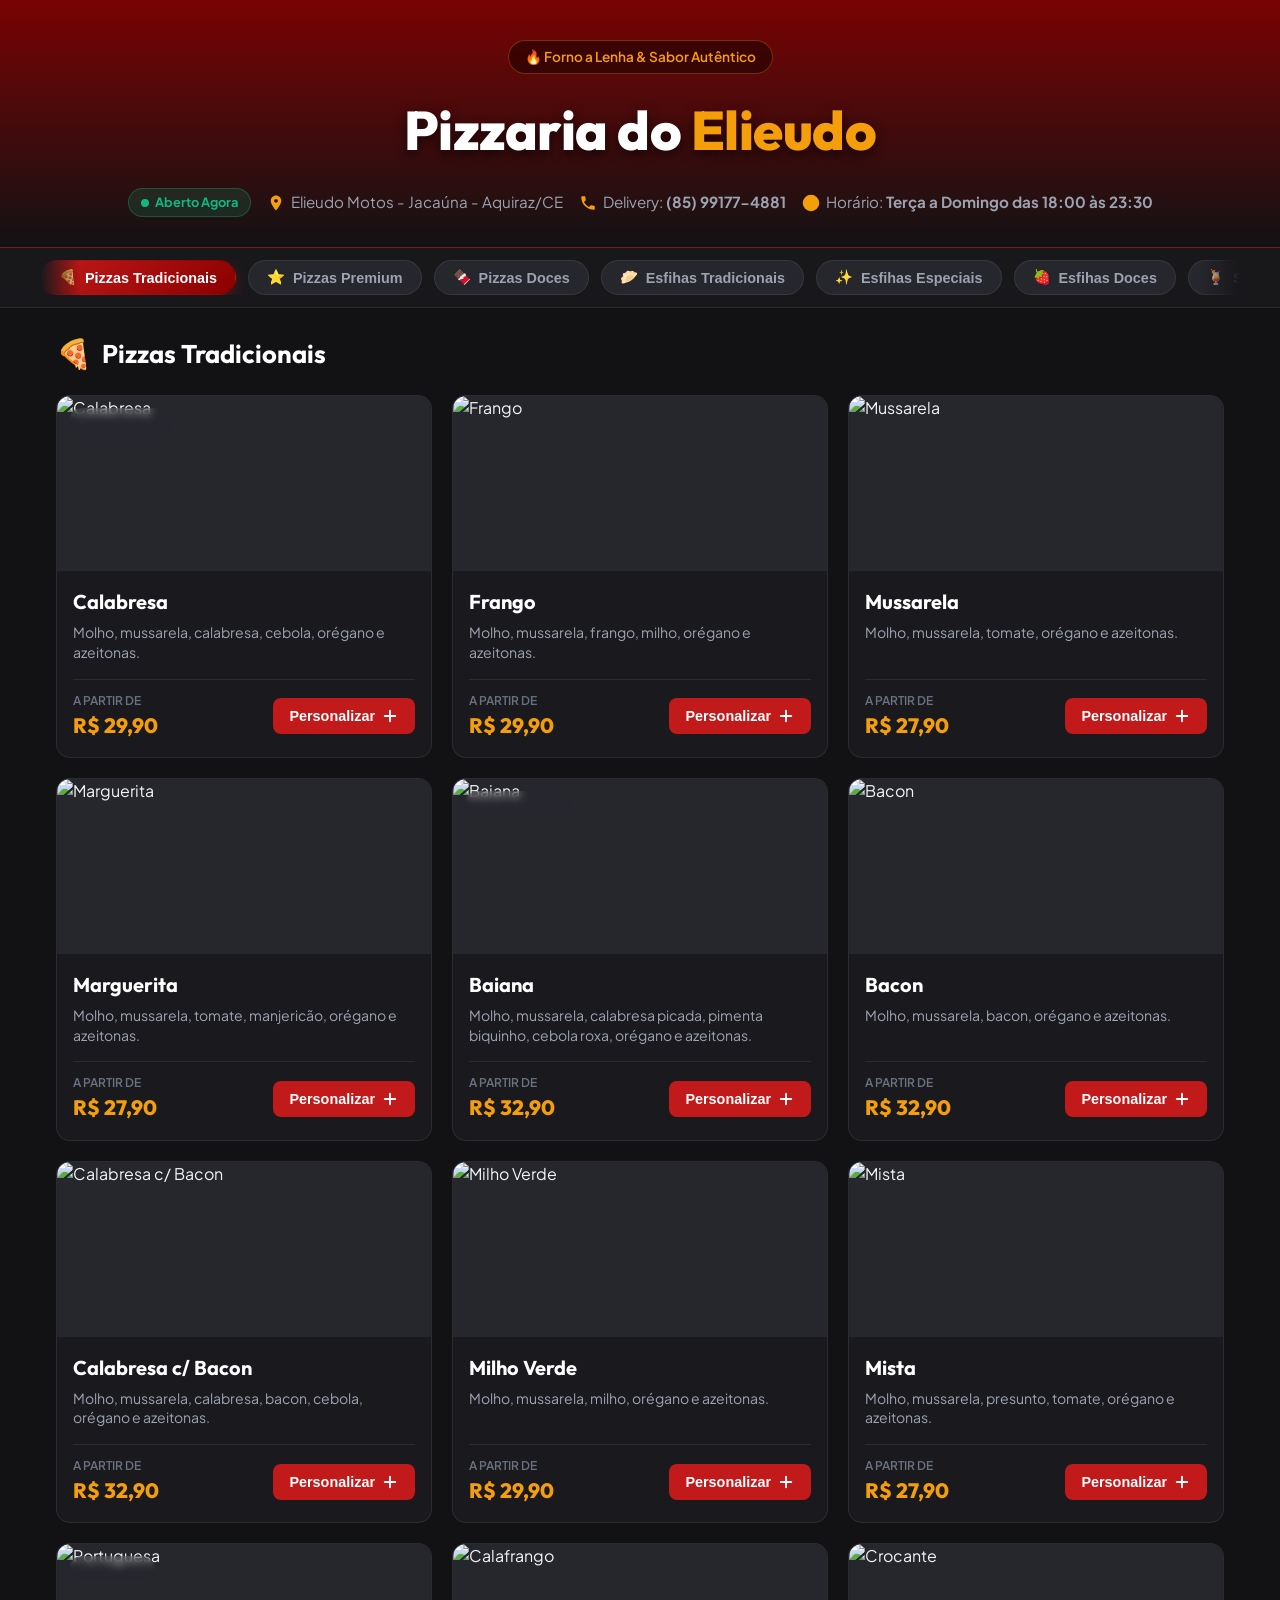
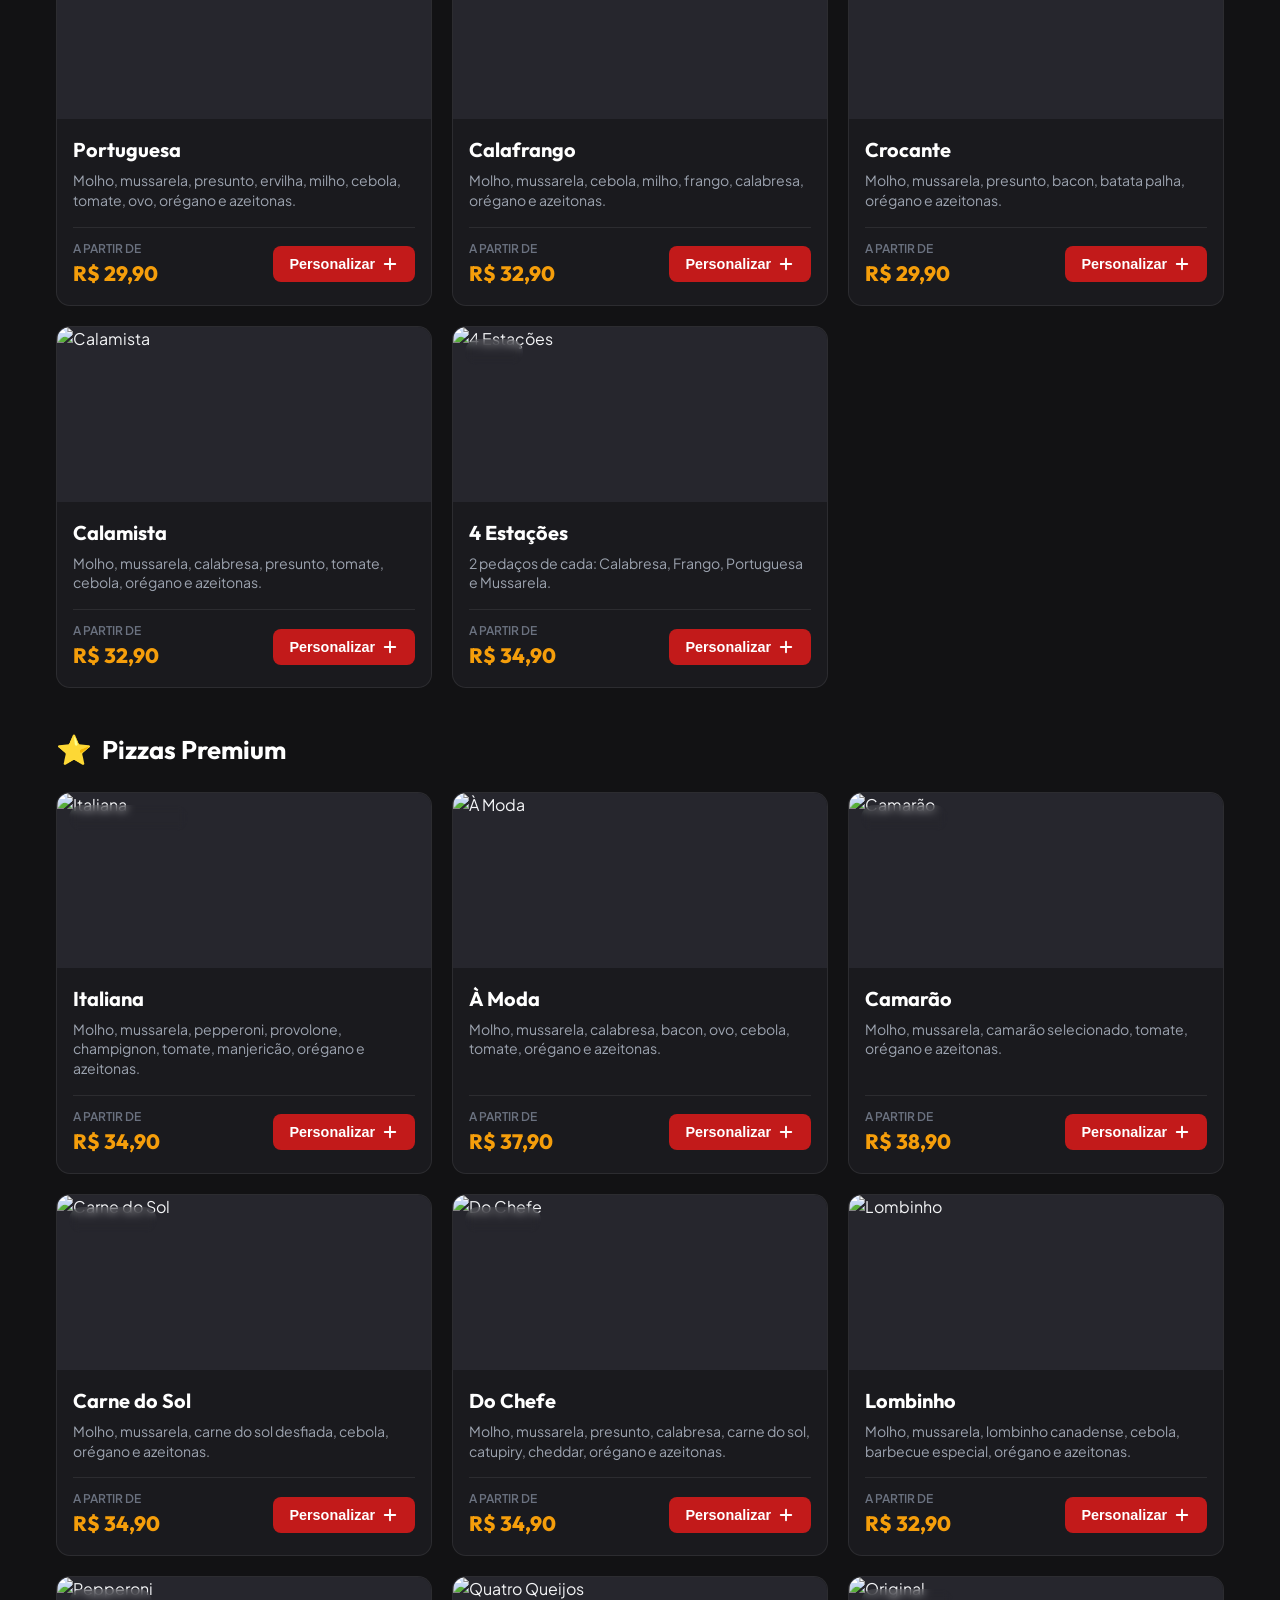
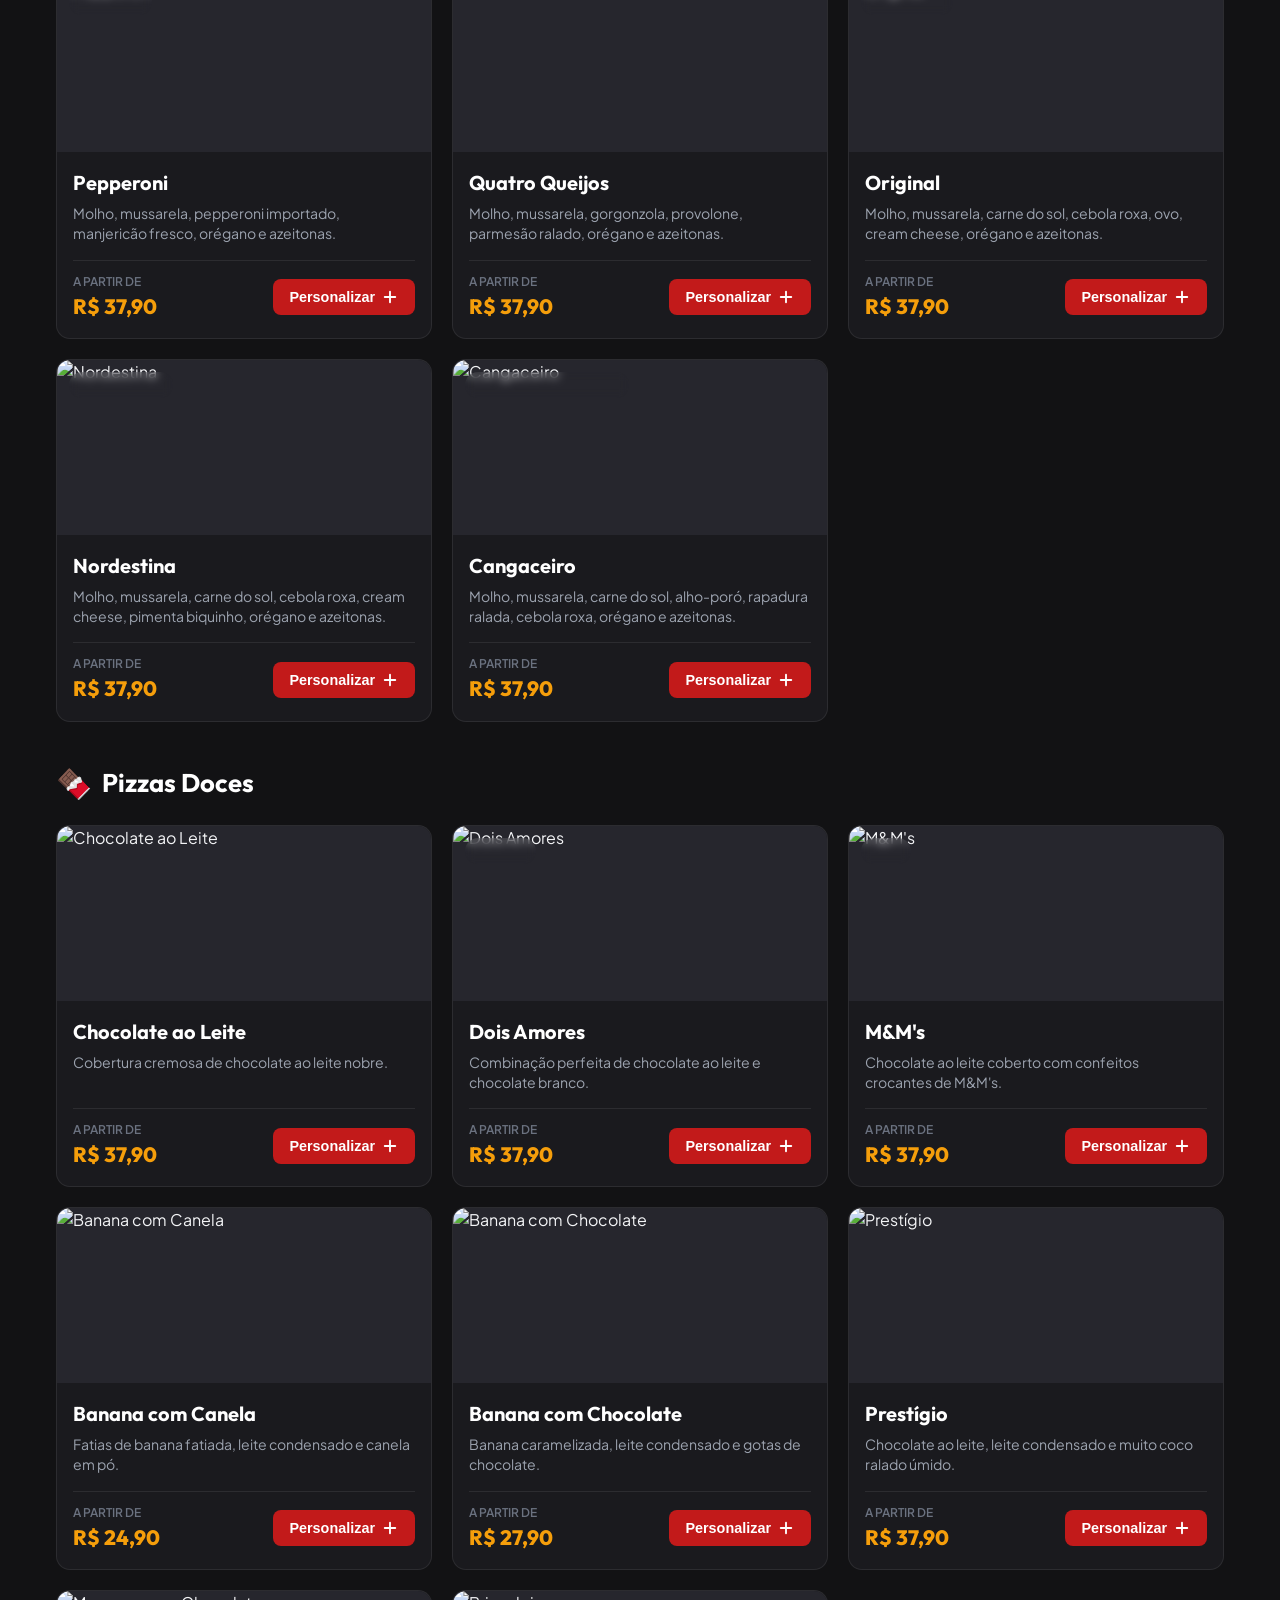
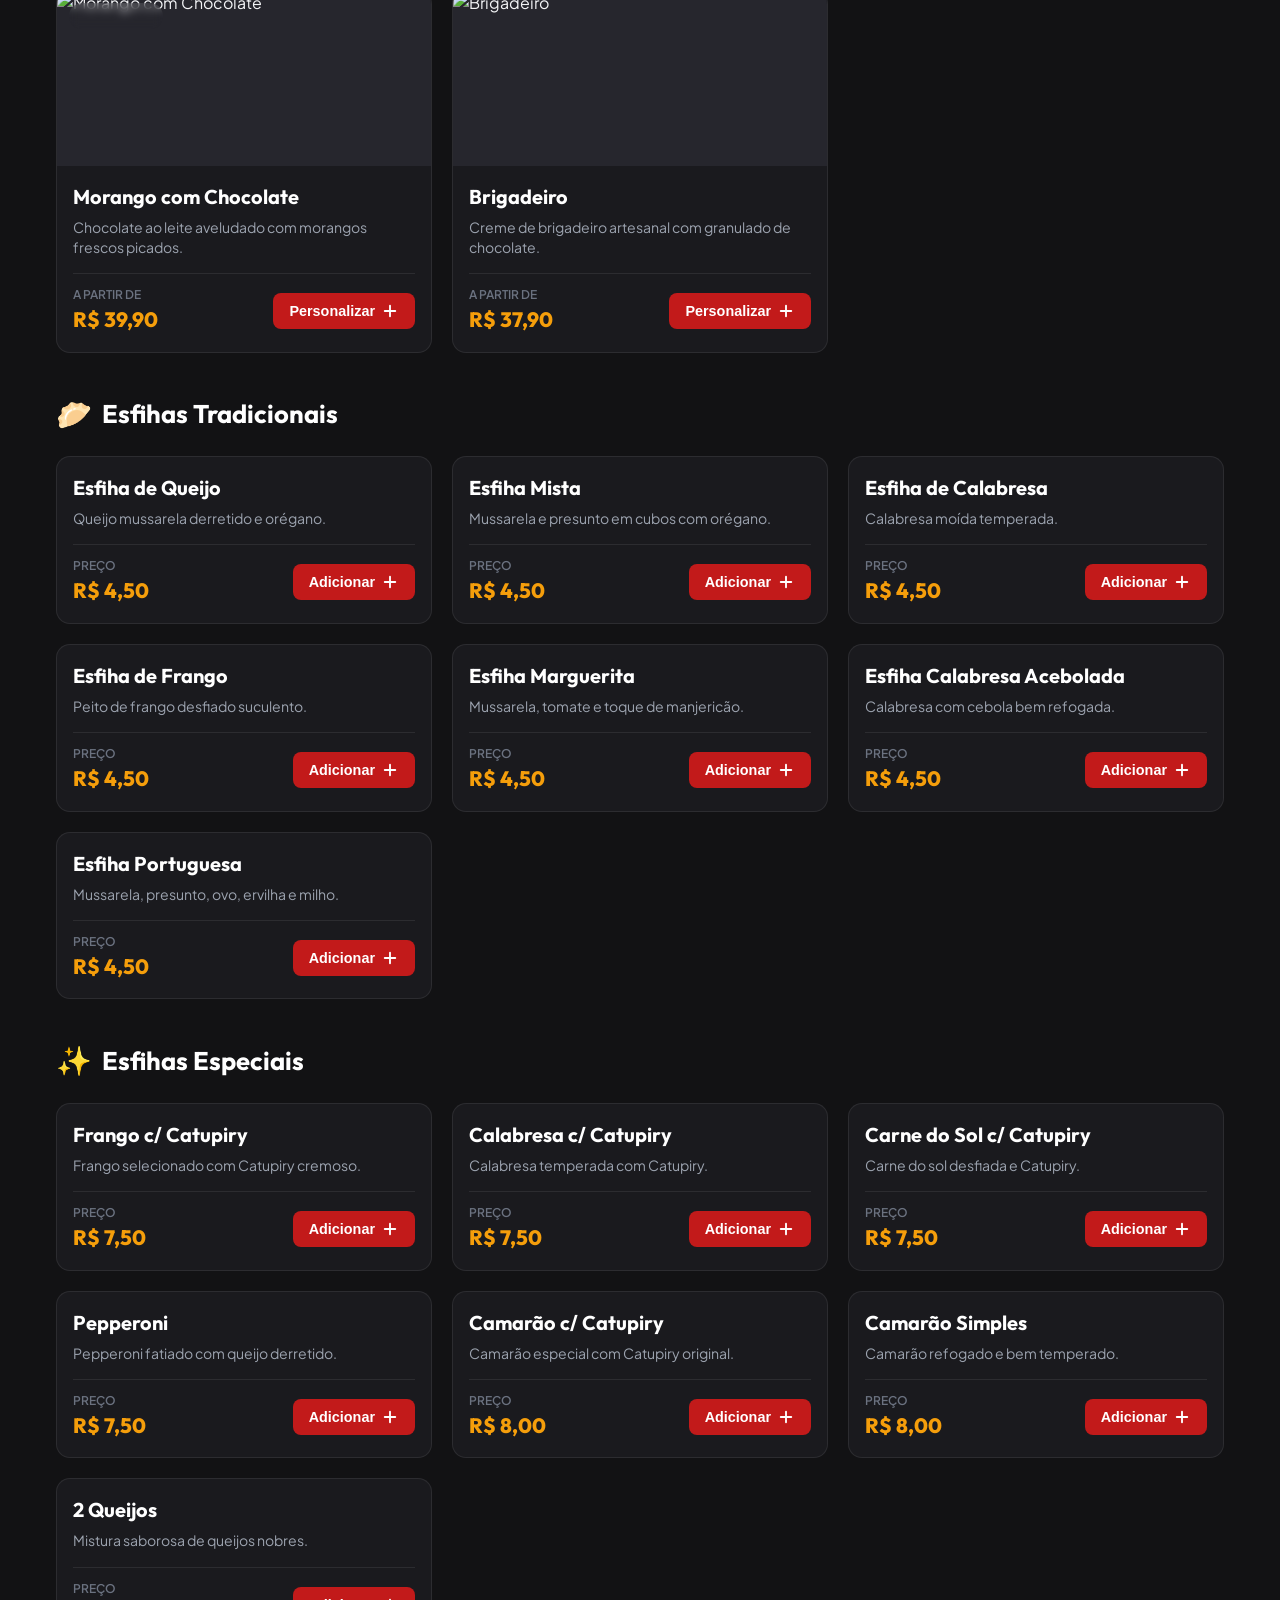
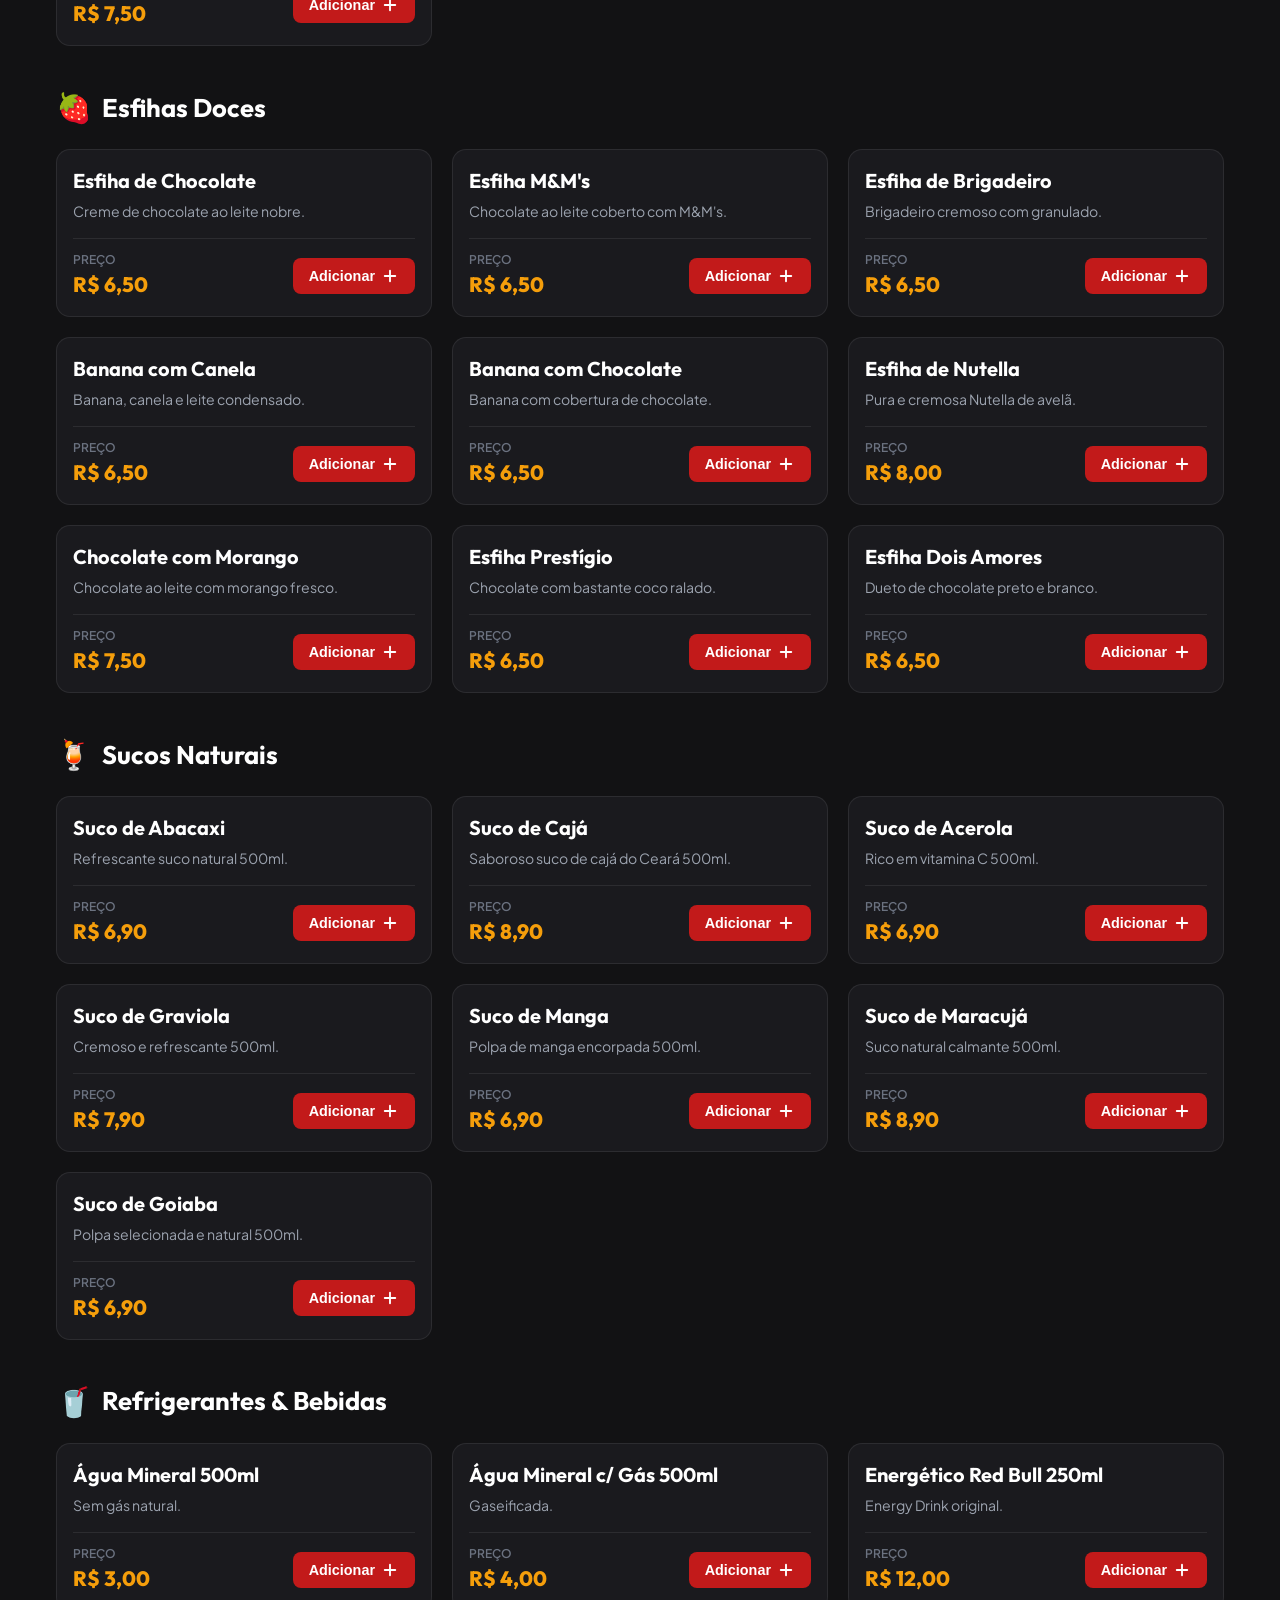
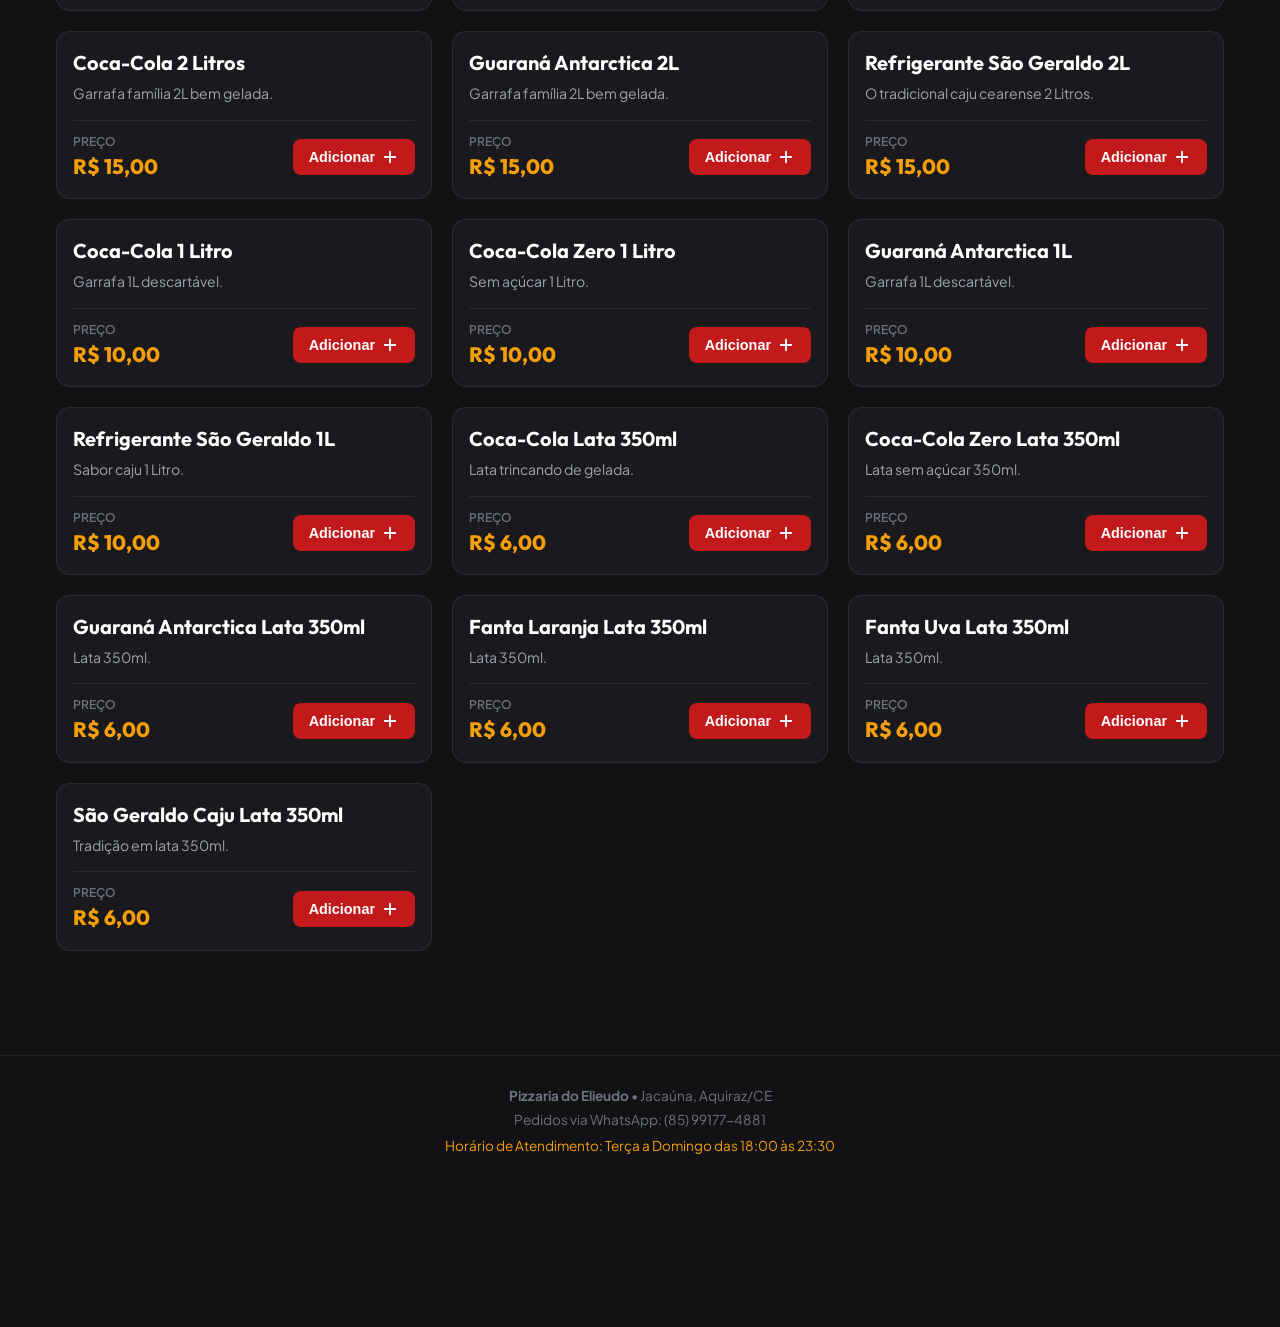
==== index.html @ b7ab3777 "feat: integracao firebase tempo real e gerenciador de fotos pelo admin" ====
<!DOCTYPE html>
<html lang="pt-BR">
<head>
  <meta charset="UTF-8" />
  <meta name="viewport" content="width=device-width, initial-scale=1.0, maximum-scale=1.0, user-scalable=no" />
  <title>Pizzaria do Elieudo - Cardápio Digital & Delivery</title>
  <meta name="description" content="Peça online as melhores pizzas tradicionais, premium e doces da Pizzaria do Elieudo em Jacaúna, Aquiraz/CE. Entrega rápida via WhatsApp!" />
  
  <!-- Google Fonts: Plus Jakarta Sans & Outfit -->
  <link rel="preconnect" href="https://fonts.googleapis.com" />
  <link rel="preconnect" href="https://fonts.gstatic.com" crossorigin />
  <link href="https://fonts.googleapis.com/css2?family=Outfit:wght@400;600;700;800&family=Plus+Jakarta+Sans:wght@400;500;600;700;800&display=swap" rel="stylesheet" />
  
  <!-- CSS Stylesheets -->
  <link rel="stylesheet" href="css/style.css" />
  <link rel="stylesheet" href="css/print.css" />
</head>
<body>

  <!-- Top Hero Header -->
  <header class="hero-header">
    <div class="hero-container">
      <div class="brand-badge">
        <span>🔥 Forno a Lenha & Sabor Autêntico</span>
      </div>
      <h1 class="brand-title">Pizzaria do <span>Elieudo</span></h1>
      <div class="brand-info">
        <div class="status-badge open" id="header-status-badge">
          <span class="status-dot"></span> <span id="header-status-text">Aberto Agora</span>
        </div>
        <div class="info-item">
          <svg viewBox="0 0 24 24"><path d="M12 2C8.13 2 5 5.13 5 9c0 5.25 7 13 7 13s7-7.75 7-13c0-3.87-3.13-7-7-7zm0 9.5c-1.38 0-2.5-1.12-2.5-2.5s1.12-2.5 2.5-2.5 2.5 1.12 2.5 2.5-1.12 2.5-2.5 2.5z"/></svg>
          <span>Elieudo Motos - Jacaúna - Aquiraz/CE</span>
        </div>
        <div class="info-item">
          <svg viewBox="0 0 24 24"><path d="M6.62 10.79c1.44 2.83 3.76 5.14 6.59 6.59l2.2-2.2c.27-.27.67-.36 1.02-.24 1.12.37 2.33.57 3.57.57.55 0 1 .45 1 1V20c0 .55-.45 1-1 1-9.39 0-17-7.61-17-17 0-.55.45-1 1-1h3.5c.55 0 1 .45 1 1 0 1.25.2 2.45.57 3.57.11.35.03.74-.25 1.02l-2.2 2.2z"/></svg>
          <span>Delivery: <strong>(85) 99177-4881</strong></span>
        </div>
        <div class="info-item" id="header-hours-block">
          <svg viewBox="0 0 24 24" width="18" height="18" fill="none" stroke="currentColor" stroke-width="2"><circle cx="12" cy="12" r="10"></circle><polyline points="12 6 12 12 16 14"></polyline></svg>
          <span>Horário: <strong id="header-hours-text">Terça a Domingo das 18:00 às 23:30</strong></span>
        </div>
      </div>
    </div>
  </header>

  <!-- Banner de Aviso Quando a Pizzaria Estiver Fechada -->
  <div id="store-closed-banner" class="store-closed-alert" style="display: none;">
    <div class="closed-alert-container">
      <div class="closed-alert-icon">🌙</div>
      <div class="closed-alert-body">
        <h3 id="closed-banner-title">Pizzaria Fechada no Momento</h3>
        <p id="closed-banner-desc">Nosso horário de funcionamento é de Terça a Domingo das 18:00 às 23:30. Você pode consultar nosso cardápio, mas novos pedidos estão temporariamente pausados.</p>
      </div>
    </div>
  </div>

  <!-- Sticky Categories Navigation Bar -->
  <nav class="sticky-nav">
    <div class="nav-container" id="category-tabs-container">
      <!-- Injetado dinamicamente via app.js -->
    </div>
  </nav>

  <!-- Main Content Container -->
  <main class="main-wrapper" id="menu-container">
    <!-- Seções e cards renderizados via JavaScript -->
  </main>

  <!-- Barra Flutuante do Carrinho (Bottom Bar) -->
  <aside class="cart-floating-bar" id="cart-floating-bar" style="display: none;">
    <div class="cart-info">
      <div class="cart-icon-badge">
        <span>🛒</span>
        <span class="cart-count" id="cart-floating-count">0</span>
      </div>
      <div class="cart-text-wrap">
        <span class="cart-text-title">Ver Carrinho</span>
        <span class="cart-text-sub" id="cart-floating-subtotal">R$ 0,00</span>
      </div>
    </div>
    <button class="cart-btn-view">Avançar ➔</button>
  </aside>

  <!-- MODAL: Customizador de Pizza (Tamanho, Meio a Meio, Bordas, Extras) -->
  <div class="modal-overlay" id="pizza-modal">
    <div class="modal-content">
      <div class="modal-header">
        <div>
          <h2 class="modal-title" id="modal-pizza-name">Montar Pizza</h2>
          <p style="font-size: 0.85rem; color: var(--text-muted);" id="modal-pizza-desc"></p>
        </div>
        <button class="btn-close" id="btn-close-pizza-modal">&times;</button>
      </div>
      <div class="modal-body">
        
        <!-- 1. Tamanhos -->
        <div>
          <div class="option-group-title">
            <span>1. Escolha o Tamanho</span>
            <span style="font-size: 0.8rem; color: var(--text-dim);">Obrigatório</span>
          </div>
          <div class="size-selector" id="modal-sizes-container">
            <!-- Injetado via JS -->
          </div>
        </div>

        <!-- 2. Sabores (Inteira ou Meio a Meio) -->
        <div>
          <div class="option-group-title">
            <span>2. Sabores da Pizza</span>
          </div>
          <div class="toggle-flavor-mode">
            <div class="toggle-btn active" id="toggle-single-flavor">1 Sabor (Inteira)</div>
            <div class="toggle-btn" id="toggle-half-flavor">2 Sabores (Meio a Meio)</div>
          </div>
          
          <div id="second-flavor-select-box" style="display: none;" class="flavor-select-box">
            <label style="font-size: 0.85rem; color: var(--text-muted); font-weight: 600;">Selecione a 2ª Metade:</label>
            <select id="select-second-flavor"></select>
            <span style="font-size: 0.75rem; color: var(--text-dim);">* Cobrado pelo sabor de maior valor</span>
          </div>
        </div>

        <!-- 3. Bordas Recheadas -->
        <div>
          <div class="option-group-title">
            <span>3. Escolha a Borda Recheada</span>
          </div>
          <select id="select-crust" class="custom-select"></select>
        </div>

        <!-- 4. Adicional em cima da pizza -->
        <div>
          <div class="option-group-title">
            <span>4. Adicional no Topo (Opcional)</span>
          </div>
          <select id="select-extra-top" class="custom-select"></select>
        </div>

        <!-- 5. Observações do Cliente -->
        <div>
          <div class="option-group-title">
            <span>5. Alguma Observação?</span>
          </div>
          <textarea id="modal-pizza-obs" class="custom-textarea" placeholder="Ex: Sem cebola, massa bem assada, etc."></textarea>
        </div>

      </div>
      <div class="modal-footer">
        <div>
          <span style="font-size: 0.75rem; color: var(--text-dim); text-transform: uppercase;">Total da Pizza</span>
          <div style="font-family: var(--font-heading); font-size: 1.5rem; font-weight: 800; color: var(--amber);" id="modal-calculated-price">R$ 0,00</div>
        </div>
        <button class="btn-add" id="btn-modal-add-cart" style="padding: 12px 24px; font-size: 1rem;">
          Adicionar ao Pedido
        </button>
      </div>
    </div>
  </div>

  <!-- MODAL: Drawer de Carrinho & Finalização do Pedido (Checkout) -->
  <div class="modal-overlay" id="cart-drawer-modal">
    <div class="modal-content">
      <div class="modal-header">
        <h2 class="modal-title">Seu Pedido</h2>
        <button class="btn-close" id="btn-close-cart-drawer">&times;</button>
      </div>
      <div class="modal-body">
        
        <!-- Lista de Itens -->
        <div id="cart-items-list"></div>

        <!-- Tipo de Entrega -->
        <div style="margin-top: 10px;">
          <div class="option-group-title">Tipo de Pedido</div>
          <div class="delivery-type-tabs">
            <div class="delivery-tab-btn active" id="tab-type-delivery">🛵 Entrega (Delivery)</div>
            <div class="delivery-tab-btn" id="tab-type-balcao">🏪 Retirada no Balcão</div>
          </div>
        </div>

        <!-- Dados do Cliente -->
        <div class="form-group">
          <label>Seu Nome *</label>
          <input type="text" id="input-customer-name" class="form-input" placeholder="Como podemos te chamar?" required />
        </div>

        <div class="form-group">
          <label>WhatsApp / Telefone</label>
          <input type="tel" id="input-customer-phone" class="form-input" placeholder="(85) 9____-____" />
        </div>

        <!-- Campos de Endereço (Apenas se Delivery) -->
        <div id="delivery-address-group">
          <div class="form-group">
            <label>Endereço de Entrega (Rua, Número, Bairro) *</label>
            <input type="text" id="input-customer-address" class="form-input" placeholder="Ex: Rua Principal, 123 - Jacaúna" />
          </div>
          <div class="form-group">
            <label>Ponto de Referência</label>
            <input type="text" id="input-customer-reference" class="form-input" placeholder="Ex: Próximo ao mercadinho, portão branco" />
          </div>
        </div>

        <!-- Forma de Pagamento -->
        <div class="form-group">
          <label>Forma de Pagamento *</label>
          <select id="select-payment-method" class="form-input">
            <option value="pix">PIX (Chave enviada no WhatsApp)</option>
            <option value="cartao">Cartão de Crédito / Débito na Entrega</option>
            <option value="dinheiro">Dinheiro</option>
          </select>
        </div>

        <div class="form-group" id="change-input-group" style="display: none;">
          <label>Troco para quanto?</label>
          <input type="text" id="input-change-for" class="form-input" placeholder="Ex: R$ 50,00 ou R$ 100,00" />
        </div>

      </div>
      
      <div class="modal-footer" style="flex-direction: column; gap: 12px; align-items: stretch;">
        <div style="display: flex; justify-content: space-between; align-items: center; width: 100%;">
          <span style="font-weight: 700; color: var(--text-muted);">Total do Pedido:</span>
          <span style="font-family: var(--font-heading); font-size: 1.6rem; font-weight: 800; color: var(--amber);" id="checkout-total-val">R$ 0,00</span>
        </div>
        
        <div>
          <button class="btn-checkout-whatsapp" id="btn-submit-whatsapp">
            <span>Pedir pelo WhatsApp</span>
            <svg width="22" height="22" viewBox="0 0 24 24" fill="currentColor"><path d="M12.04 2C6.58 2 2.13 6.45 2.13 11.91C2.13 13.66 2.59 15.36 3.45 16.86L2.05 22L7.3 20.62C8.75 21.41 10.38 21.83 12.04 21.83C17.5 21.83 21.95 17.38 21.95 11.92C21.95 9.27 20.92 6.78 19.05 4.91C17.18 3.03 14.69 2 12.04 2M12.05 3.67C14.25 3.67 16.31 4.53 17.87 6.09C19.42 7.65 20.28 9.72 20.28 11.92C20.28 16.46 16.58 20.15 12.04 20.15C10.56 20.15 9.11 19.76 7.85 19L7.55 18.83L4.43 19.65L5.26 16.61L5.06 16.29C4.24 15 3.8 13.47 3.8 11.91C3.81 7.37 7.5 3.67 12.05 3.67Z"/></svg>
          </button>
        </div>
      </div>
    </div>
  </div>

  <!-- Rodapé Institucional -->
  <footer style="text-align: center; padding: 30px 20px 80px; color: var(--text-dim); font-size: 0.85rem; border-top: 1px solid var(--border-subtle); margin-top: 40px;">
    <p><strong>Pizzaria do Elieudo</strong> • Jacaúna, Aquiraz/CE</p>
    <p style="margin-top: 4px;">Pedidos via WhatsApp: (85) 99177-4881</p>
    <p style="margin-top: 6px; color: var(--amber);">Horário de Atendimento: <span id="footer-hours-text">Terça a Domingo das 18:00 às 23:30</span></p>
  </footer>

  <!-- Contêiner Invisível de Impressão Térmica (80mm) -->
  <div id="thermal-receipt"></div>

  <!-- Scripts: Firebase SDK + Config + Dados do Cardápio + App Logic -->
  <script src="https://www.gstatic.com/firebasejs/10.8.0/firebase-app-compat.js"></script>
  <script src="https://www.gstatic.com/firebasejs/10.8.0/firebase-database-compat.js"></script>
  <script src="js/firebase-config.js"></script>
  <script src="js/menu-data.js"></script>
  <script src="js/app.js"></script>
</body>
</html>
---- css/style.css ----
:root {
  --primary: #c21a1a;
  --primary-dark: #8b0000;
  --primary-light: #e53935;
  --primary-glow: rgba(194, 26, 26, 0.35);
  
  --amber: #f59e0b;
  --amber-dark: #b45309;
  --amber-light: #fef3c7;

  --bg-dark: #121214;
  --bg-card: #1a1a1e;
  --bg-card-hover: #222228;
  --bg-surface: #26262d;
  --bg-glass: rgba(26, 26, 30, 0.85);

  --text-main: #f3f4f6;
  --text-muted: #9ca3af;
  --text-dim: #6b7280;

  --border-subtle: rgba(255, 255, 255, 0.08);
  --border-focus: rgba(245, 158, 11, 0.5);

  --radius-sm: 8px;
  --radius-md: 14px;
  --radius-lg: 20px;
  --radius-full: 9999px;

  --font-body: 'Plus Jakarta Sans', -apple-system, BlinkMacSystemFont, sans-serif;
  --font-heading: 'Outfit', sans-serif;

  --shadow-sm: 0 2px 8px rgba(0,0,0,0.3);
  --shadow-md: 0 8px 24px rgba(0,0,0,0.4);
  --shadow-lg: 0 16px 40px rgba(0,0,0,0.6);
  --shadow-glow: 0 0 25px var(--primary-glow);
}

* {
  margin: 0;
  padding: 0;
  box-sizing: border-box;
}

html {
  scroll-behavior: smooth;
  -webkit-tap-highlight-color: transparent;
}

body {
  background-color: var(--bg-dark);
  color: var(--text-main);
  font-family: var(--font-body);
  line-height: 1.5;
  overflow-x: hidden;
  padding-bottom: 90px;
}

/* Header & Banner */
.hero-header {
  position: relative;
  background: linear-gradient(180deg, rgba(139, 0, 0, 0.85) 0%, rgba(18, 18, 20, 0.98) 100%),
              url('https://images.unsplash.com/photo-1513104890138-7c749659a591?w=1600&auto=format&fit=crop&q=80') center/cover no-repeat;
  padding: 40px 20px 30px;
  border-bottom: 1px solid var(--border-subtle);
  box-shadow: var(--shadow-md);
}

.hero-container {
  max-width: 1200px;
  margin: 0 auto;
  display: flex;
  flex-direction: column;
  align-items: center;
  text-align: center;
  gap: 16px;
}

.brand-badge {
  display: inline-flex;
  align-items: center;
  gap: 8px;
  background: rgba(0, 0, 0, 0.4);
  backdrop-filter: blur(8px);
  border: 1px solid rgba(245, 158, 11, 0.3);
  padding: 6px 16px;
  border-radius: var(--radius-full);
  font-size: 0.85rem;
  font-weight: 600;
  color: var(--amber);
}

.brand-title {
  font-family: var(--font-heading);
  font-size: clamp(2.2rem, 5vw, 3.4rem);
  font-weight: 800;
  letter-spacing: -0.5px;
  color: #ffffff;
  text-shadow: 0 4px 12px rgba(0,0,0,0.6);
}

.brand-title span {
  color: var(--amber);
}

.brand-info {
  display: flex;
  flex-wrap: wrap;
  justify-content: center;
  align-items: center;
  gap: 16px;
  font-size: 0.95rem;
  color: var(--text-muted);
}

.info-item {
  display: inline-flex;
  align-items: center;
  gap: 6px;
}

.info-item svg {
  width: 18px;
  height: 18px;
  fill: currentColor;
  color: var(--amber);
}

.status-badge {
  display: inline-flex;
  align-items: center;
  gap: 6px;
  background: rgba(16, 185, 129, 0.15);
  color: #10b981;
  border: 1px solid rgba(16, 185, 129, 0.3);
  padding: 4px 12px;
  border-radius: var(--radius-full);
  font-size: 0.8rem;
  font-weight: 700;
  transition: all 0.25s ease;
}

.status-badge.closed {
  background: rgba(239, 68, 68, 0.15);
  color: #ef4444;
  border-color: rgba(239, 68, 68, 0.35);
}

.status-dot {
  width: 8px;
  height: 8px;
  background-color: #10b981;
  border-radius: 50%;
  animation: pulse 2s infinite;
}

.status-badge.closed .status-dot {
  background-color: #ef4444;
  animation: pulse-red 2s infinite;
}

@keyframes pulse {
  0% { transform: scale(0.95); box-shadow: 0 0 0 0 rgba(16, 185, 129, 0.7); }
  70% { transform: scale(1); box-shadow: 0 0 0 8px rgba(16, 185, 129, 0); }
  100% { transform: scale(0.95); box-shadow: 0 0 0 0 rgba(16, 185, 129, 0); }
}

@keyframes pulse-red {
  0% { transform: scale(0.95); box-shadow: 0 0 0 0 rgba(239, 68, 68, 0.7); }
  70% { transform: scale(1); box-shadow: 0 0 0 8px rgba(239, 68, 68, 0); }
  100% { transform: scale(0.95); box-shadow: 0 0 0 0 rgba(239, 68, 68, 0); }
}

/* Nav & Filter Tabs - Rolagem Lateral Contínua com Looping Infinito */
.sticky-nav {
  position: sticky;
  top: 0;
  z-index: 50;
  background: var(--bg-glass);
  backdrop-filter: blur(16px);
  -webkit-backdrop-filter: blur(16px);
  border-bottom: 1px solid var(--border-subtle);
  padding: 12px 0;
  overflow: hidden;
}

.nav-container {
  max-width: 1200px;
  margin: 0 auto;
  display: flex;
  overflow: hidden;
  position: relative;
  /* Máscara de gradiente nas laterais para suavizar o surgimento e sumiço dos itens */
  mask-image: linear-gradient(to right, transparent 0%, black 40px, black calc(100% - 40px), transparent 100%);
  -webkit-mask-image: linear-gradient(to right, transparent 0%, black 40px, black calc(100% - 40px), transparent 100%);
}

.category-marquee-track {
  display: flex;
  align-items: center;
  gap: 12px;
  flex-shrink: 0;
  padding-right: 12px;
  animation: marquee-infinite 42s linear infinite;
  will-change: transform;
}

/* Animação suave e lenta de deslocamento */
@keyframes marquee-infinite {
  0% {
    transform: translateX(0);
  }
  100% {
    transform: translateX(-100%);
  }
}

/* Pausa automática quando o usuário passa o mouse ou toca na barra */
.sticky-nav:hover .category-marquee-track,
.nav-container.is-paused .category-marquee-track {
  animation-play-state: paused;
}

.category-tab {
  display: inline-flex;
  align-items: center;
  gap: 8px;
  white-space: nowrap;
  padding: 8px 18px;
  background: var(--bg-surface);
  color: var(--text-muted);
  border: 1px solid var(--border-subtle);
  border-radius: var(--radius-full);
  font-size: 0.9rem;
  font-weight: 600;
  cursor: pointer;
  transition: all 0.25s ease;
  user-select: none;
  flex-shrink: 0;
}

.category-tab:hover {
  color: #fff;
  border-color: rgba(255, 255, 255, 0.25);
  transform: translateY(-2px);
  background: rgba(255, 255, 255, 0.08);
}

.category-tab.active {
  background: linear-gradient(135deg, var(--primary) 0%, var(--primary-dark) 100%);
  color: #ffffff;
  border-color: transparent;
  box-shadow: 0 4px 14px var(--primary-glow);
}

/* Main Layout */
.main-wrapper {
  max-width: 1200px;
  margin: 0 auto;
  padding: 24px 16px;
}

/* Section Header */
.section-header {
  margin-bottom: 20px;
  display: flex;
  align-items: center;
  justify-content: space-between;
}

.section-title {
  font-family: var(--font-heading);
  font-size: 1.6rem;
  font-weight: 700;
  color: #ffffff;
  display: flex;
  align-items: center;
  gap: 10px;
}

.section-title span.icon {
  font-size: 1.8rem;
}

/* Grid of Items */
.menu-grid {
  display: grid;
  grid-template-columns: repeat(auto-fill, minmax(280px, 1fr));
  gap: 20px;
  margin-bottom: 40px;
}

@media (min-width: 768px) {
  .menu-grid {
    grid-template-columns: repeat(auto-fill, minmax(340px, 1fr));
  }
}

/* Food Card */
.food-card {
  background: var(--bg-card);
  border: 1px solid var(--border-subtle);
  border-radius: var(--radius-md);
  overflow: hidden;
  display: flex;
  flex-direction: column;
  transition: transform 0.25s ease, box-shadow 0.25s ease, border-color 0.25s ease;
  position: relative;
}

.food-card:hover {
  transform: translateY(-4px);
  border-color: rgba(245, 158, 11, 0.3);
  box-shadow: var(--shadow-md);
}

.card-img-wrap {
  position: relative;
  width: 100%;
  height: 175px;
  overflow: hidden;
  background-color: var(--bg-surface);
  cursor: pointer;
}

.card-img-wrap img {
  width: 100%;
  height: 100%;
  object-fit: cover;
  transition: transform 0.4s cubic-bezier(0.16, 1, 0.3, 1);
}

.card-img-wrap:hover img,
.food-card:hover .card-img-wrap img {
  transform: scale(1.08);
}

/* Overlay interativo na imagem da pizza */
.card-img-overlay {
  position: absolute;
  inset: 0;
  background: linear-gradient(to top, rgba(0, 0, 0, 0.65) 0%, rgba(0, 0, 0, 0.15) 50%, transparent 100%);
  display: flex;
  align-items: center;
  justify-content: center;
  opacity: 0;
  transition: opacity 0.25s ease;
  pointer-events: none;
}

.card-img-wrap:hover .card-img-overlay,
.card-img-wrap:focus .card-img-overlay {
  opacity: 1;
}

.img-action-pill {
  display: inline-flex;
  align-items: center;
  gap: 6px;
  background: linear-gradient(135deg, var(--primary) 0%, var(--primary-dark) 100%);
  color: #ffffff;
  font-size: 0.82rem;
  font-weight: 700;
  padding: 7px 16px;
  border-radius: var(--radius-full);
  box-shadow: 0 4px 14px rgba(194, 26, 26, 0.6);
  transform: translateY(10px);
  transition: transform 0.25s cubic-bezier(0.16, 1, 0.3, 1);
}

.card-img-wrap:hover .img-action-pill,
.card-img-wrap:focus .img-action-pill {
  transform: translateY(0);
}

.card-badge {
  position: absolute;
  top: 12px;
  left: 12px;
  background: rgba(194, 26, 26, 0.9);
  backdrop-filter: blur(4px);
  color: #ffffff;
  padding: 4px 10px;
  border-radius: var(--radius-full);
  font-size: 0.75rem;
  font-weight: 700;
  text-transform: uppercase;
  letter-spacing: 0.5px;
  box-shadow: var(--shadow-sm);
}

.card-body {
  padding: 16px;
  display: flex;
  flex-direction: column;
  flex: 1;
  justify-content: space-between;
}

.card-title {
  font-family: var(--font-heading);
  font-size: 1.25rem;
  font-weight: 700;
  color: #ffffff;
  margin-bottom: 6px;
}

.card-desc {
  font-size: 0.88rem;
  color: var(--text-muted);
  line-height: 1.4;
  margin-bottom: 16px;
}

.card-footer {
  display: flex;
  align-items: center;
  justify-content: space-between;
  margin-top: auto;
  padding-top: 12px;
  border-top: 1px solid var(--border-subtle);
}

.card-price-block {
  display: flex;
  flex-direction: column;
}

.price-label {
  font-size: 0.75rem;
  color: var(--text-dim);
  text-transform: uppercase;
  font-weight: 600;
}

.price-value {
  font-family: var(--font-heading);
  font-size: 1.3rem;
  font-weight: 800;
  color: var(--amber);
}

.btn-add {
  display: inline-flex;
  align-items: center;
  justify-content: center;
  gap: 6px;
  background: var(--primary);
  color: #ffffff;
  border: none;
  padding: 9px 16px;
  border-radius: var(--radius-sm);
  font-size: 0.9rem;
  font-weight: 700;
  cursor: pointer;
  transition: all 0.2s ease;
}

.btn-add:hover {
  background: var(--primary-light);
  box-shadow: 0 4px 12px var(--primary-glow);
  transform: scale(1.02);
}

/* Floating Cart Bar (Bottom Bar) */
.cart-floating-bar {
  position: fixed;
  bottom: 16px;
  left: 50%;
  transform: translateX(-50%);
  width: calc(100% - 32px);
  max-width: 600px;
  background: linear-gradient(135deg, #1f1f24 0%, #151518 100%);
  border: 1px solid rgba(245, 158, 11, 0.4);
  box-shadow: 0 10px 30px rgba(0, 0, 0, 0.8), 0 0 20px rgba(245, 158, 11, 0.2);
  border-radius: var(--radius-full);
  padding: 10px 16px;
  display: flex;
  align-items: center;
  justify-content: space-between;
  z-index: 100;
  cursor: pointer;
  transition: transform 0.25s cubic-bezier(0.175, 0.885, 0.32, 1.275);
}

.cart-floating-bar:hover {
  transform: translateX(-50%) translateY(-2px);
}

.cart-info {
  display: flex;
  align-items: center;
  gap: 12px;
}

.cart-icon-badge {
  position: relative;
  background: var(--primary);
  width: 42px;
  height: 42px;
  border-radius: 50%;
  display: flex;
  align-items: center;
  justify-content: center;
  color: #fff;
  font-size: 1.2rem;
}

.cart-count {
  position: absolute;
  top: -4px;
  right: -4px;
  background: var(--amber);
  color: #121214;
  font-weight: 800;
  font-size: 0.75rem;
  width: 20px;
  height: 20px;
  border-radius: 50%;
  display: flex;
  align-items: center;
  justify-content: center;
}

.cart-text-wrap {
  display: flex;
  flex-direction: column;
}

.cart-text-title {
  font-weight: 700;
  font-size: 0.9rem;
  color: #fff;
}

.cart-text-sub {
  font-size: 0.8rem;
  color: var(--text-muted);
}

.cart-btn-view {
  background: linear-gradient(135deg, var(--amber) 0%, var(--amber-dark) 100%);
  color: #121214;
  font-weight: 800;
  font-size: 0.95rem;
  padding: 8px 18px;
  border-radius: var(--radius-full);
  border: none;
}

/* Modal Styling */
.modal-overlay {
  position: fixed;
  inset: 0;
  background: rgba(0, 0, 0, 0.75);
  backdrop-filter: blur(8px);
  z-index: 200;
  display: flex;
  align-items: center;
  justify-content: center;
  padding: 16px;
  opacity: 0;
  pointer-events: none;
  transition: opacity 0.3s ease;
}

.modal-overlay.active {
  opacity: 1;
  pointer-events: auto;
}

.modal-content {
  background: var(--bg-card);
  border: 1px solid var(--border-subtle);
  border-radius: var(--radius-lg);
  width: 100%;
  max-width: 580px;
  max-height: 90vh;
  display: flex;
  flex-direction: column;
  overflow: hidden;
  box-shadow: var(--shadow-lg);
  transform: translateY(20px) scale(0.97);
  transition: transform 0.3s cubic-bezier(0.16, 1, 0.3, 1);
}

.modal-overlay.active .modal-content {
  transform: translateY(0) scale(1);
}

.modal-header {
  padding: 18px 20px;
  border-bottom: 1px solid var(--border-subtle);
  display: flex;
  align-items: center;
  justify-content: space-between;
}

.modal-title {
  font-family: var(--font-heading);
  font-size: 1.4rem;
  font-weight: 700;
  color: #ffffff;
}

.btn-close {
  background: transparent;
  border: none;
  color: var(--text-muted);
  font-size: 1.5rem;
  cursor: pointer;
  width: 36px;
  height: 36px;
  display: flex;
  align-items: center;
  justify-content: center;
  border-radius: 50%;
  transition: background 0.2s ease;
}

.btn-close:hover {
  background: var(--bg-surface);
  color: #fff;
}

.modal-body {
  padding: 20px;
  overflow-y: auto;
  display: flex;
  flex-direction: column;
  gap: 20px;
}

.modal-footer {
  padding: 16px 20px;
  border-top: 1px solid var(--border-subtle);
  display: flex;
  align-items: center;
  justify-content: space-between;
  background: var(--bg-surface);
}

/* Customizer Options inside Modal */
.option-group-title {
  font-size: 0.95rem;
  font-weight: 700;
  color: var(--amber);
  margin-bottom: 10px;
  display: flex;
  align-items: center;
  justify-content: space-between;
}

.size-selector {
  display: grid;
  grid-template-columns: repeat(3, 1fr);
  gap: 10px;
}

.size-pill {
  border: 1px solid var(--border-subtle);
  background: var(--bg-surface);
  border-radius: var(--radius-sm);
  padding: 12px 8px;
  text-align: center;
  cursor: pointer;
  transition: all 0.2s ease;
}

.size-pill.selected {
  border-color: var(--amber);
  background: rgba(245, 158, 11, 0.12);
}

.size-pill .size-name {
  font-weight: 700;
  font-size: 0.95rem;
  color: #fff;
}

.size-pill .size-sub {
  font-size: 0.75rem;
  color: var(--text-muted);
}

.toggle-flavor-mode {
  display: flex;
  background: var(--bg-surface);
  border-radius: var(--radius-sm);
  padding: 4px;
  margin-bottom: 12px;
}

.toggle-btn {
  flex: 1;
  text-align: center;
  padding: 8px;
  font-size: 0.85rem;
  font-weight: 700;
  border-radius: 6px;
  cursor: pointer;
  color: var(--text-muted);
  transition: all 0.2s ease;
}

.toggle-btn.active {
  background: var(--primary);
  color: #fff;
}

.flavor-select-box {
  background: var(--bg-surface);
  border: 1px solid var(--border-subtle);
  border-radius: var(--radius-sm);
  padding: 10px;
  display: flex;
  flex-direction: column;
  gap: 8px;
}

.flavor-select-box select {
  width: 100%;
  background: var(--bg-card);
  color: #fff;
  border: 1px solid var(--border-subtle);
  border-radius: 6px;
  padding: 10px;
  font-size: 0.9rem;
}

.custom-select {
  width: 100%;
  background: var(--bg-surface);
  color: #fff;
  border: 1px solid var(--border-subtle);
  border-radius: var(--radius-sm);
  padding: 10px 12px;
  font-size: 0.95rem;
  outline: none;
}

.custom-textarea {
  width: 100%;
  background: var(--bg-surface);
  color: #fff;
  border: 1px solid var(--border-subtle);
  border-radius: var(--radius-sm);
  padding: 10px;
  font-size: 0.9rem;
  resize: vertical;
  min-height: 70px;
  outline: none;
}

/* Cart Drawer (Checkout Modal) */
.cart-drawer-item {
  display: flex;
  justify-content: space-between;
  gap: 12px;
  padding: 12px 0;
  border-bottom: 1px solid var(--border-subtle);
}

.cart-item-title {
  font-weight: 700;
  font-size: 1rem;
  color: #fff;
}

.cart-item-details {
  font-size: 0.8rem;
  color: var(--text-muted);
  margin-top: 4px;
}

.cart-item-controls {
  display: flex;
  align-items: center;
  gap: 8px;
  margin-top: 8px;
}

.qty-btn {
  width: 26px;
  height: 26px;
  background: var(--bg-surface);
  border: 1px solid var(--border-subtle);
  color: #fff;
  border-radius: 4px;
  cursor: pointer;
  display: flex;
  align-items: center;
  justify-content: center;
}

.cart-item-price {
  font-family: var(--font-heading);
  font-size: 1.1rem;
  font-weight: 700;
  color: var(--amber);
  text-align: right;
}

.cart-empty-state {
  text-align: center;
  padding: 40px 20px;
  color: var(--text-muted);
}

.form-group {
  display: flex;
  flex-direction: column;
  gap: 6px;
  margin-bottom: 12px;
}

.form-group label {
  font-size: 0.85rem;
  font-weight: 600;
  color: var(--text-muted);
}

.form-input {
  background: var(--bg-surface);
  border: 1px solid var(--border-subtle);
  color: #fff;
  border-radius: var(--radius-sm);
  padding: 10px 12px;
  font-size: 0.95rem;
  outline: none;
}

.form-input:focus {
  border-color: var(--amber);
}

.delivery-type-tabs {
  display: grid;
  grid-template-columns: 1fr 1fr;
  gap: 10px;
  margin-bottom: 16px;
}

.delivery-tab-btn {
  padding: 10px;
  text-align: center;
  background: var(--bg-surface);
  border: 1px solid var(--border-subtle);
  border-radius: var(--radius-sm);
  cursor: pointer;
  font-weight: 700;
  font-size: 0.9rem;
  color: var(--text-muted);
}

.delivery-tab-btn.active {
  background: var(--primary);
  border-color: var(--primary-light);
  color: #fff;
}

.btn-checkout-whatsapp {
  width: 100%;
  background: #25d366;
  color: #ffffff;
  border: none;
  padding: 14px;
  border-radius: var(--radius-md);
  font-size: 1.05rem;
  font-weight: 800;
  display: flex;
  align-items: center;
  justify-content: center;
  gap: 10px;
  cursor: pointer;
  transition: all 0.2s ease;
  box-shadow: 0 4px 14px rgba(37, 211, 102, 0.3);
}

.btn-checkout-whatsapp:hover {
  background: #20ba59;
  transform: translateY(-2px);
  box-shadow: 0 6px 18px rgba(37, 211, 102, 0.4);
}

.btn-print {
  background: var(--bg-surface);
  border: 1px solid var(--border-subtle);
  color: var(--text-muted);
  padding: 10px 14px;
  border-radius: var(--radius-sm);
  cursor: pointer;
  font-weight: 600;
  font-size: 0.85rem;
  display: flex;
  align-items: center;
  gap: 6px;
}

.btn-print:hover {
  color: #fff;
  border-color: rgba(255,255,255,0.3);
}

/* ============================================================
   ESTILOS VISUAIS PARA SABORES / ITENS ESGOTADOS NO CARDÁPIO
   ============================================================ */
.food-card.is-out-of-stock {
  opacity: 0.72;
  border-color: rgba(239, 68, 68, 0.35);
  background: rgba(20, 15, 17, 0.95);
}

.food-card.is-out-of-stock:hover {
  transform: none;
  box-shadow: none;
  border-color: rgba(239, 68, 68, 0.5);
}

.food-card.is-out-of-stock .card-img-wrap img {
  filter: grayscale(0.85) brightness(0.6);
}

.card-img-wrap.img-out-of-stock {
  cursor: not-allowed;
}

.card-badge.badge-esgotado {
  background: #dc2626 !important;
  color: #ffffff !important;
  font-weight: 800 !important;
  border: 1px solid rgba(255, 255, 255, 0.3);
  box-shadow: 0 4px 12px rgba(220, 38, 38, 0.6);
  letter-spacing: 0.5px;
}

.card-img-overlay.overlay-esgotado {
  opacity: 1 !important;
  background: rgba(0, 0, 0, 0.45);
}

.img-action-pill.pill-esgotado {
  background: #dc2626 !important;
  box-shadow: 0 4px 14px rgba(220, 38, 38, 0.7) !important;
  transform: translateY(0) !important;
}

.btn-add.btn-add-disabled {
  background: rgba(239, 68, 68, 0.12) !important;
  color: #f87171 !important;
  border: 1px solid rgba(239, 68, 68, 0.3) !important;
  cursor: not-allowed !important;
  pointer-events: none;
}

/* ============================================================
   BANNER DE AVISO DE LOJA FECHADA NO CARDÁPIO
   ============================================================ */
.store-closed-alert {
  background: linear-gradient(135deg, rgba(35, 15, 20, 0.95) 0%, rgba(20, 10, 15, 0.98) 100%);
  border-bottom: 1px solid rgba(239, 68, 68, 0.4);
  padding: 14px 20px;
  position: relative;
  z-index: 40;
  box-shadow: 0 4px 16px rgba(0,0,0,0.4);
}

.closed-alert-container {
  max-width: 1200px;
  margin: 0 auto;
  display: flex;
  align-items: center;
  gap: 16px;
}

.closed-alert-icon {
  font-size: 2rem;
  flex-shrink: 0;
}

.closed-alert-body h3 {
  font-size: 1rem;
  color: #ef4444;
  font-weight: 800;
  margin-bottom: 2px;
  display: flex;
  align-items: center;
  gap: 6px;
}

.closed-alert-body p {
  font-size: 0.85rem;
  color: #cbd5e1;
  line-height: 1.35;
}

.btn-checkout-whatsapp.store-closed {
  background: #3b2a2e !important;
  color: #fca5a5 !important;
  box-shadow: none !important;
  border: 1px solid rgba(239, 68, 68, 0.4) !important;
}
---- css/print.css ----
@media print {
  body {
    background: #ffffff !important;
    color: #000000 !important;
    font-family: 'Courier New', Courier, monospace !important;
    font-size: 12px !important;
    padding: 0 !important;
    margin: 0 !important;
  }

  .hero-header,
  .sticky-nav,
  .cart-floating-bar,
  .modal-overlay,
  .btn-checkout-whatsapp,
  .btn-close,
  .btn-print,
  .menu-grid,
  .section-header {
    display: none !important;
  }

  #thermal-receipt {
    display: block !important;
    width: 80mm !important;
    margin: 0 auto !important;
    padding: 8px !important;
  }

  .receipt-header {
    text-align: center;
    border-bottom: 1px dashed #000;
    padding-bottom: 8px;
    margin-bottom: 8px;
  }

  .receipt-title {
    font-size: 16px;
    font-weight: bold;
    text-transform: uppercase;
  }

  .receipt-body {
    border-bottom: 1px dashed #000;
    padding-bottom: 8px;
    margin-bottom: 8px;
  }

  .receipt-row {
    display: flex;
    justify-content: space-between;
    margin: 4px 0;
  }

  .receipt-total {
    font-size: 14px;
    font-weight: bold;
    display: flex;
    justify-content: space-between;
    margin-top: 6px;
  }

  .receipt-footer {
    text-align: center;
    font-size: 11px;
    margin-top: 10px;
  }
}

#thermal-receipt {
  display: none;
}
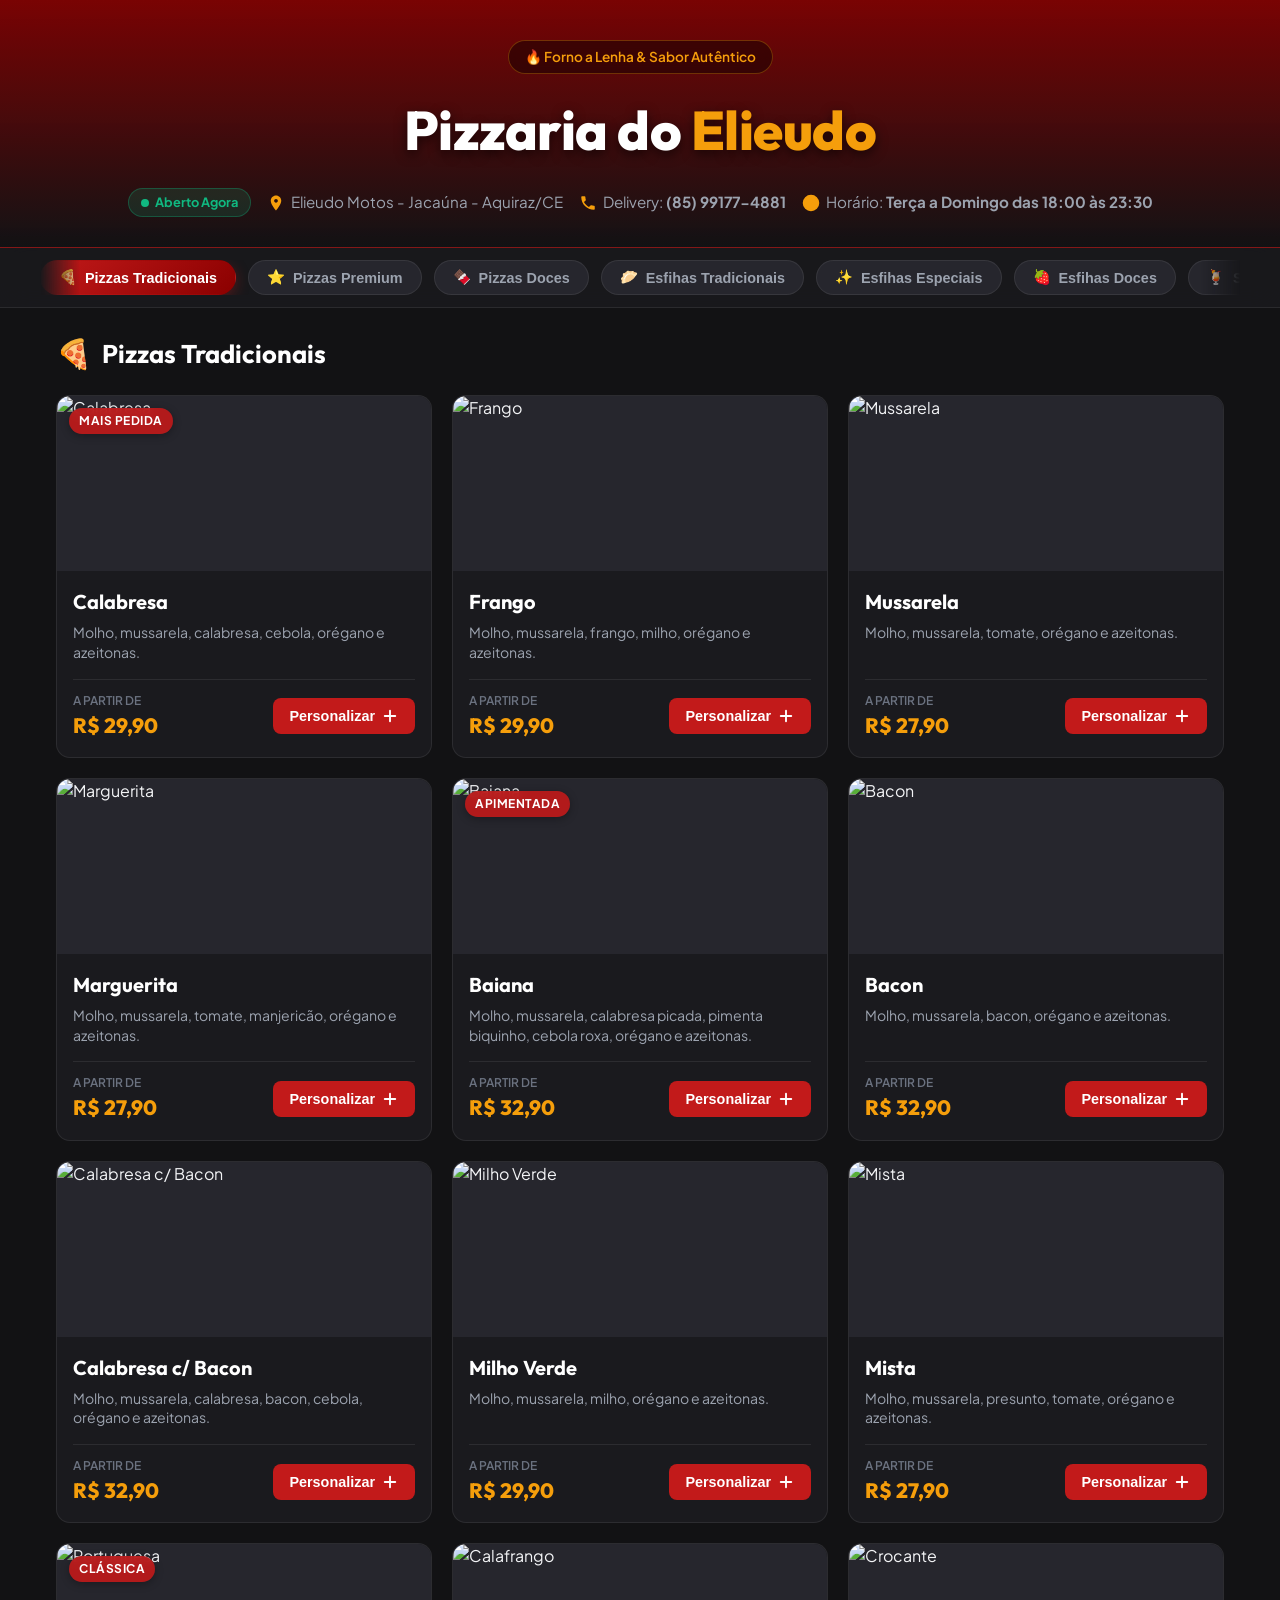
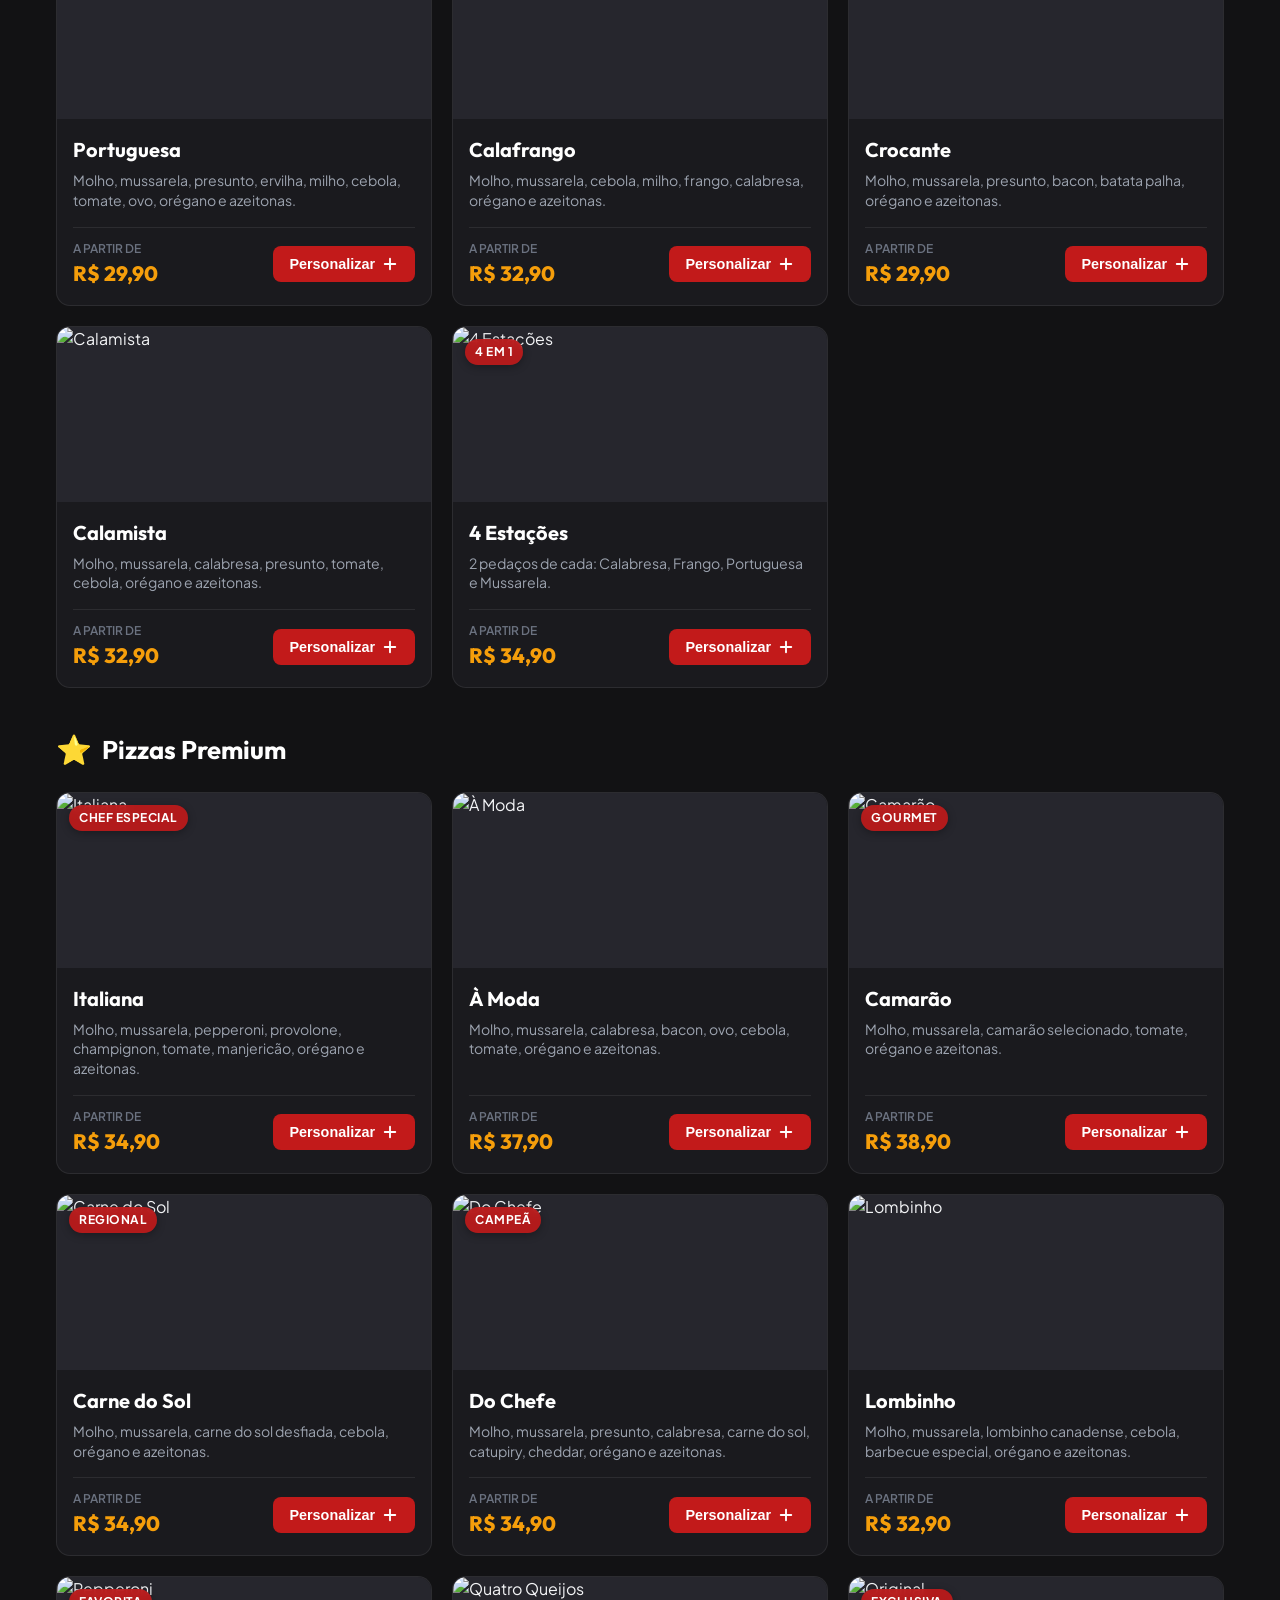
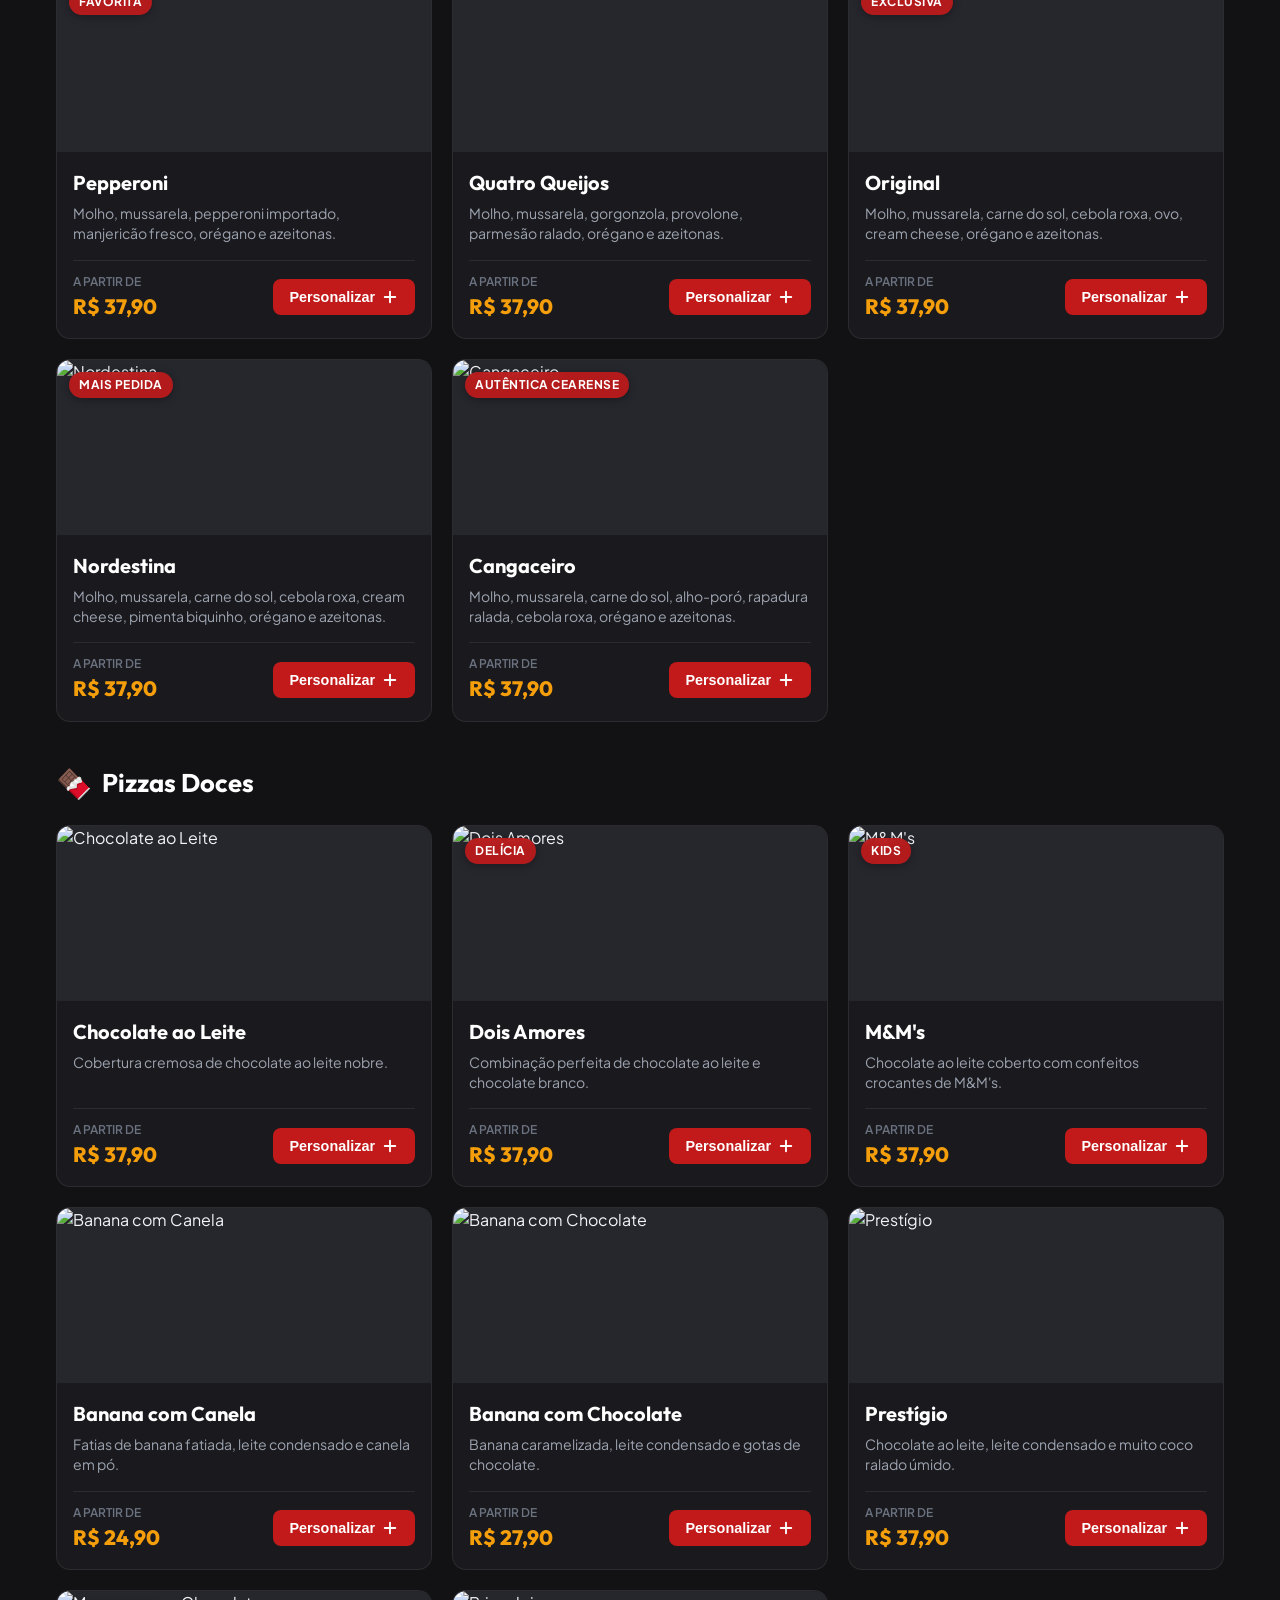
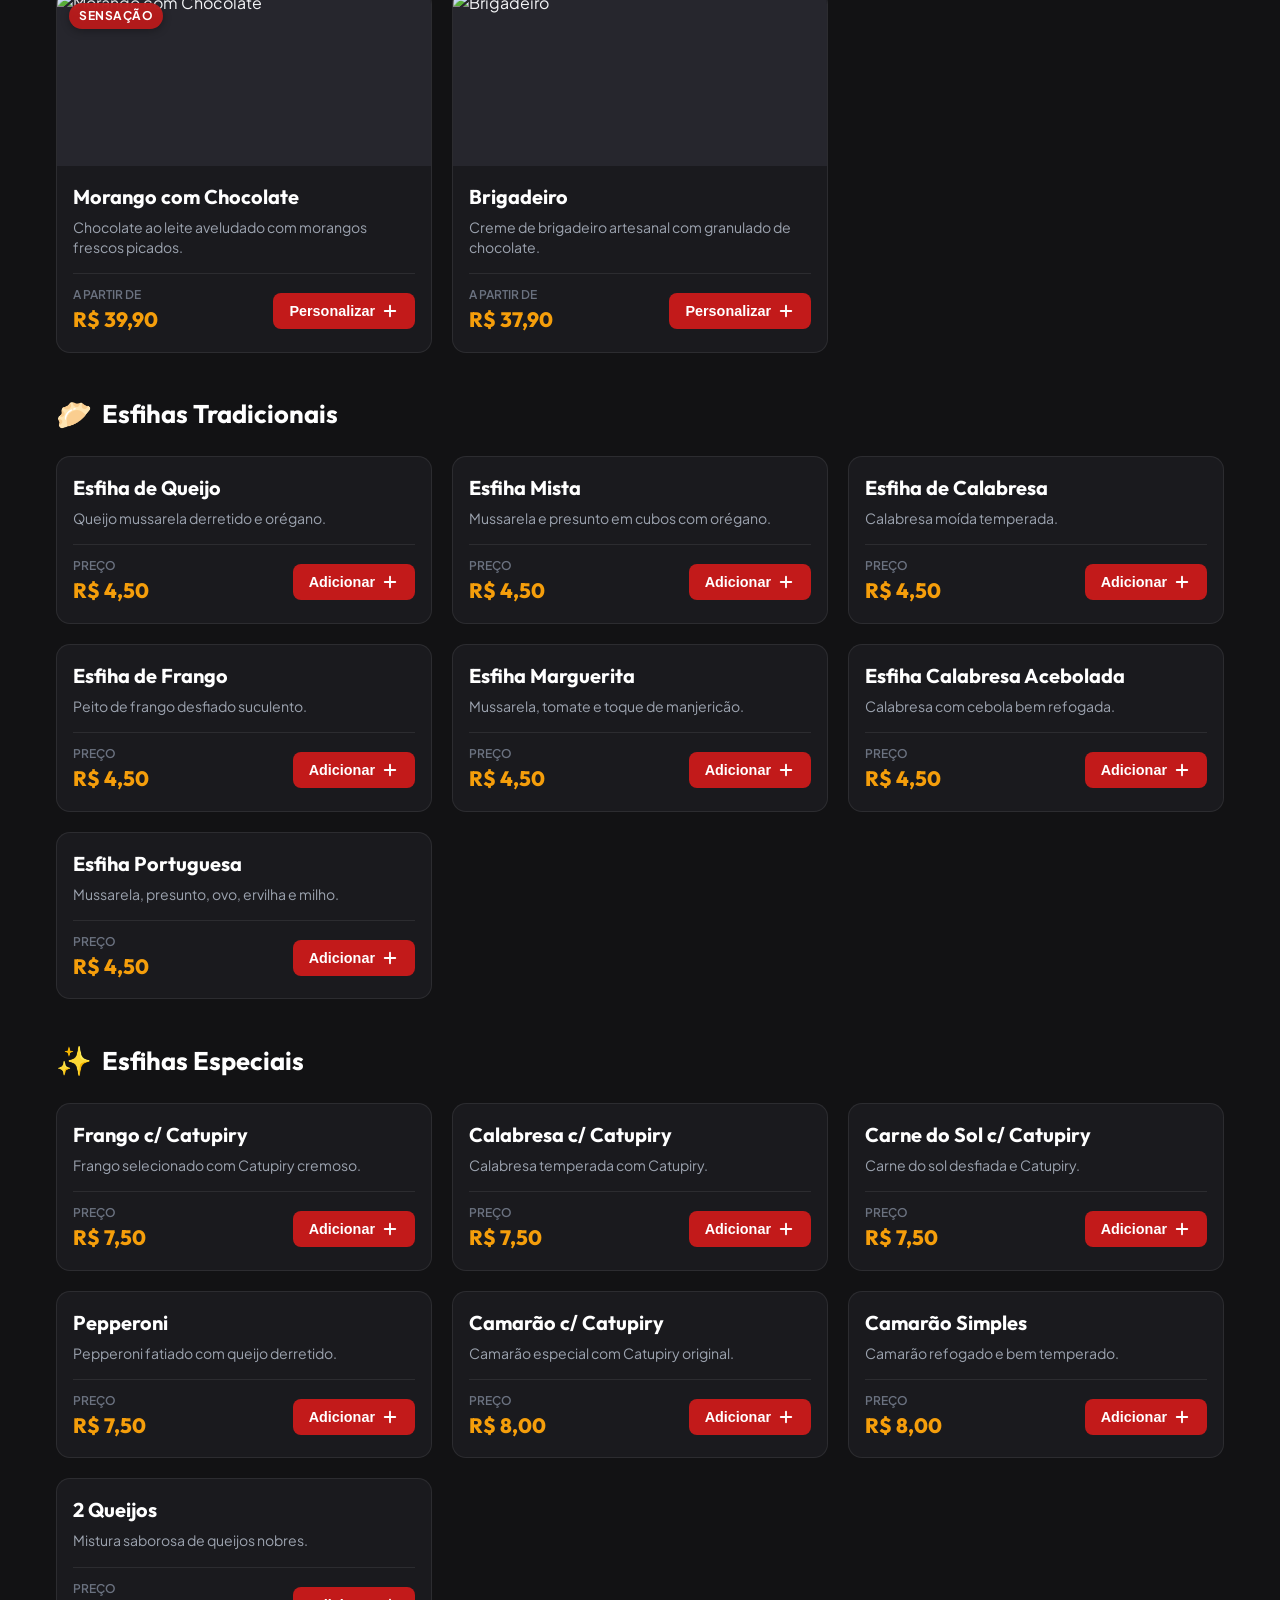
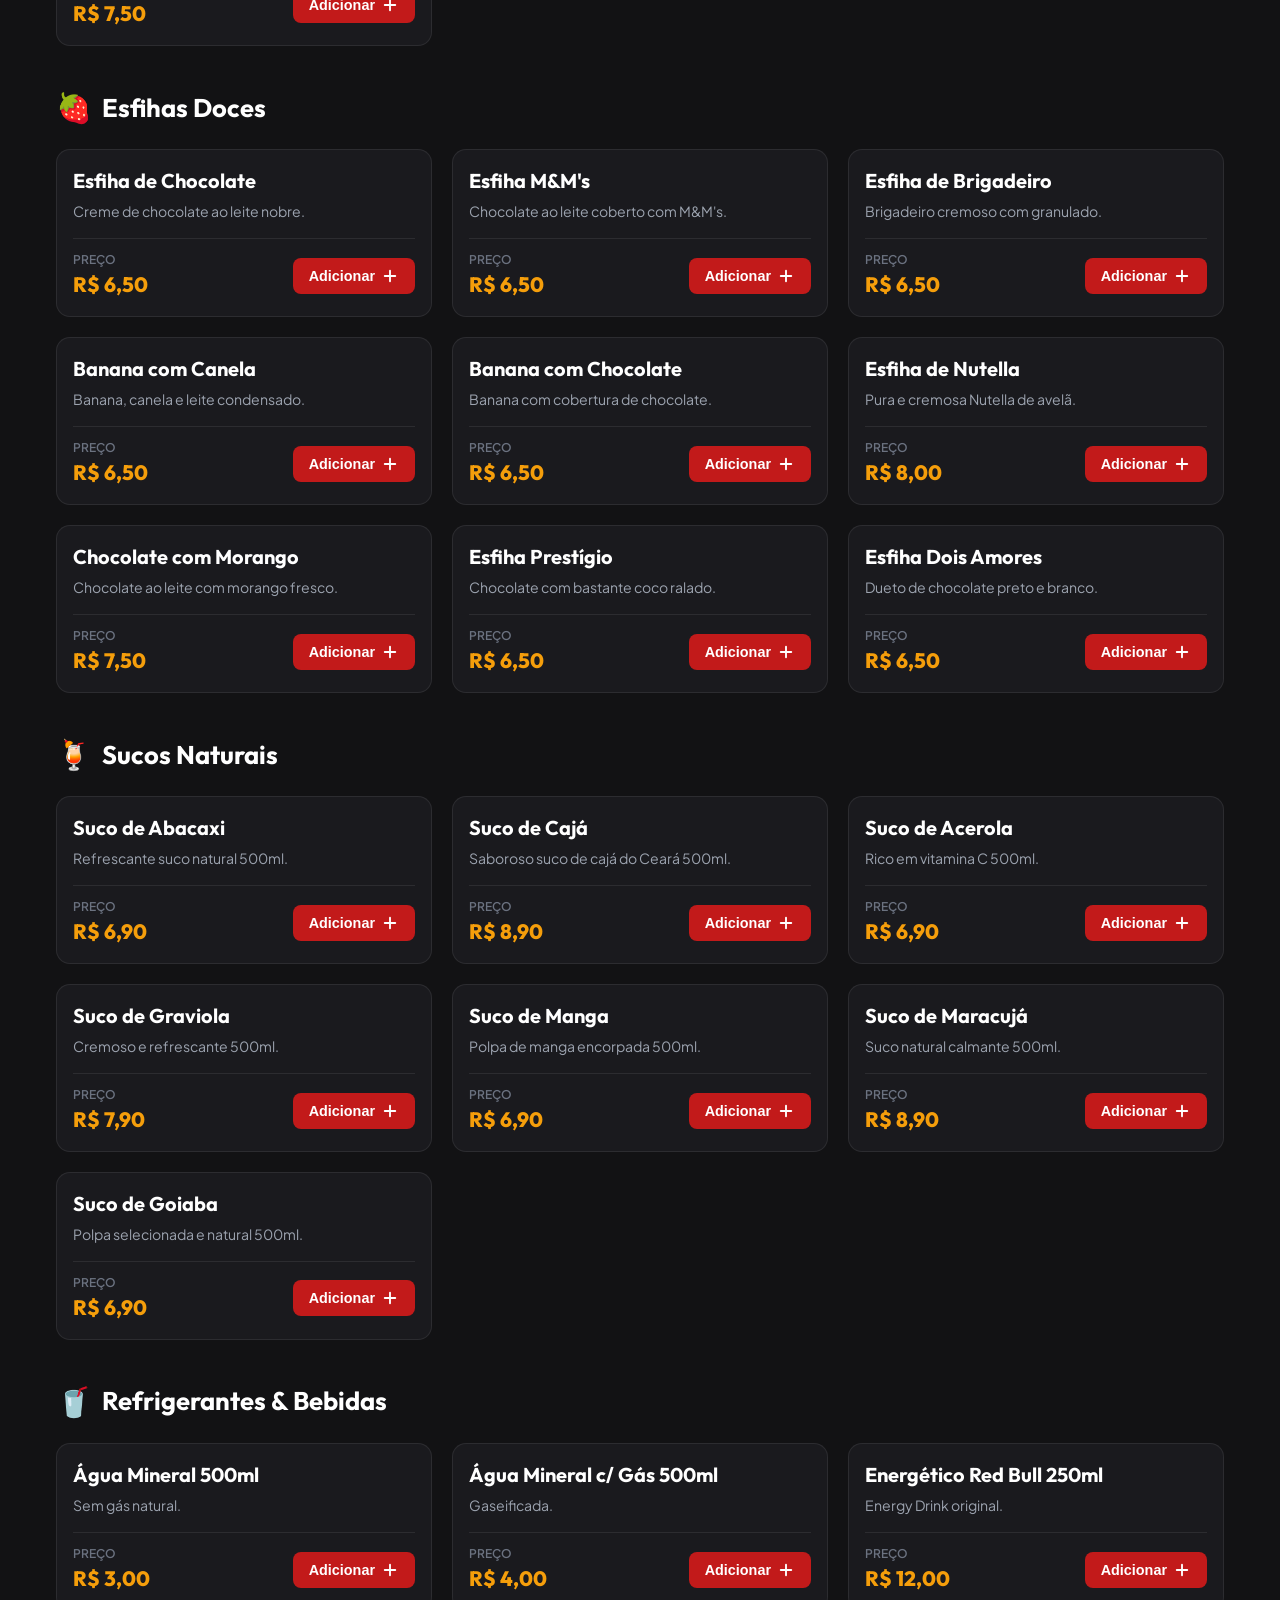
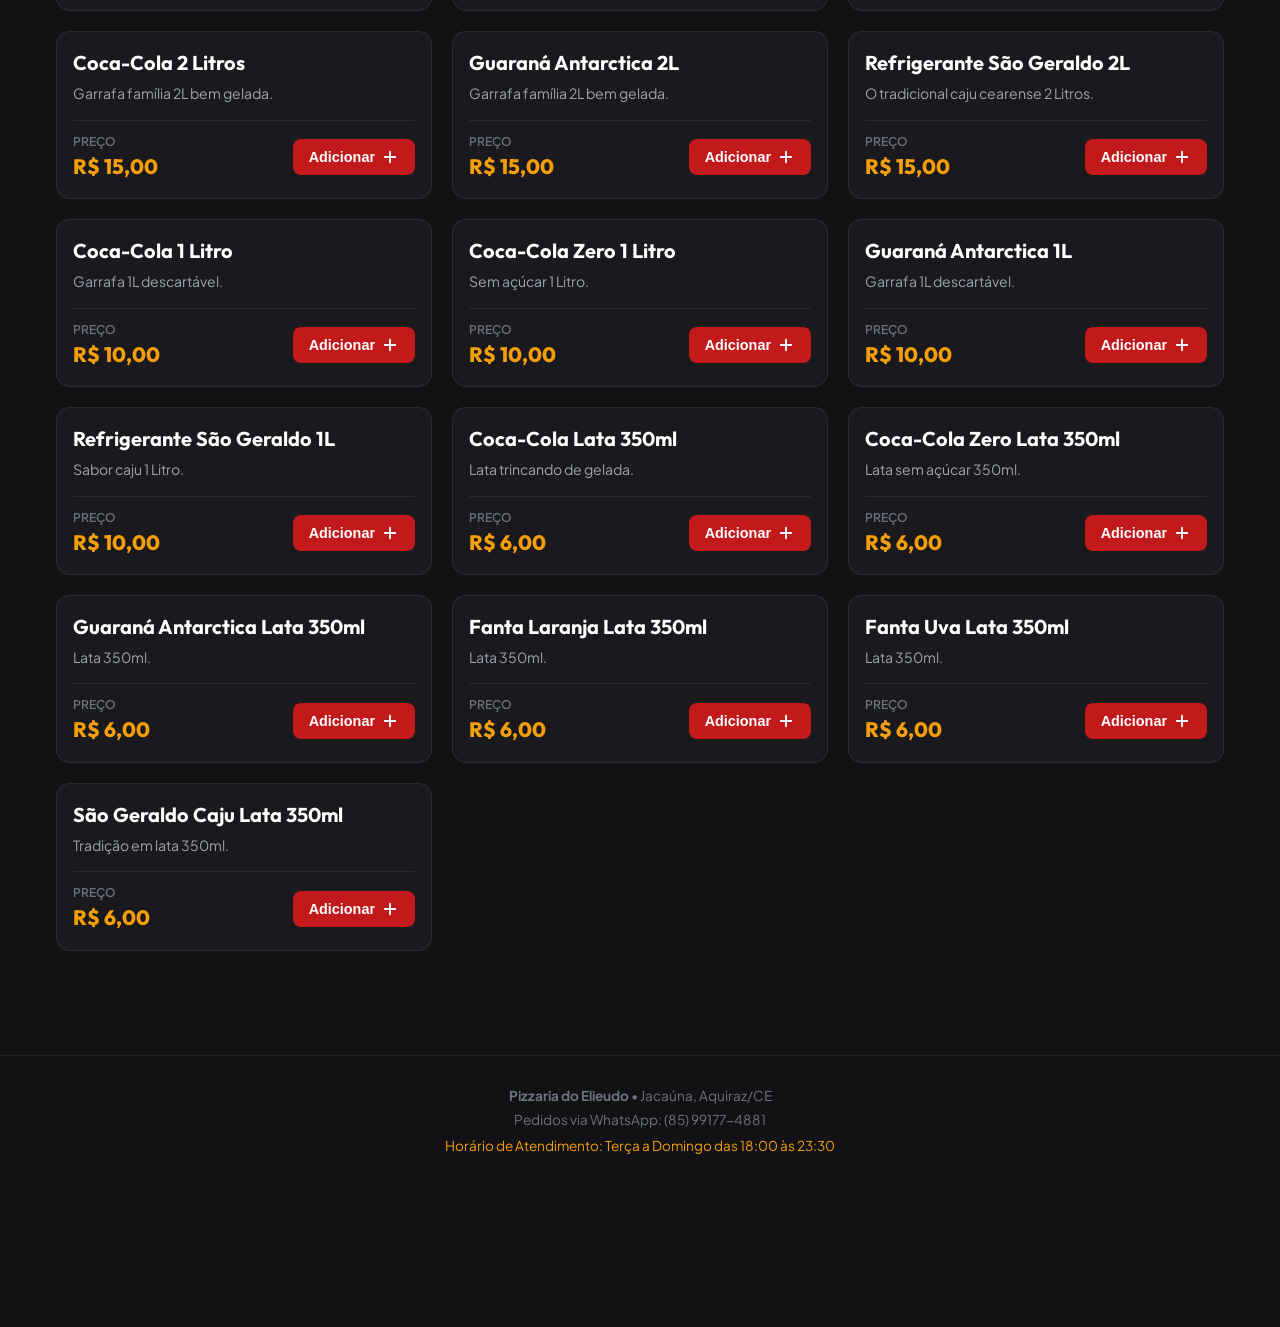
==== commit 38f9f5e9: "feat: controle de acesso por PIN, sistema de cupons, relatorios e fechamento de caixa" ====
--- a/index.html
+++ b/index.html
@@ -218,11 +218,38 @@
           <input type="text" id="input-change-for" class="form-input" placeholder="Ex: R$ 50,00 ou R$ 100,00" />
         </div>
 
+        <!-- Seção de Cupom de Desconto (Frente 3) -->
+        <div class="form-group" style="margin-top: 14px;">
+          <label>Possui Cupom de Desconto?</label>
+          <div style="display: flex; gap: 8px;">
+            <input type="text" id="input-cart-coupon" class="form-input" placeholder="Ex: BEMVINDO" 
+                   style="text-transform: uppercase; font-weight: 700; letter-spacing: 1px;" />
+            <button type="button" class="btn-apply-coupon" id="btn-apply-coupon" onclick="applyCartCoupon()">
+              Aplicar
+            </button>
+          </div>
+          <div id="coupon-feedback-msg" style="display: none; margin-top: 6px; font-size: 0.82rem; font-weight: 600;"></div>
+        </div>
+
       </div>
       
-      <div class="modal-footer" style="flex-direction: column; gap: 12px; align-items: stretch;">
+      <div class="modal-footer" style="flex-direction: column; gap: 10px; align-items: stretch;">
+        <div style="display: flex; flex-direction: column; gap: 4px; width: 100%; border-bottom: 1px dashed var(--border-subtle); padding-bottom: 8px;">
+          <div style="display: flex; justify-content: space-between; align-items: center; font-size: 0.9rem; color: var(--text-muted);">
+            <span>Subtotal dos itens:</span>
+            <span id="checkout-subtotal-val">R$ 0,00</span>
+          </div>
+          <div id="checkout-discount-row" style="display: none; justify-content: space-between; align-items: center; font-size: 0.9rem; color: #10b981; font-weight: 700;">
+            <span id="checkout-discount-label">Desconto (Cupom):</span>
+            <div style="display: flex; align-items: center; gap: 6px;">
+              <span id="checkout-discount-val">- R$ 0,00</span>
+              <button type="button" onclick="removeCartCoupon()" title="Remover cupom" style="background: none; border: none; color: #ef4444; cursor: pointer; font-size: 0.85rem;">✖</button>
+            </div>
+          </div>
+        </div>
+
         <div style="display: flex; justify-content: space-between; align-items: center; width: 100%;">
-          <span style="font-weight: 700; color: var(--text-muted);">Total do Pedido:</span>
+          <span style="font-weight: 800; font-size: 1.1rem; color: #fff;">Total do Pedido:</span>
           <span style="font-family: var(--font-heading); font-size: 1.6rem; font-weight: 800; color: var(--amber);" id="checkout-total-val">R$ 0,00</span>
         </div>
         
--- a/css/style.css
+++ b/css/style.css
@@ -1000,3 +1000,38 @@
   border: 1px solid rgba(239, 68, 68, 0.4) !important;
 }
 
+/* ============================================================
+   CUPOM DE DESCONTO NO CARRINHO (CLIENTE)
+   ============================================================ */
+.btn-apply-coupon {
+  background: #272f42;
+  border: 1px solid rgba(255, 255, 255, 0.15);
+  color: #fff;
+  border-radius: var(--radius-sm);
+  padding: 0 16px;
+  font-weight: 700;
+  font-size: 0.88rem;
+  cursor: pointer;
+  transition: all 0.2s;
+  flex-shrink: 0;
+}
+
+.btn-apply-coupon:hover {
+  background: #f59e0b;
+  color: #111;
+  border-color: #f59e0b;
+}
+
+.btn-apply-coupon:active {
+  transform: scale(0.96);
+}
+
+#coupon-feedback-msg.success {
+  color: #10b981;
+}
+
+#coupon-feedback-msg.error {
+  color: #ef4444;
+}
+
+
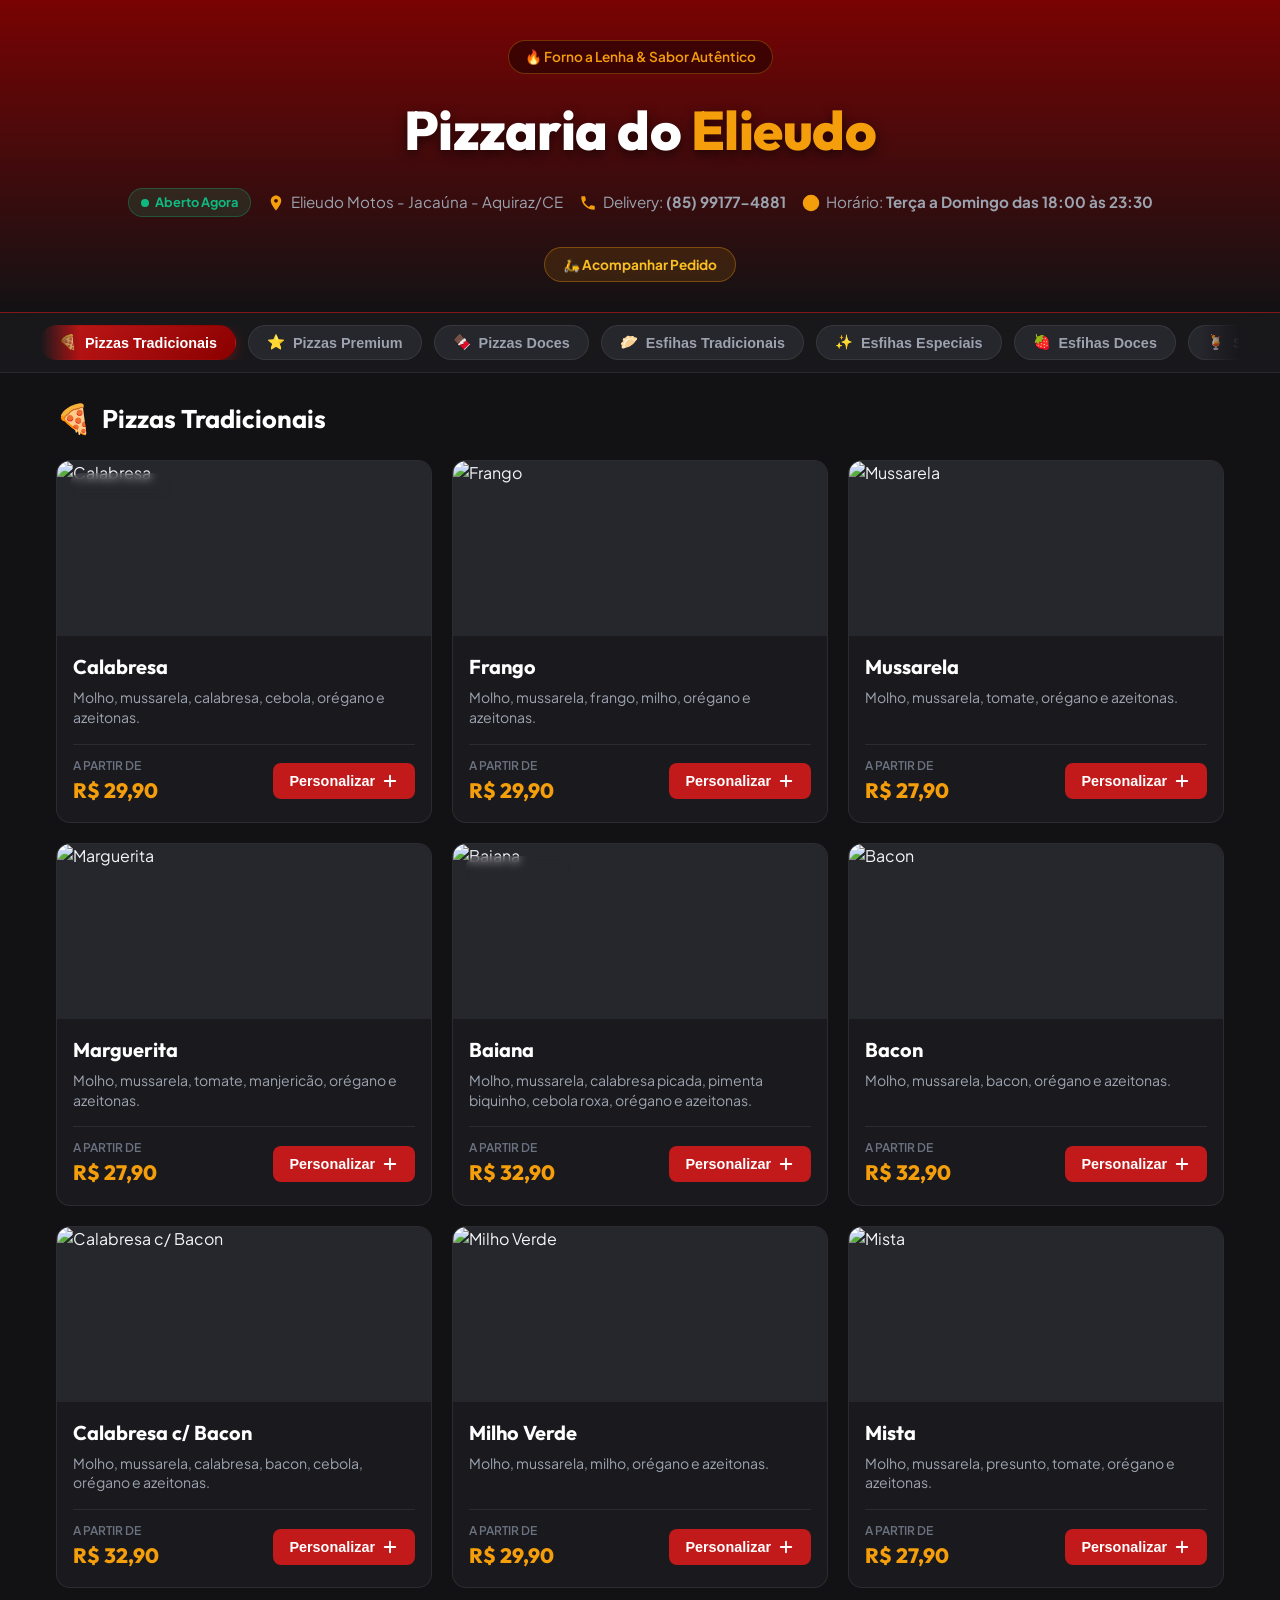
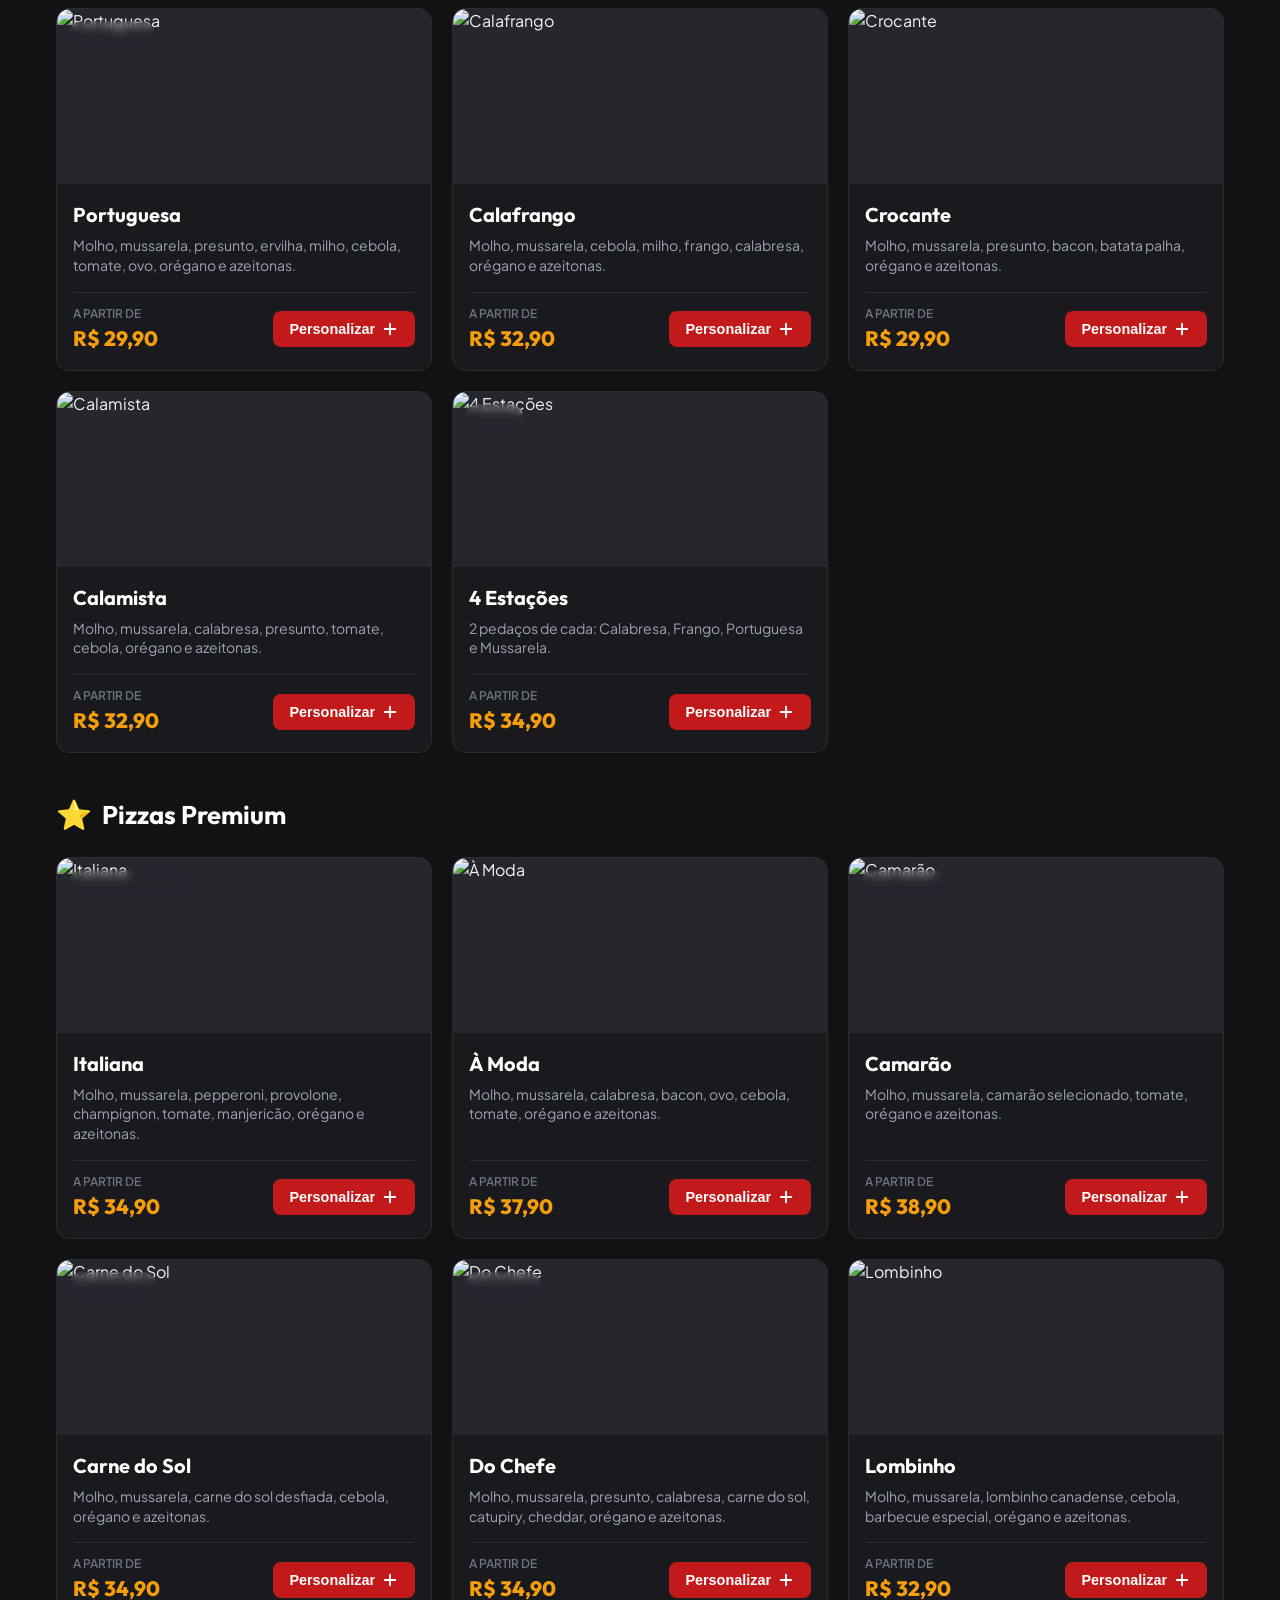
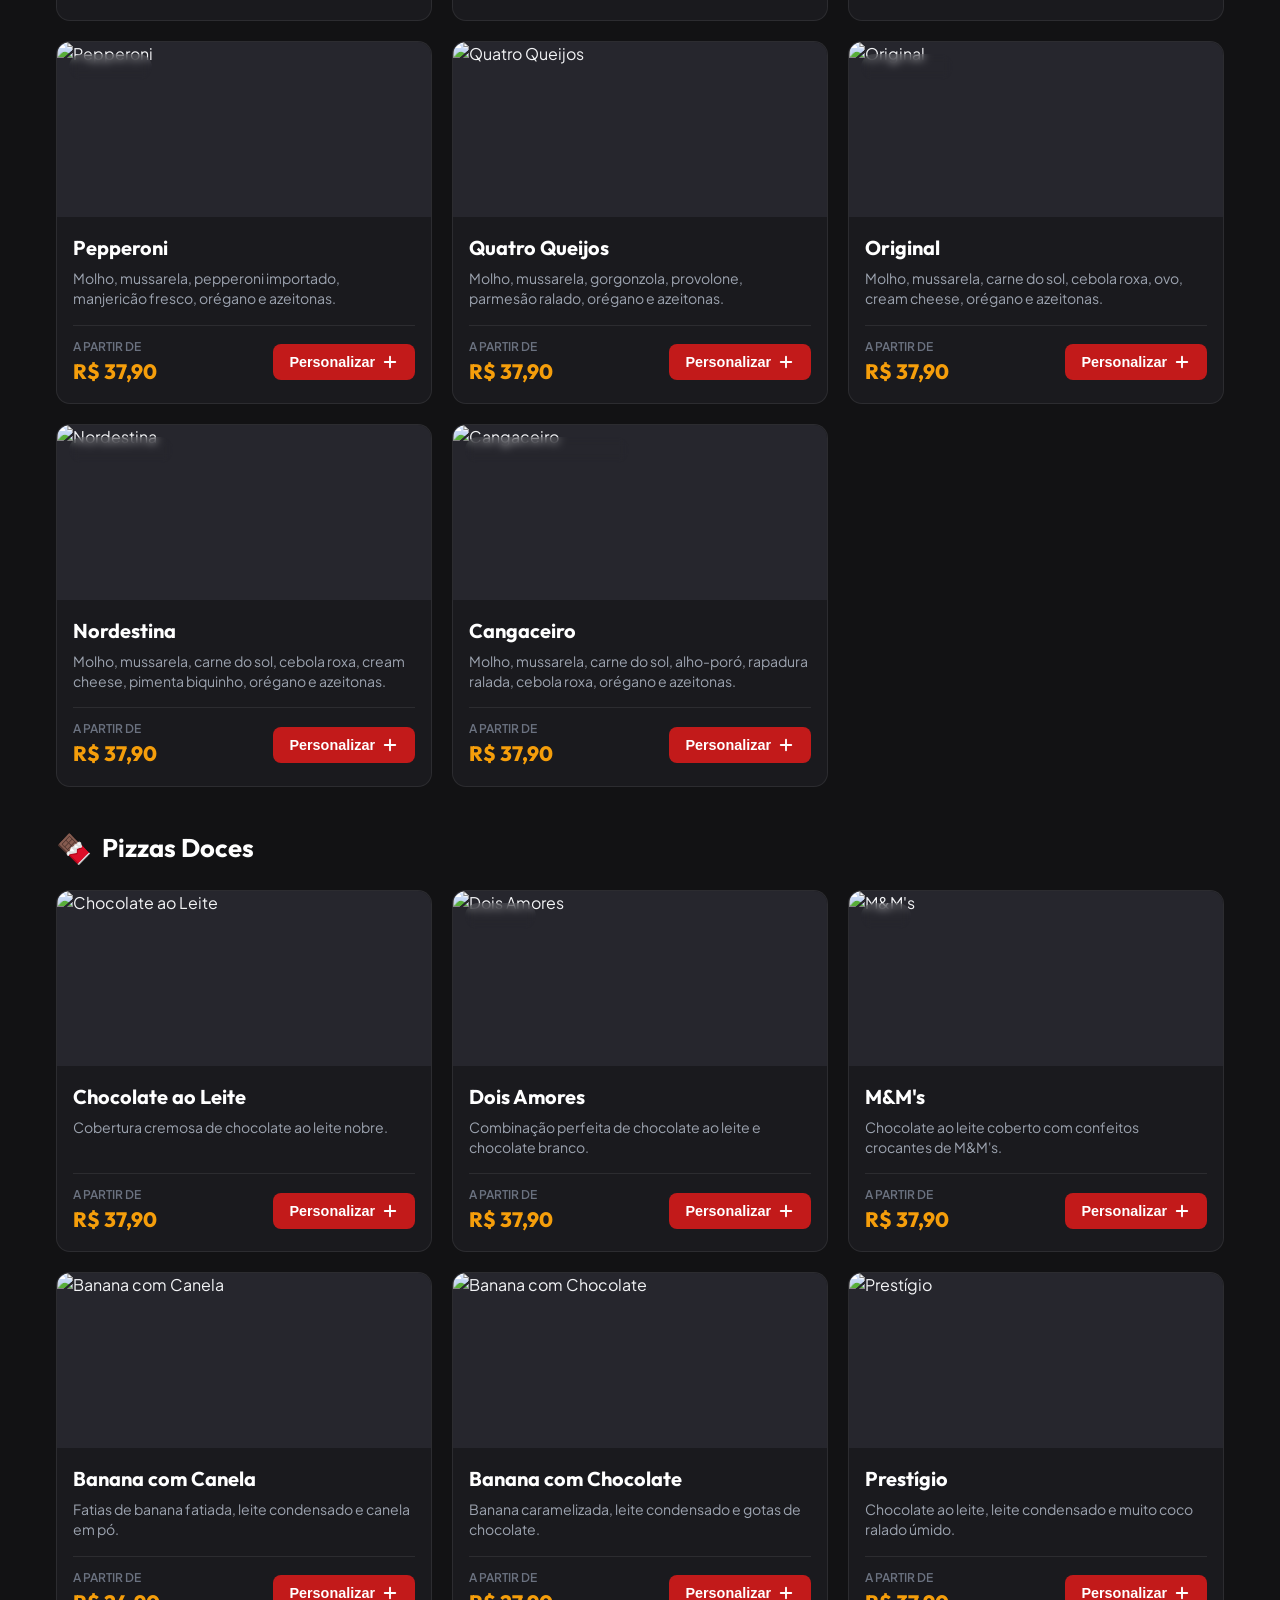
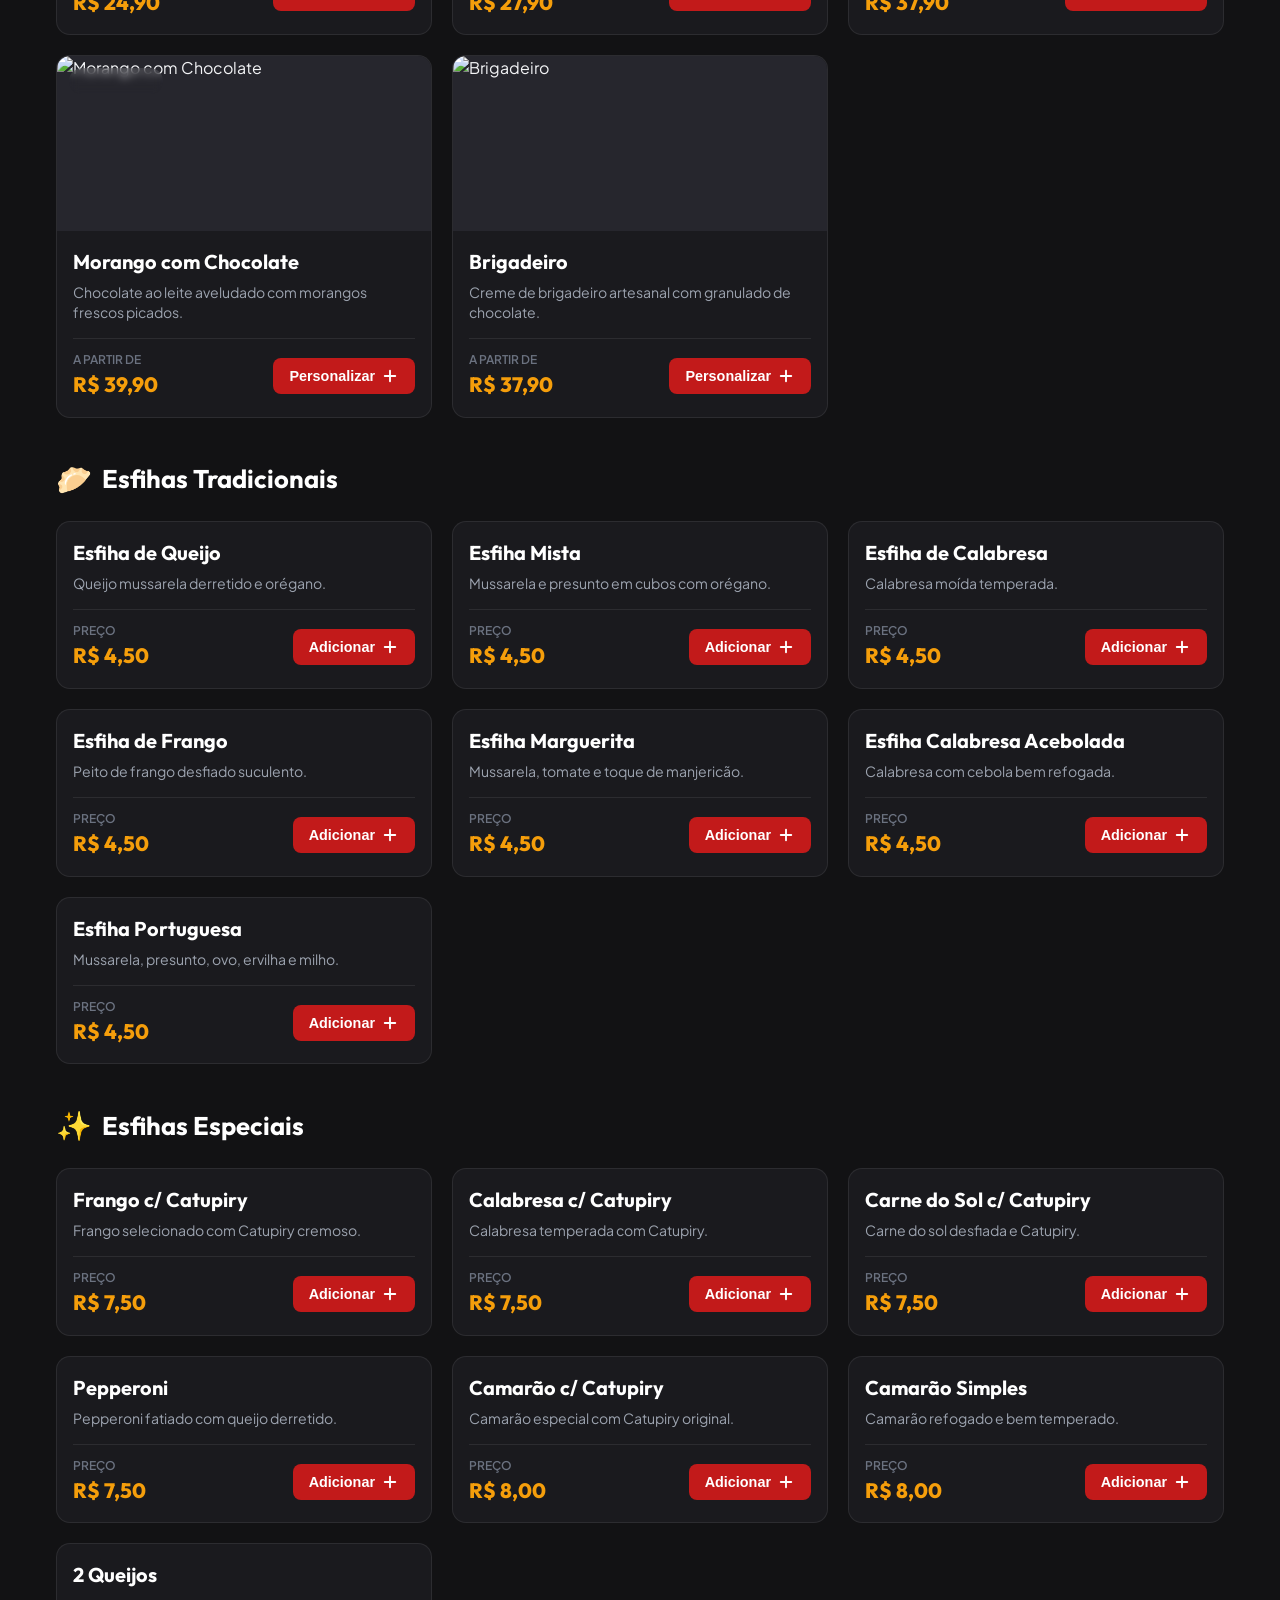
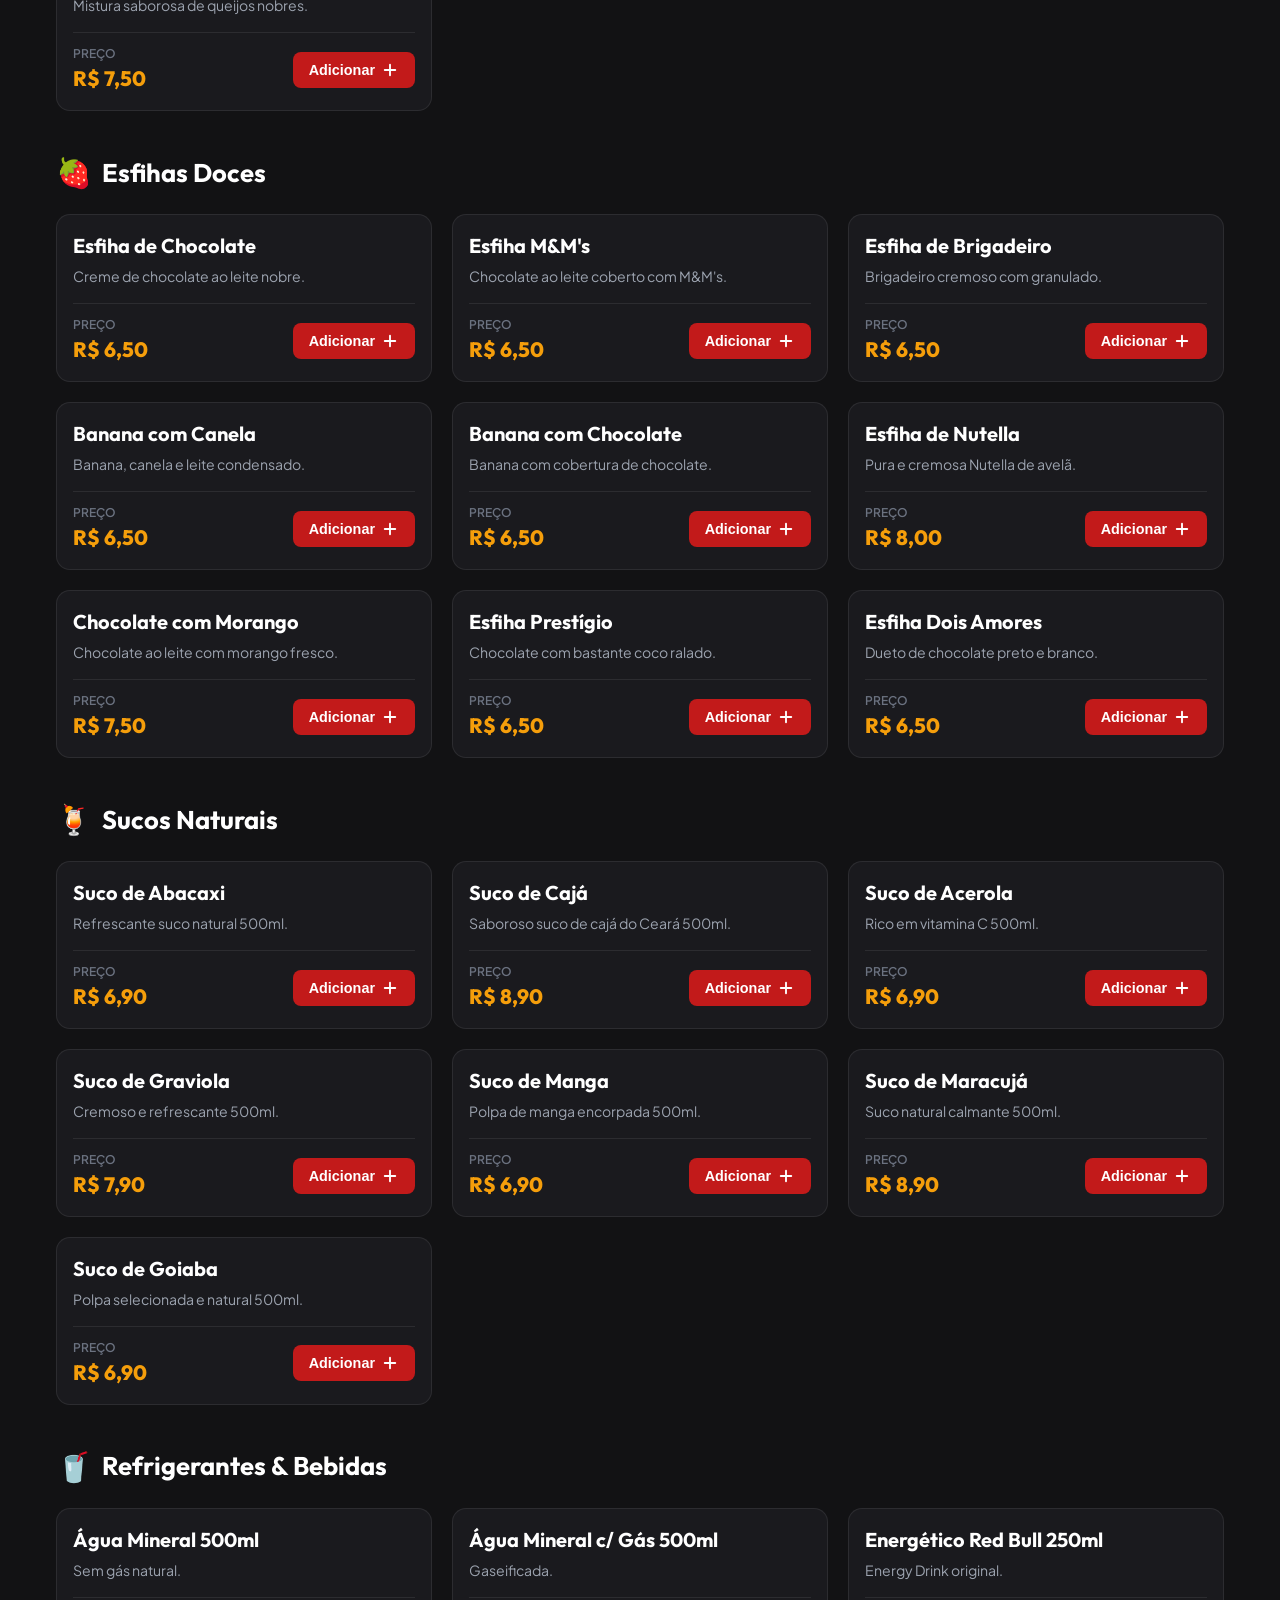
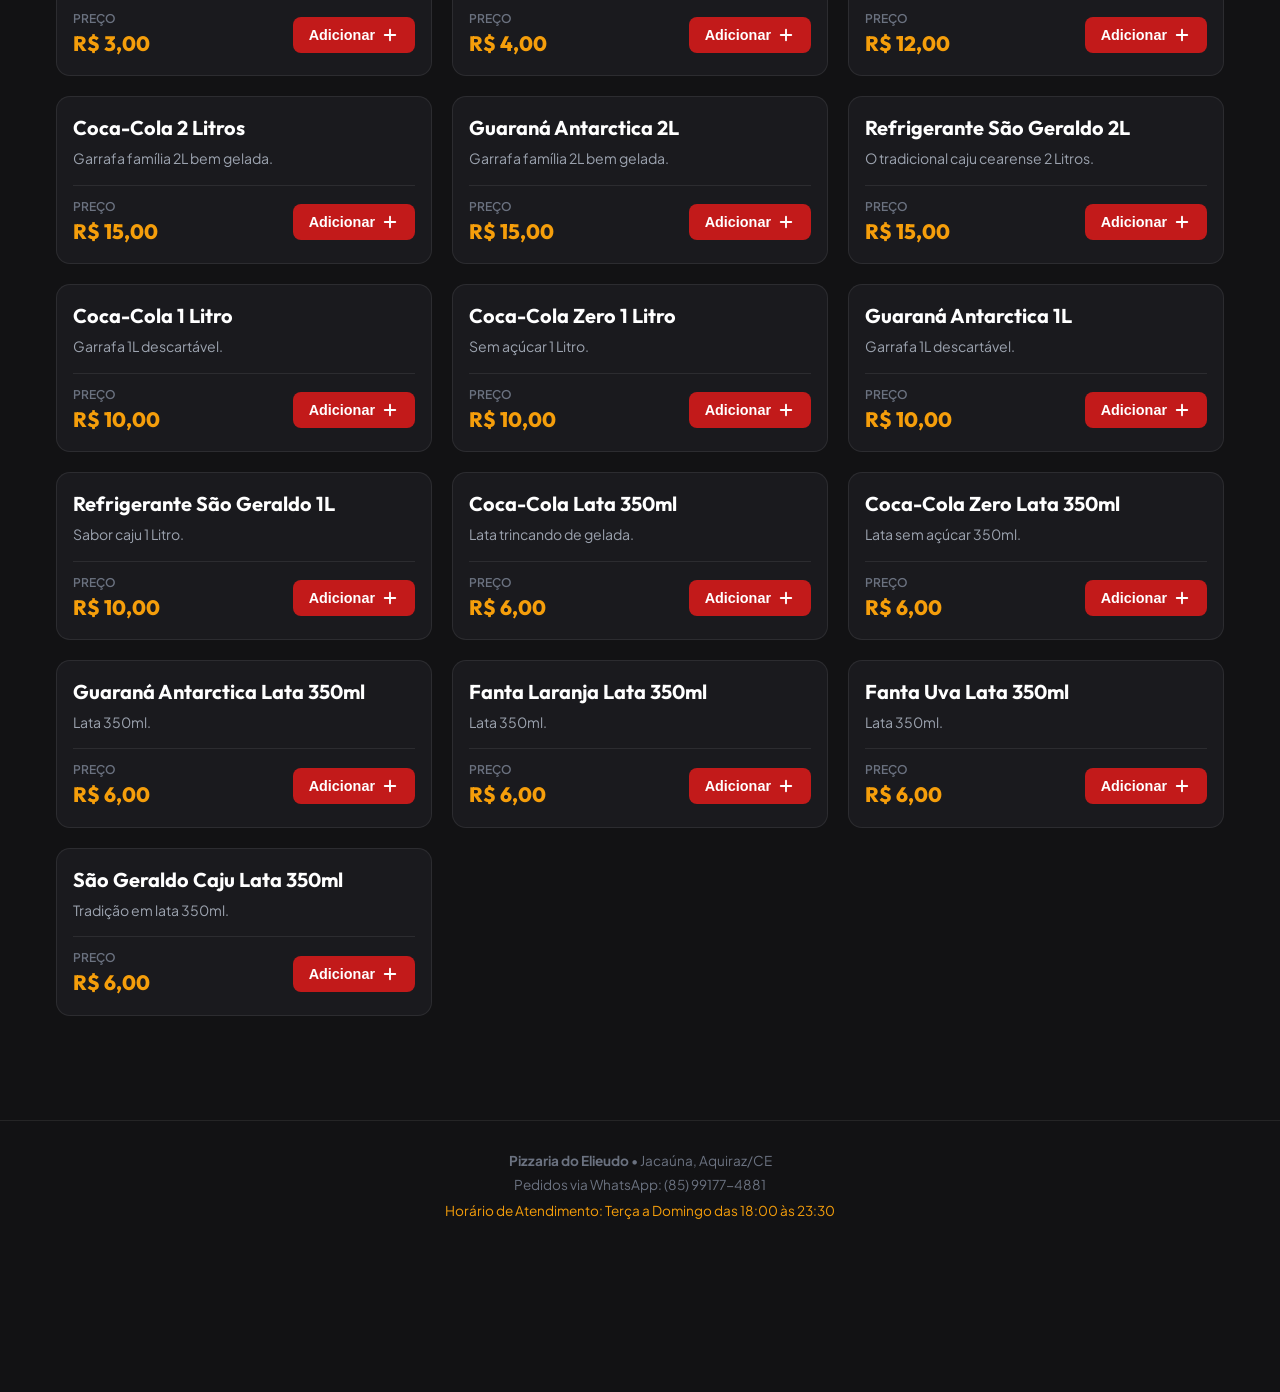
==== commit 1b2f99cc: "feat: ativa acompanhamento de pedidos em tempo real (order tracking) no cardapio e sincronizacao no " ====
--- a/index.html
+++ b/index.html
@@ -41,8 +41,31 @@
           <span>Horário: <strong id="header-hours-text">Terça a Domingo das 18:00 às 23:30</strong></span>
         </div>
       </div>
+
+      <!-- Ações Rápidas do Header -->
+      <div class="header-actions-row">
+        <button type="button" class="btn-header-track" id="btn-header-track" onclick="openOrderTrackingModal()">
+          <span>🛵 Acompanhar Pedido</span>
+        </button>
+      </div>
     </div>
   </header>
+
+  <!-- Barra Flutuante de Pedido Ativo / Em Andamento -->
+  <div id="active-order-floating-banner" class="active-order-banner" style="display: none;" onclick="openOrderTrackingModal()">
+    <div class="active-order-content">
+      <div class="active-order-status-pulse">
+        <span class="active-order-icon" id="floating-banner-icon">🔥</span>
+      </div>
+      <div class="active-order-text">
+        <div class="active-order-headline">
+          <strong id="floating-banner-order-id">#0000</strong> • <span id="floating-banner-status-desc">No Forno / Preparando</span>
+        </div>
+        <div class="active-order-sub">Toque para ver o rastreamento em tempo real ➔</div>
+      </div>
+      <button type="button" class="btn-banner-view">Ver</button>
+    </div>
+  </div>
 
   <!-- Banner de Aviso Quando a Pizzaria Estiver Fechada -->
   <div id="store-closed-banner" class="store-closed-alert" style="display: none;">
@@ -254,11 +277,76 @@
         </div>
         
         <div>
-          <button class="btn-checkout-whatsapp" id="btn-submit-whatsapp">
-            <span>Pedir pelo WhatsApp</span>
-            <svg width="22" height="22" viewBox="0 0 24 24" fill="currentColor"><path d="M12.04 2C6.58 2 2.13 6.45 2.13 11.91C2.13 13.66 2.59 15.36 3.45 16.86L2.05 22L7.3 20.62C8.75 21.41 10.38 21.83 12.04 21.83C17.5 21.83 21.95 17.38 21.95 11.92C21.95 9.27 20.92 6.78 19.05 4.91C17.18 3.03 14.69 2 12.04 2M12.05 3.67C14.25 3.67 16.31 4.53 17.87 6.09C19.42 7.65 20.28 9.72 20.28 11.92C20.28 16.46 16.58 20.15 12.04 20.15C10.56 20.15 9.11 19.76 7.85 19L7.55 18.83L4.43 19.65L5.26 16.61L5.06 16.29C4.24 15 3.8 13.47 3.8 11.91C3.81 7.37 7.5 3.67 12.05 3.67Z"/></svg>
+          <button class="btn-checkout-submit" id="btn-submit-order" onclick="submitCustomerOrder()">
+            <span>✅ Confirmar & Enviar Pedido</span>
           </button>
         </div>
+      </div>
+    </div>
+  </div>
+
+  <!-- MODAL: Pedido Confirmado com Sucesso & Enviar WhatsApp (Ponto 1) -->
+  <div class="modal-overlay" id="order-success-modal">
+    <div class="modal-content success-modal-content">
+      <div class="success-icon-wrap">
+        <span class="success-icon-emoji">🎉</span>
+      </div>
+      <h2 class="success-title">Pedido Enviado com Sucesso!</h2>
+      <p class="success-subtitle">Seu pedido já foi registrado no sistema da pizzaria.</p>
+
+      <div class="success-order-box">
+        <div class="success-order-number" id="success-order-id">#0000</div>
+        <div class="success-order-info">
+          <span id="success-customer-name">Cliente</span> • <strong id="success-order-total">R$ 0,00</strong>
+        </div>
+        <div class="success-order-badge">Aguardando Envio no WhatsApp</div>
+      </div>
+
+      <div class="success-actions-wrap">
+        <p class="success-whatsapp-hint">
+          Agora clique no botão abaixo para enviar o resumo diretamente no WhatsApp da pizzaria:
+        </p>
+        <a href="#" target="_blank" class="btn-send-whatsapp-success" id="btn-whatsapp-success-link">
+          <svg width="24" height="24" viewBox="0 0 24 24" fill="currentColor"><path d="M12.04 2C6.58 2 2.13 6.45 2.13 11.91C2.13 13.66 2.59 15.36 3.45 16.86L2.05 22L7.3 20.62C8.75 21.41 10.38 21.83 12.04 21.83C17.5 21.83 21.95 17.38 21.95 11.92C21.95 9.27 20.92 6.78 19.05 4.91C17.18 3.03 14.69 2 12.04 2M12.05 3.67C14.25 3.67 16.31 4.53 17.87 6.09C19.42 7.65 20.28 9.72 20.28 11.92C20.28 16.46 16.58 20.15 12.04 20.15C10.56 20.15 9.11 19.76 7.85 19L7.55 18.83L4.43 19.65L5.26 16.61L5.06 16.29C4.24 15 3.8 13.47 3.8 11.91C3.81 7.37 7.5 3.67 12.05 3.67Z"/></svg>
+          <span>📲 Enviar Pedido para o WhatsApp</span>
+        </a>
+        <button type="button" class="btn-track-success" id="btn-track-success" onclick="openOrderTrackingFromSuccess()">
+          <span>🛵 Acompanhar Pedido em Tempo Real</span>
+        </button>
+        <button type="button" class="btn-new-order-dismiss" onclick="dismissOrderSuccessModal()">
+          🍕 Voltar ao Cardápio
+        </button>
+      </div>
+    </div>
+  </div>
+
+  <!-- MODAL: Acompanhamento de Pedido em Tempo Real (Order Tracking) -->
+  <div class="modal-overlay" id="order-tracking-modal">
+    <div class="modal-content tracking-modal-content">
+      <div class="modal-header">
+        <div style="display: flex; align-items: center; gap: 10px;">
+          <span style="font-size: 1.6rem;">🛵</span>
+          <div>
+            <h2 class="modal-title" style="font-size: 1.25rem;">Acompanhar Pedido</h2>
+            <p style="font-size: 0.8rem; color: var(--text-muted); margin: 0;">Status atualizado ao vivo sem precisar atualizar</p>
+          </div>
+        </div>
+        <button type="button" class="btn-close" onclick="closeOrderTrackingModal()">&times;</button>
+      </div>
+
+      <div class="modal-body tracking-modal-body">
+        
+        <!-- Formulário de Busca de Outro Pedido -->
+        <div class="tracking-search-bar">
+          <input type="text" id="track-order-input" placeholder="Ex: 1264 ou #1264" autocomplete="off" onkeydown="if(event.key==='Enter') trackOrderByInput()" />
+          <button type="button" class="btn-track-search" onclick="trackOrderByInput()">Buscar</button>
+        </div>
+
+        <!-- Conteúdo do Rastreio (Injetado via JS) -->
+        <div id="tracking-main-content">
+          <!-- Renderizado dinamicamente via app.js -->
+        </div>
+
       </div>
     </div>
   </div>
--- a/css/style.css
+++ b/css/style.css
@@ -1034,4 +1034,784 @@
   color: #ef4444;
 }
 
-
+/* ============================================================
+   BOTÃO DE ENVIO & MODAL DE SUCESSO DO PEDIDO (PONTO 1)
+   ============================================================ */
+.btn-checkout-submit {
+  width: 100%;
+  background: linear-gradient(135deg, #c21a1a 0%, #dc2626 100%);
+  color: #fff;
+  border: 1px solid rgba(255, 255, 255, 0.2);
+  border-radius: var(--radius-md);
+  padding: 16px 20px;
+  font-family: var(--font-heading);
+  font-size: 1.15rem;
+  font-weight: 800;
+  cursor: pointer;
+  display: flex;
+  align-items: center;
+  justify-content: center;
+  gap: 10px;
+  box-shadow: 0 8px 24px rgba(220, 38, 38, 0.4);
+  transition: all 0.2s cubic-bezier(0.16, 1, 0.3, 1);
+  text-transform: uppercase;
+  letter-spacing: 0.5px;
+}
+
+.btn-checkout-submit:hover {
+  background: linear-gradient(135deg, #dc2626 0%, #ef4444 100%);
+  transform: translateY(-2px);
+  box-shadow: 0 12px 28px rgba(220, 38, 38, 0.5);
+}
+
+.btn-checkout-submit:active {
+  transform: scale(0.98);
+}
+
+.btn-checkout-submit:disabled {
+  opacity: 0.6;
+  cursor: not-allowed;
+  transform: none;
+}
+
+.success-modal-content {
+  max-width: 440px;
+  text-align: center;
+  padding: 32px 24px;
+  border-radius: 24px;
+  background: #141721;
+  border: 1px solid rgba(255, 255, 255, 0.1);
+  box-shadow: 0 25px 50px rgba(0,0,0,0.8);
+}
+
+.success-icon-wrap {
+  margin-bottom: 12px;
+}
+
+.success-icon-emoji {
+  font-size: 3.5rem;
+  display: inline-block;
+  animation: bounceSuccess 0.8s ease;
+}
+
+@keyframes bounceSuccess {
+  0% { transform: scale(0.3); opacity: 0; }
+  50% { transform: scale(1.15); opacity: 1; }
+  75% { transform: scale(0.95); }
+  100% { transform: scale(1); }
+}
+
+.success-title {
+  font-family: var(--font-heading);
+  font-size: 1.45rem;
+  font-weight: 800;
+  color: #fff;
+  margin-bottom: 6px;
+}
+
+.success-subtitle {
+  font-size: 0.9rem;
+  color: var(--text-muted);
+  line-height: 1.4;
+  margin-bottom: 18px;
+}
+
+.success-order-box {
+  background: rgba(255, 255, 255, 0.03);
+  border: 1px solid rgba(255, 255, 255, 0.08);
+  border-radius: 16px;
+  padding: 16px;
+  margin-bottom: 20px;
+}
+
+.success-order-number {
+  font-family: monospace;
+  font-size: 1.8rem;
+  font-weight: 800;
+  color: #f59e0b;
+  letter-spacing: 2px;
+  margin-bottom: 4px;
+}
+
+.success-order-info {
+  font-size: 0.9rem;
+  color: #e2e8f0;
+  margin-bottom: 8px;
+}
+
+.success-order-badge {
+  display: inline-block;
+  background: rgba(245, 158, 11, 0.15);
+  border: 1px solid rgba(245, 158, 11, 0.3);
+  color: #fbbf24;
+  font-size: 0.75rem;
+  font-weight: 700;
+  padding: 4px 10px;
+  border-radius: 20px;
+}
+
+.success-actions-wrap {
+  display: flex;
+  flex-direction: column;
+  gap: 12px;
+}
+
+.success-whatsapp-hint {
+  font-size: 0.85rem;
+  color: var(--text-muted);
+  line-height: 1.4;
+}
+
+.btn-send-whatsapp-success {
+  background: #25D366;
+  color: #fff;
+  text-decoration: none;
+  border-radius: 14px;
+  padding: 16px 20px;
+  font-size: 1.05rem;
+  font-weight: 800;
+  display: flex;
+  align-items: center;
+  justify-content: center;
+  gap: 10px;
+  box-shadow: 0 8px 24px rgba(37, 211, 102, 0.35);
+  transition: all 0.2s ease;
+  animation: pulseGreen 2s infinite;
+}
+
+@keyframes pulseGreen {
+  0% { box-shadow: 0 0 0 0 rgba(37, 211, 102, 0.5); }
+  70% { box-shadow: 0 0 0 14px rgba(37, 211, 102, 0); }
+  100% { box-shadow: 0 0 0 0 rgba(37, 211, 102, 0); }
+}
+
+.btn-send-whatsapp-success:hover {
+  background: #20ba5a;
+  transform: translateY(-2px);
+}
+
+.btn-send-whatsapp-success:active {
+  transform: scale(0.98);
+}
+
+.btn-new-order-dismiss {
+  background: none;
+  border: 1px solid var(--border-subtle);
+  color: var(--text-muted);
+  padding: 12px;
+  border-radius: 12px;
+  font-size: 0.85rem;
+  font-weight: 700;
+  cursor: pointer;
+  transition: all 0.2s;
+}
+
+.btn-new-order-dismiss:hover {
+  background: rgba(255, 255, 255, 0.05);
+  color: #fff;
+}
+
+/* ==========================================================================
+   SISTEMA DE ACOMPANHAMENTO DE PEDIDO (ORDER TRACKING)
+   ========================================================================== */
+
+/* Botão de Rastreio no Header */
+.header-actions-row {
+  margin-top: 14px;
+  display: flex;
+  justify-content: center;
+}
+
+.btn-header-track {
+  background: rgba(245, 158, 11, 0.12);
+  border: 1px solid rgba(245, 158, 11, 0.35);
+  color: #fbbf24;
+  font-family: var(--font-body);
+  font-size: 0.85rem;
+  font-weight: 700;
+  padding: 8px 18px;
+  border-radius: 999px;
+  cursor: pointer;
+  display: inline-flex;
+  align-items: center;
+  gap: 8px;
+  transition: all 0.25s ease;
+  backdrop-filter: blur(8px);
+}
+
+.btn-header-track:hover {
+  background: rgba(245, 158, 11, 0.22);
+  border-color: #fbbf24;
+  transform: translateY(-1px);
+  box-shadow: 0 4px 14px rgba(245, 158, 11, 0.25);
+}
+
+/* Barra Flutuante de Pedido Ativo / Em Andamento */
+.active-order-banner {
+  background: linear-gradient(90deg, #1e293b, #0f172a);
+  border-bottom: 2px solid var(--amber);
+  padding: 10px 16px;
+  cursor: pointer;
+  transition: all 0.2s ease;
+  position: relative;
+  z-index: 90;
+  box-shadow: 0 4px 15px rgba(0, 0, 0, 0.4);
+}
+
+.active-order-banner:hover {
+  background: linear-gradient(90deg, #283548, #131d31);
+}
+
+.active-order-content {
+  max-width: 900px;
+  margin: 0 auto;
+  display: flex;
+  align-items: center;
+  gap: 12px;
+}
+
+.active-order-status-pulse {
+  width: 38px;
+  height: 38px;
+  border-radius: 50%;
+  background: rgba(245, 158, 11, 0.15);
+  display: flex;
+  align-items: center;
+  justify-content: center;
+  font-size: 1.2rem;
+  animation: pulseAmberHalo 2s infinite;
+  flex-shrink: 0;
+}
+
+@keyframes pulseAmberHalo {
+  0% { box-shadow: 0 0 0 0 rgba(245, 158, 11, 0.5); }
+  70% { box-shadow: 0 0 0 10px rgba(245, 158, 11, 0); }
+  100% { box-shadow: 0 0 0 0 rgba(245, 158, 11, 0); }
+}
+
+.active-order-text {
+  flex: 1;
+}
+
+.active-order-headline {
+  font-size: 0.9rem;
+  font-weight: 700;
+  color: #fff;
+  display: flex;
+  align-items: center;
+  gap: 6px;
+}
+
+.active-order-headline strong {
+  color: var(--amber);
+}
+
+.active-order-sub {
+  font-size: 0.75rem;
+  color: var(--text-dim);
+  margin-top: 1px;
+}
+
+.btn-banner-view {
+  background: var(--amber);
+  color: #000;
+  border: none;
+  font-weight: 800;
+  font-size: 0.8rem;
+  padding: 6px 14px;
+  border-radius: 8px;
+  cursor: pointer;
+  flex-shrink: 0;
+}
+
+/* Botão no Modal de Sucesso Pós-Compra */
+.btn-track-success {
+  background: rgba(255, 255, 255, 0.08);
+  border: 1px solid rgba(255, 255, 255, 0.2);
+  color: #fff;
+  padding: 13px 20px;
+  border-radius: 12px;
+  font-weight: 700;
+  font-size: 0.95rem;
+  display: flex;
+  align-items: center;
+  justify-content: center;
+  gap: 8px;
+  cursor: pointer;
+  transition: all 0.2s;
+  width: 100%;
+}
+
+.btn-track-success:hover {
+  background: rgba(245, 158, 11, 0.15);
+  border-color: var(--amber);
+  color: var(--amber);
+  transform: translateY(-1px);
+}
+
+/* Modal de Rastreamento */
+.tracking-modal-content {
+  max-width: 540px !important;
+  width: 92%;
+  padding: 0;
+  background: #0f172a;
+  border: 1px solid rgba(255, 255, 255, 0.12);
+  border-radius: 20px;
+  overflow: hidden;
+  box-shadow: 0 25px 60px rgba(0, 0, 0, 0.7);
+}
+
+.tracking-modal-body {
+  padding: 20px;
+  max-height: 80vh;
+  overflow-y: auto;
+}
+
+/* Barra de Busca de Pedido */
+.tracking-search-bar {
+  display: flex;
+  gap: 8px;
+  margin-bottom: 20px;
+  background: rgba(255, 255, 255, 0.04);
+  padding: 6px;
+  border-radius: 14px;
+  border: 1px solid var(--border-subtle);
+}
+
+.tracking-search-bar input {
+  flex: 1;
+  background: transparent;
+  border: none;
+  color: #fff;
+  padding: 8px 12px;
+  font-size: 0.9rem;
+  font-family: var(--font-body);
+  outline: none;
+}
+
+.tracking-search-bar input::placeholder {
+  color: var(--text-dim);
+}
+
+.btn-track-search {
+  background: var(--amber);
+  color: #000;
+  border: none;
+  font-weight: 800;
+  font-size: 0.85rem;
+  padding: 8px 18px;
+  border-radius: 10px;
+  cursor: pointer;
+  transition: all 0.2s;
+}
+
+.btn-track-search:hover {
+  filter: brightness(1.1);
+}
+
+/* Estados de Carregamento & Vazio */
+.tracking-loading-state,
+.tracking-empty-state {
+  text-align: center;
+  padding: 40px 20px;
+}
+
+.tracking-empty-icon {
+  font-size: 2.8rem;
+  margin-bottom: 12px;
+}
+
+.tracking-empty-state h3 {
+  color: #fff;
+  font-size: 1.15rem;
+  margin-bottom: 8px;
+}
+
+.tracking-empty-state p {
+  color: var(--text-muted);
+  font-size: 0.88rem;
+  max-width: 360px;
+  margin: 0 auto 18px;
+  line-height: 1.5;
+}
+
+.tracking-spinner {
+  width: 36px;
+  height: 36px;
+  border: 3px solid rgba(245, 158, 11, 0.2);
+  border-top-color: var(--amber);
+  border-radius: 50%;
+  margin: 0 auto 16px;
+  animation: spin 0.8s linear infinite;
+}
+
+@keyframes spin {
+  to { transform: rotate(360deg); }
+}
+
+/* Card de Status Atual */
+.tracking-current-status-card {
+  border-radius: 16px;
+  padding: 16px 18px;
+  margin-bottom: 22px;
+  display: flex;
+  align-items: center;
+  gap: 16px;
+  border: 1px solid transparent;
+  transition: all 0.3s ease;
+}
+
+.tracking-current-status-card.status-pendente {
+  background: rgba(234, 179, 8, 0.1);
+  border-color: rgba(234, 179, 8, 0.3);
+}
+
+.tracking-current-status-card.status-preparando {
+  background: linear-gradient(135deg, rgba(249, 115, 22, 0.15), rgba(239, 68, 68, 0.15));
+  border-color: rgba(249, 115, 22, 0.4);
+  box-shadow: 0 4px 20px rgba(249, 115, 22, 0.15);
+}
+
+.tracking-current-status-card.status-entrega {
+  background: linear-gradient(135deg, rgba(59, 130, 246, 0.15), rgba(147, 51, 234, 0.15));
+  border-color: rgba(59, 130, 246, 0.4);
+  box-shadow: 0 4px 20px rgba(59, 130, 246, 0.15);
+}
+
+.tracking-current-status-card.status-balcao {
+  background: linear-gradient(135deg, rgba(16, 185, 129, 0.15), rgba(59, 130, 246, 0.15));
+  border-color: rgba(16, 185, 129, 0.4);
+}
+
+.tracking-current-status-card.status-finalizado {
+  background: rgba(34, 197, 94, 0.12);
+  border-color: rgba(34, 197, 94, 0.35);
+}
+
+.tracking-status-icon-wrap {
+  width: 52px;
+  height: 52px;
+  border-radius: 14px;
+  background: rgba(255, 255, 255, 0.08);
+  display: flex;
+  align-items: center;
+  justify-content: center;
+  flex-shrink: 0;
+}
+
+.tracking-status-large-icon {
+  font-size: 2rem;
+  animation: floatSubtle 3s ease-in-out infinite;
+}
+
+@keyframes floatSubtle {
+  0%, 100% { transform: translateY(0); }
+  50% { transform: translateY(-4px); }
+}
+
+.tracking-status-info {
+  flex: 1;
+}
+
+.tracking-step-indicator {
+  font-size: 0.7rem;
+  font-weight: 800;
+  text-transform: uppercase;
+  letter-spacing: 0.8px;
+  color: var(--amber);
+  display: block;
+  margin-bottom: 2px;
+}
+
+.tracking-status-title {
+  color: #fff;
+  font-size: 1.15rem;
+  font-weight: 800;
+  margin: 0 0 4px 0;
+  font-family: var(--font-heading);
+}
+
+.tracking-status-desc {
+  font-size: 0.82rem;
+  color: #cbd5e1;
+  margin: 0;
+  line-height: 1.4;
+}
+
+/* Stepper Visual (Linha de Tempo) */
+.tracking-stepper-box {
+  position: relative;
+  margin: 24px 8px 30px;
+}
+
+.tracking-stepper-line-bg {
+  position: absolute;
+  top: 18px;
+  left: 20px;
+  right: 20px;
+  height: 4px;
+  background: rgba(255, 255, 255, 0.1);
+  border-radius: 4px;
+  z-index: 1;
+}
+
+.tracking-stepper-line-fill {
+  height: 100%;
+  background: linear-gradient(90deg, #eab308, #f97316, #22c55e);
+  border-radius: 4px;
+  transition: width 0.6s cubic-bezier(0.4, 0, 0.2, 1);
+}
+
+.tracking-steps-row {
+  position: relative;
+  z-index: 2;
+  display: flex;
+  justify-content: space-between;
+}
+
+.tracking-step-node {
+  display: flex;
+  flex-direction: column;
+  align-items: center;
+  width: 72px;
+  text-align: center;
+}
+
+.step-circle {
+  width: 36px;
+  height: 36px;
+  border-radius: 50%;
+  background: #1e293b;
+  border: 2px solid rgba(255, 255, 255, 0.15);
+  color: var(--text-dim);
+  font-weight: 800;
+  font-size: 0.85rem;
+  display: flex;
+  align-items: center;
+  justify-content: center;
+  transition: all 0.3s ease;
+  margin-bottom: 6px;
+}
+
+.step-label {
+  font-size: 0.72rem;
+  font-weight: 600;
+  color: var(--text-dim);
+  transition: color 0.3s;
+}
+
+/* Concluído */
+.tracking-step-node.completed .step-circle {
+  background: #16a34a;
+  border-color: #22c55e;
+  color: #fff;
+}
+
+.tracking-step-node.completed .step-label {
+  color: #86efac;
+}
+
+/* Atual / Em Andamento */
+.tracking-step-node.current .step-circle {
+  background: var(--amber);
+  border-color: #fbbf24;
+  color: #000;
+  transform: scale(1.15);
+  animation: pulseCircleGlow 1.8s infinite;
+}
+
+.tracking-step-node.current .step-label {
+  color: #fbbf24;
+  font-weight: 800;
+}
+
+@keyframes pulseCircleGlow {
+  0% { box-shadow: 0 0 0 0 rgba(245, 158, 11, 0.6); }
+  70% { box-shadow: 0 0 0 10px rgba(245, 158, 11, 0); }
+  100% { box-shadow: 0 0 0 0 rgba(245, 158, 11, 0); }
+}
+
+/* Card de Detalhes do Pedido */
+.tracking-details-card {
+  background: rgba(255, 255, 255, 0.03);
+  border: 1px solid var(--border-subtle);
+  border-radius: 16px;
+  padding: 16px;
+  margin-bottom: 20px;
+}
+
+.tracking-details-header {
+  display: flex;
+  justify-content: space-between;
+  align-items: center;
+  margin-bottom: 12px;
+  padding-bottom: 10px;
+  border-bottom: 1px solid var(--border-subtle);
+}
+
+.tracking-order-badge {
+  font-family: var(--font-heading);
+  font-size: 1.15rem;
+  font-weight: 800;
+  color: var(--amber);
+  margin-right: 6px;
+}
+
+.tracking-time-badge {
+  font-size: 0.8rem;
+  color: var(--text-dim);
+}
+
+.tracking-type-badge {
+  font-size: 0.75rem;
+  font-weight: 800;
+  padding: 4px 10px;
+  border-radius: 999px;
+}
+
+.badge-delivery {
+  background: rgba(59, 130, 246, 0.15);
+  color: #60a5fa;
+  border: 1px solid rgba(59, 130, 246, 0.3);
+}
+
+.badge-balcao {
+  background: rgba(16, 185, 129, 0.15);
+  color: #34d399;
+  border: 1px solid rgba(16, 185, 129, 0.3);
+}
+
+.tracking-customer-box {
+  font-size: 0.82rem;
+  color: var(--text-muted);
+  display: flex;
+  flex-direction: column;
+  gap: 4px;
+  margin-bottom: 12px;
+  padding-bottom: 10px;
+  border-bottom: 1px dashed var(--border-subtle);
+}
+
+.customer-row {
+  display: flex;
+  gap: 6px;
+}
+
+.customer-row strong {
+  color: #cbd5e1;
+  min-width: 75px;
+}
+
+.customer-row span {
+  color: #fff;
+}
+
+.tracking-items-summary {
+  margin-bottom: 12px;
+}
+
+.tracking-items-title {
+  font-size: 0.8rem;
+  font-weight: 700;
+  color: var(--text-dim);
+  text-transform: uppercase;
+  margin-bottom: 8px;
+}
+
+.tracking-items-list {
+  display: flex;
+  flex-direction: column;
+  gap: 6px;
+}
+
+.tracking-item-row {
+  display: flex;
+  align-items: flex-start;
+  gap: 8px;
+  font-size: 0.85rem;
+}
+
+.tracking-item-qty {
+  font-weight: 700;
+  color: var(--amber);
+}
+
+.tracking-item-name {
+  flex: 1;
+  color: #f1f5f9;
+}
+
+.tracking-item-sub {
+  font-size: 0.72rem;
+  color: var(--text-dim);
+  margin-top: 1px;
+}
+
+.tracking-item-price {
+  font-weight: 600;
+  color: #94a3b8;
+  font-size: 0.8rem;
+}
+
+.tracking-total-row {
+  display: flex;
+  justify-content: space-between;
+  align-items: center;
+  padding-top: 10px;
+  border-top: 1px solid var(--border-subtle);
+  font-size: 0.95rem;
+}
+
+.tracking-total-row span {
+  color: #cbd5e1;
+  font-weight: 600;
+}
+
+.tracking-total-row strong {
+  font-family: var(--font-heading);
+  font-size: 1.25rem;
+  color: var(--amber);
+}
+
+/* Rodapé de Ações de Suporte */
+.tracking-actions-footer {
+  display: flex;
+  gap: 10px;
+}
+
+.btn-tracking-whatsapp {
+  flex: 1;
+  background: #25d366;
+  color: #fff;
+  text-decoration: none;
+  font-weight: 700;
+  font-size: 0.85rem;
+  padding: 12px 14px;
+  border-radius: 12px;
+  display: inline-flex;
+  align-items: center;
+  justify-content: center;
+  gap: 8px;
+  transition: all 0.2s;
+}
+
+.btn-tracking-whatsapp:hover {
+  background: #20ba5a;
+  transform: translateY(-1px);
+}
+
+.btn-tracking-refresh {
+  background: rgba(255, 255, 255, 0.07);
+  border: 1px solid var(--border-subtle);
+  color: #fff;
+  padding: 12px 16px;
+  border-radius: 12px;
+  font-weight: 700;
+  font-size: 0.85rem;
+  cursor: pointer;
+  transition: all 0.2s;
+}
+
+.btn-tracking-refresh:hover {
+  background: rgba(255, 255, 255, 0.12);
+}
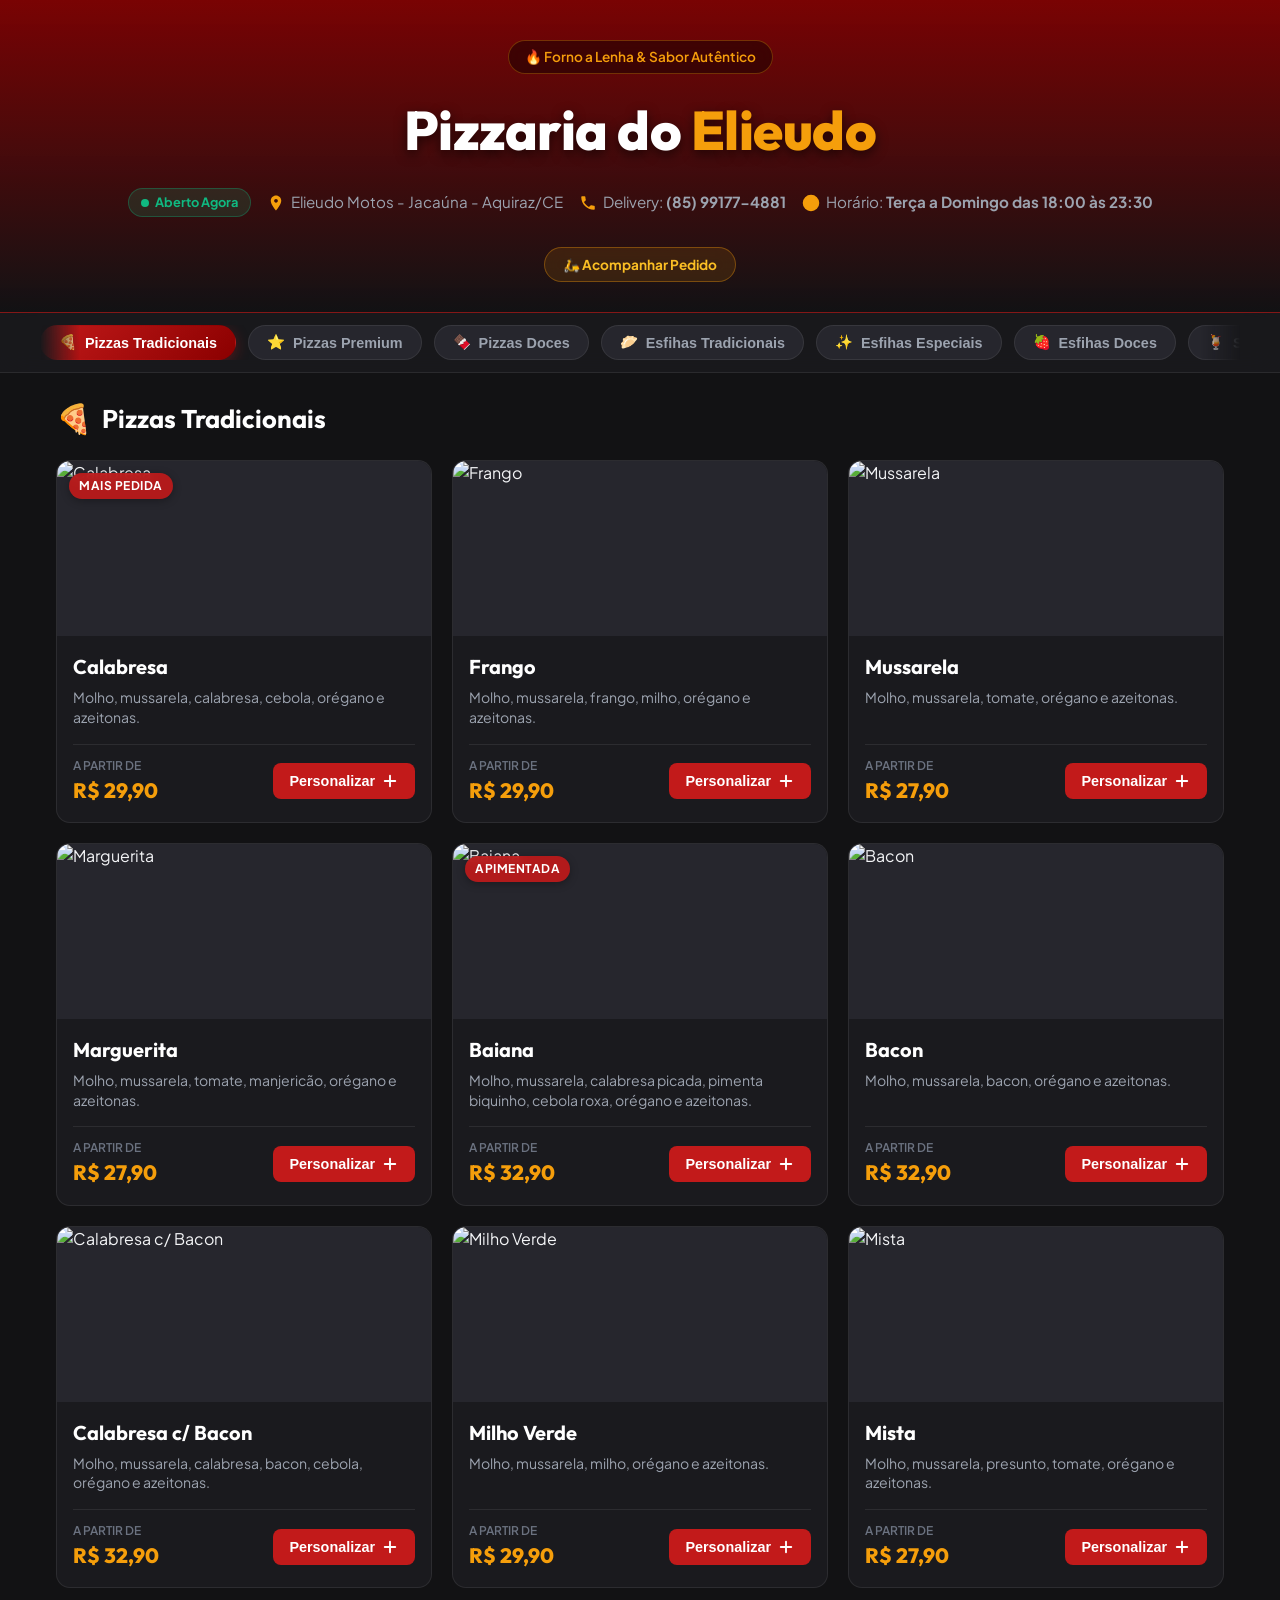
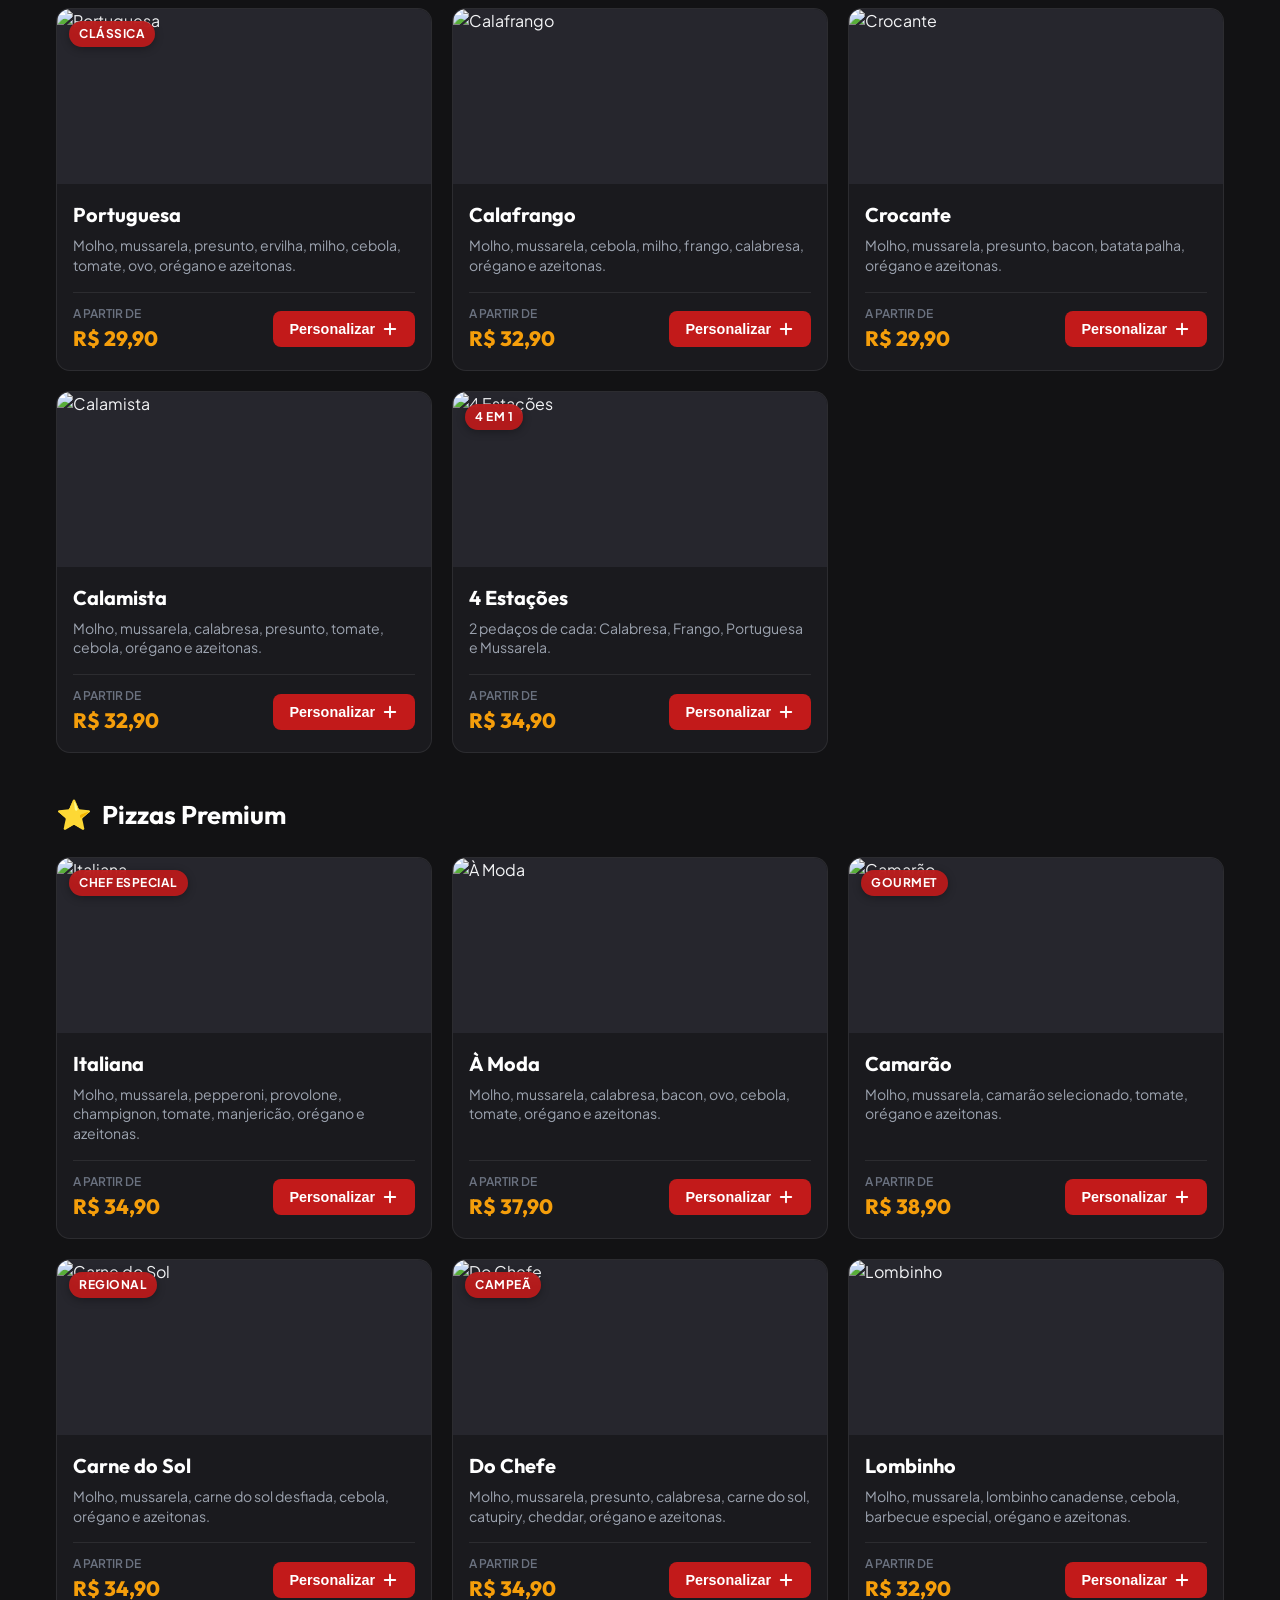
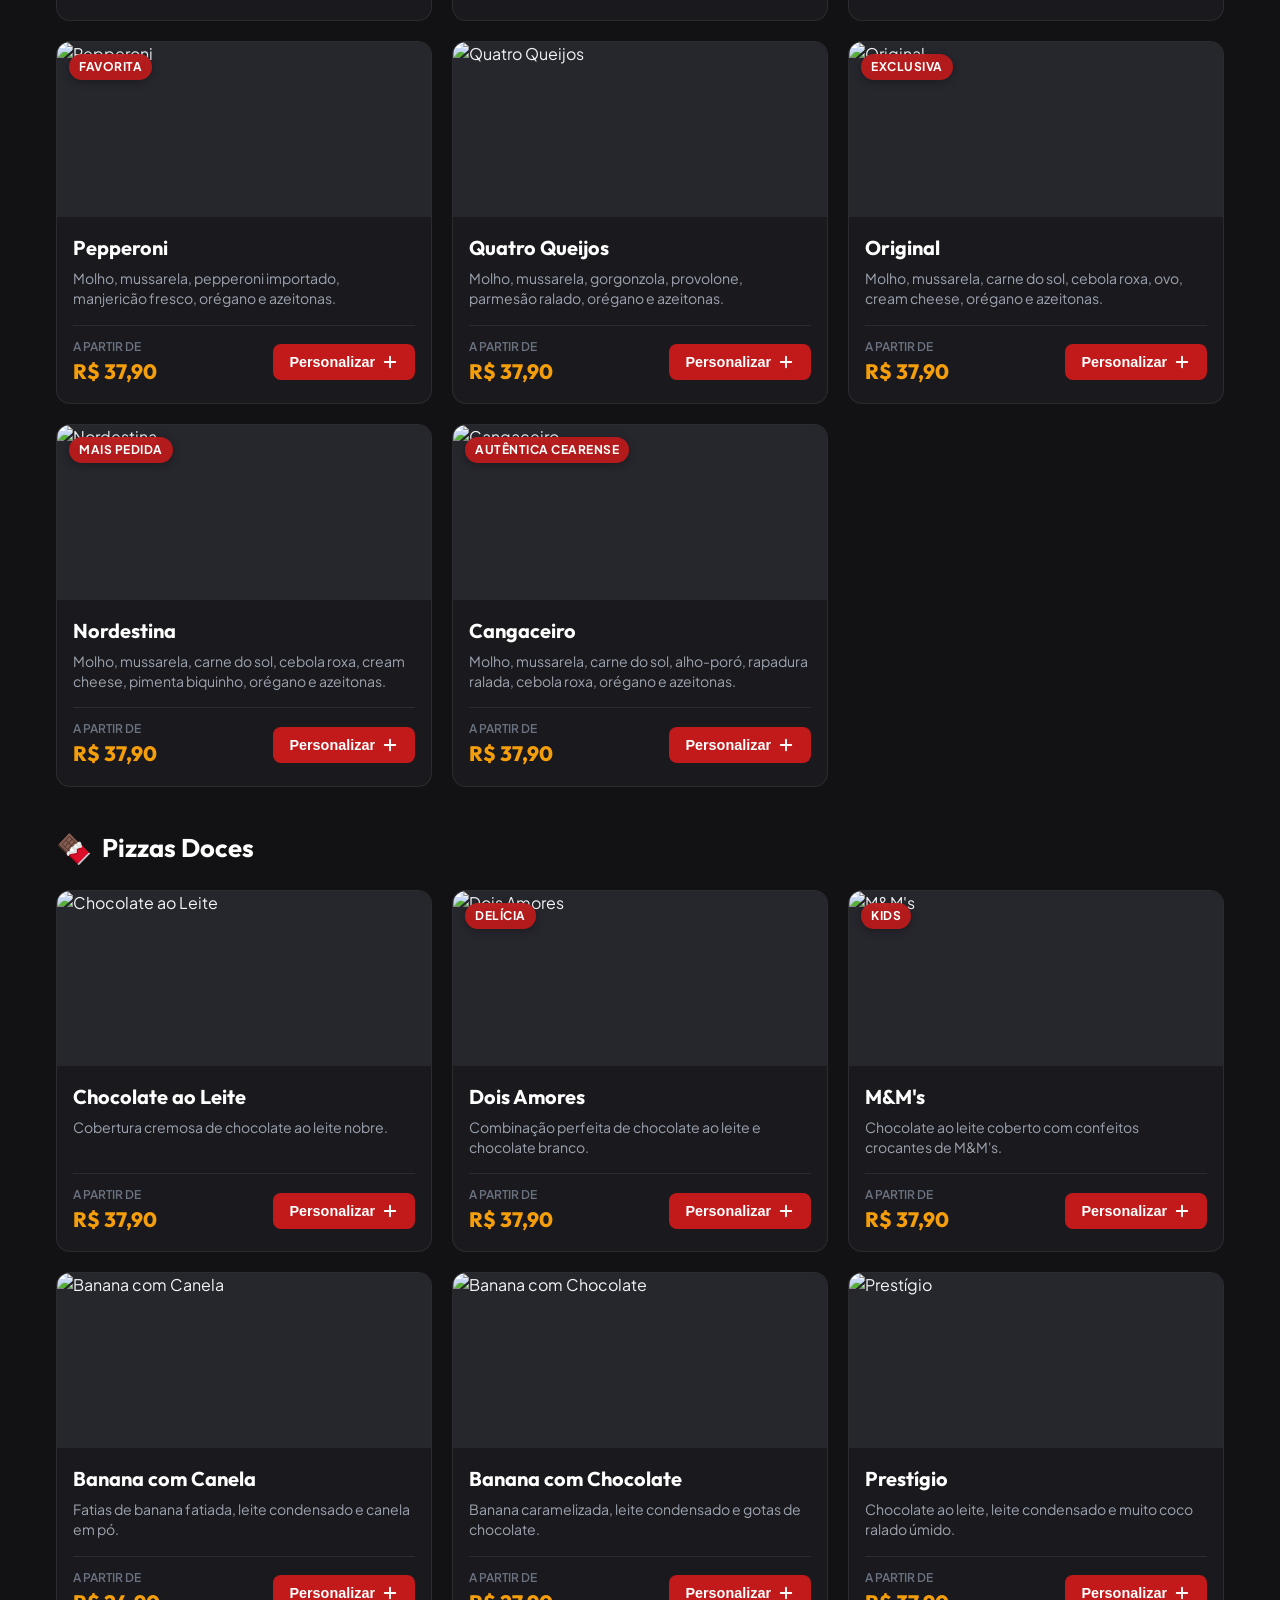
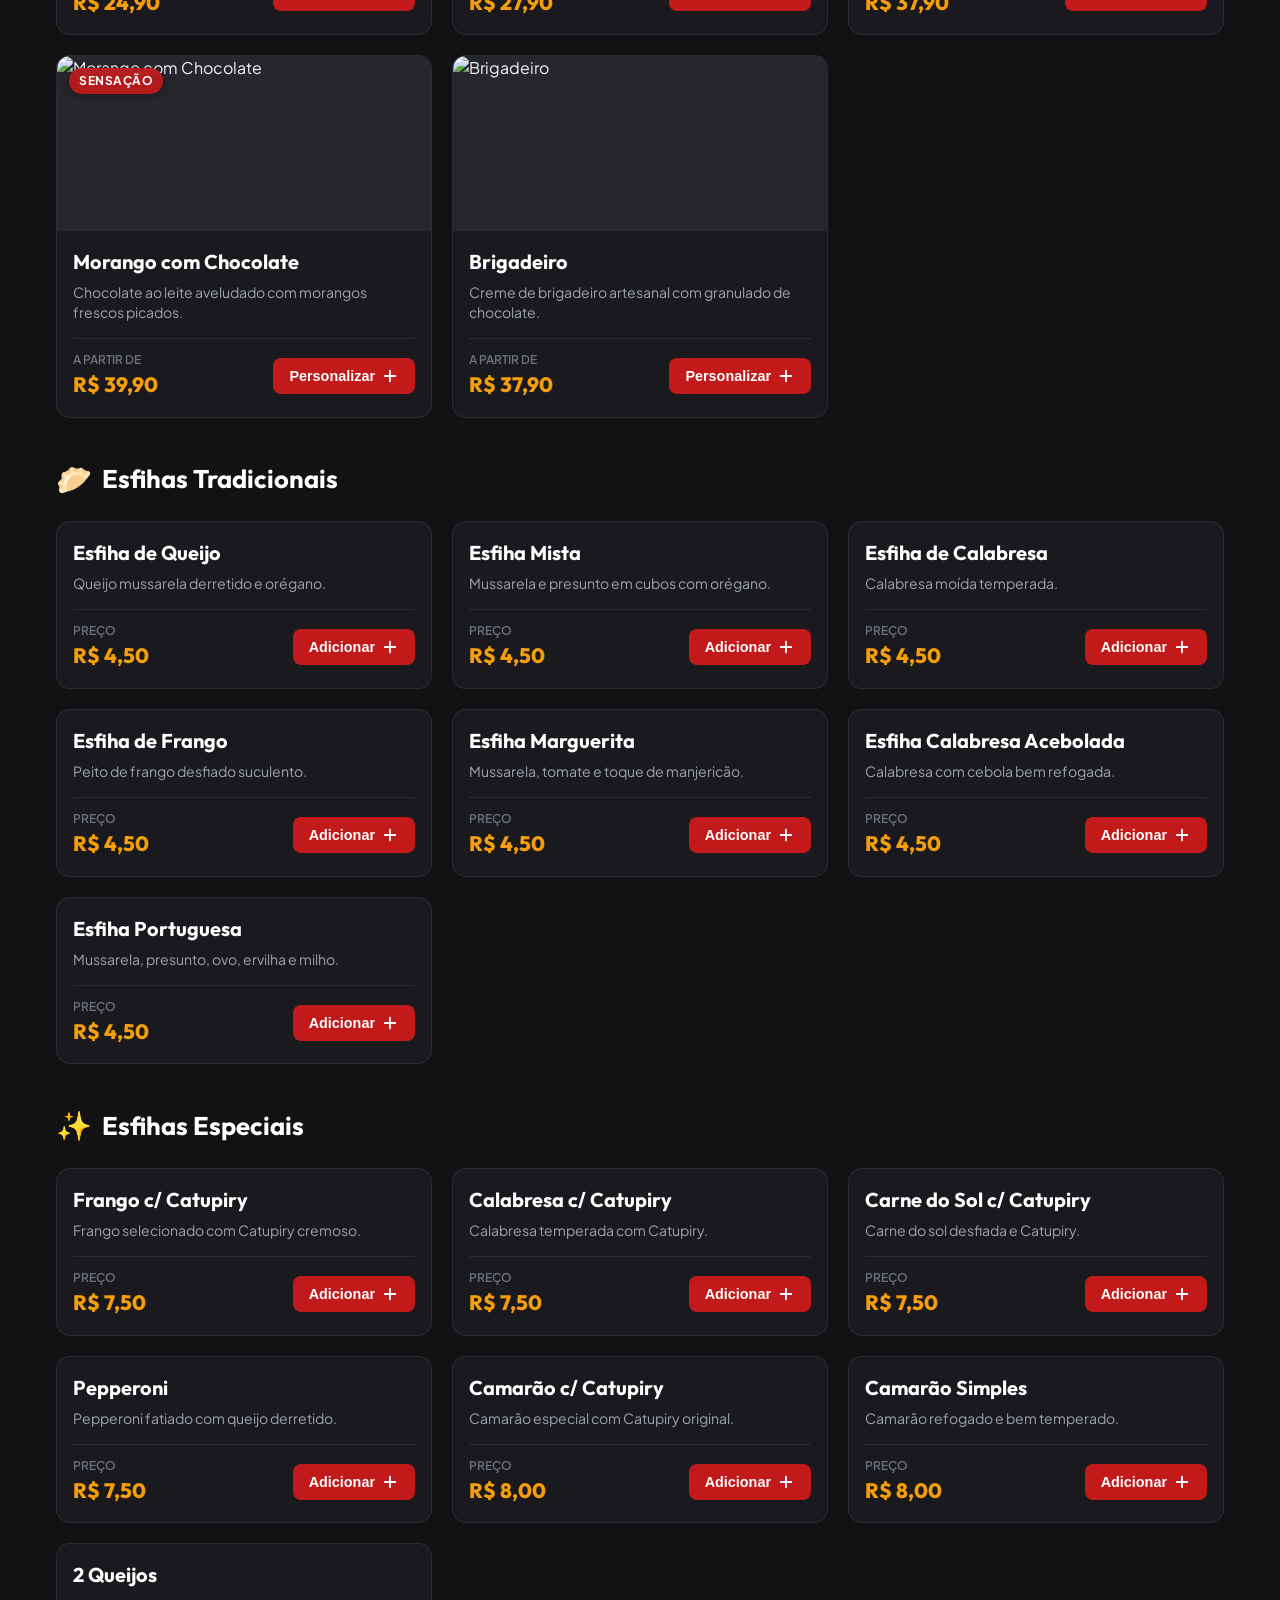
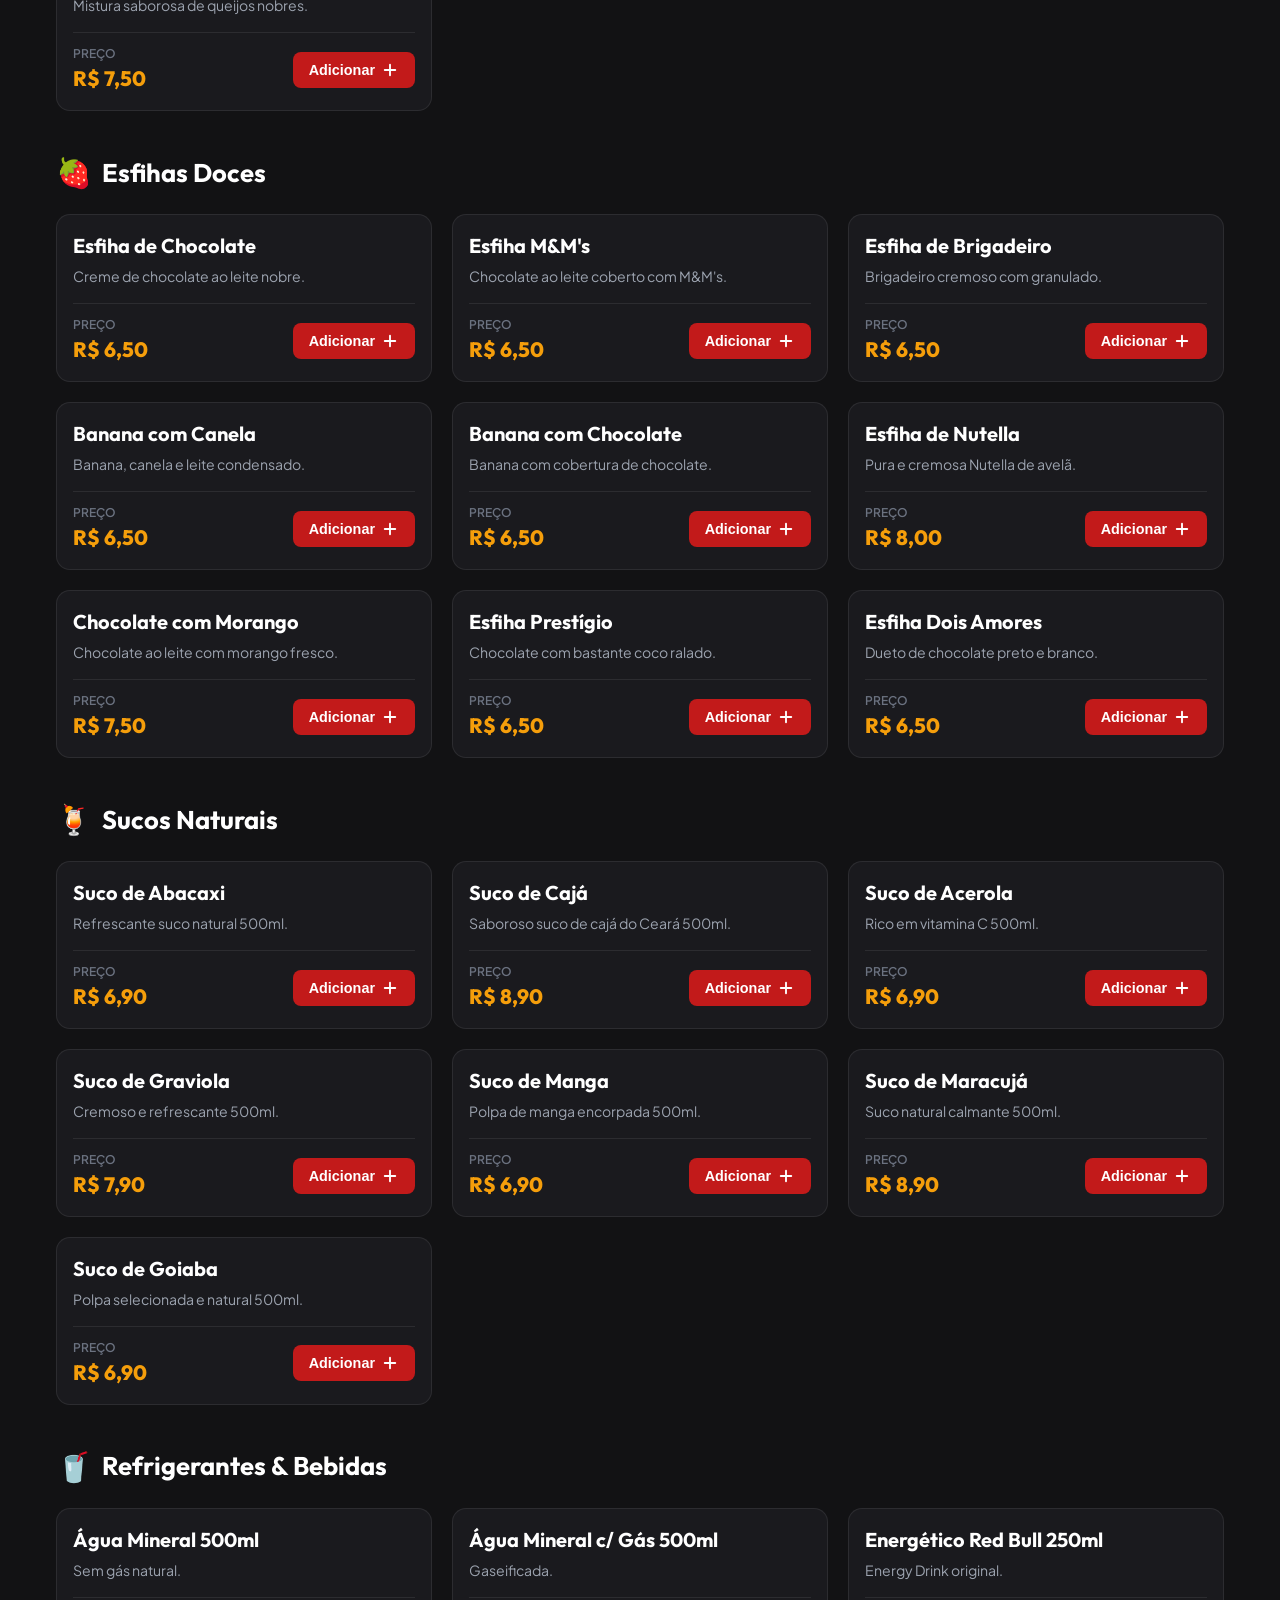
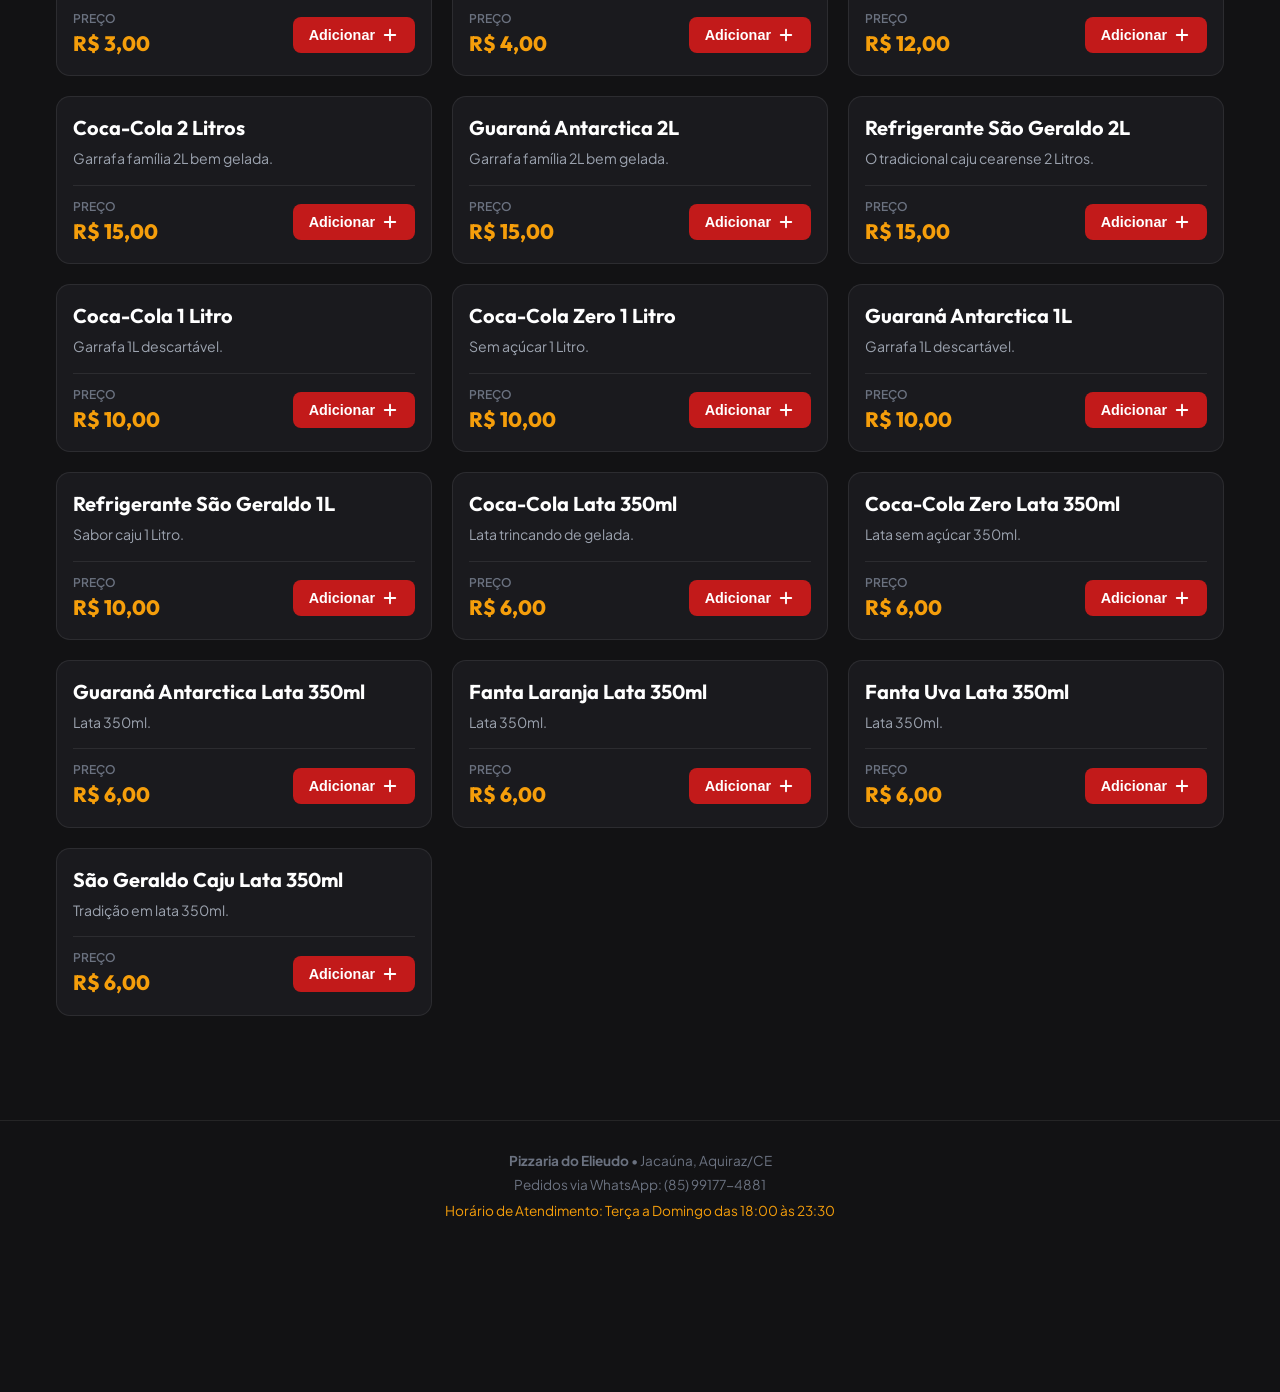
==== commit bcef802c: "fix(pdv): renderizacao de itens do cardapio no lancador e url publica segura no QR code" ====
--- a/index.html
+++ b/index.html
@@ -78,6 +78,22 @@
     </div>
   </div>
 
+  <!-- Barra Superior Fixa de Mesa Ativa (QR Code Dinâmico do Salão) -->
+  <div id="table-client-top-bar" class="table-client-top-bar" style="display: none;">
+    <div class="table-client-info">
+      <span class="table-client-badge" id="table-bar-num">🍽️ Mesa 00</span>
+      <span class="table-client-sub" id="table-bar-parcial">Parcial: R$ 0,00</span>
+    </div>
+    <div class="table-client-actions">
+      <button type="button" class="btn-table-call-waiter" id="btn-bar-call-waiter" onclick="clientCallWaiter()">
+        <span>🙋‍♂️ Garçom</span>
+      </button>
+      <button type="button" class="btn-table-view-bill" onclick="openClientTableModal()">
+        <span>📋 Ver Comanda</span>
+      </button>
+    </div>
+  </div>
+
   <!-- Sticky Categories Navigation Bar -->
   <nav class="sticky-nav">
     <div class="nav-container" id="category-tabs-container">
@@ -320,6 +336,60 @@
     </div>
   </div>
 
+  <!-- MODAL: Comanda Digital Privada da Mesa do Cliente (Frente 2) -->
+  <div class="modal-overlay" id="client-table-modal">
+    <div class="modal-content table-modal-content">
+      <div class="modal-header">
+        <div style="display: flex; align-items: center; gap: 10px;">
+          <span style="font-size: 1.6rem;">🍽️</span>
+          <div>
+            <h2 class="modal-title" id="client-modal-title">Minha Mesa 00</h2>
+            <p style="font-size: 0.8rem; color: var(--text-muted); margin: 0;" id="client-modal-subtitle">Comanda ao vivo protegida</p>
+          </div>
+        </div>
+        <button type="button" class="btn-close" onclick="closeClientTableModal()">&times;</button>
+      </div>
+
+      <div class="modal-body">
+        <!-- Status / Avisos da Mesa -->
+        <div id="client-waiter-called-msg" style="display: none; background: rgba(245, 158, 11, 0.2); border: 1px solid #f59e0b; padding: 10px 14px; border-radius: 10px; margin-bottom: 12px; font-size: 0.85rem; font-weight: 700; color: #fef3c7; text-align: center;">
+          🙋‍♂️ Garçom chamado! Um atendente virá à sua mesa em instantes.
+        </div>
+
+        <div id="client-bill-requested-msg" style="display: none; background: rgba(16, 185, 129, 0.2); border: 1px solid #10b981; padding: 10px 14px; border-radius: 10px; margin-bottom: 12px; font-size: 0.85rem; font-weight: 700; color: #a7f3d0; text-align: center;">
+          🧾 Conta solicitada! O garçom já está trazendo a conferência / maquineta.
+        </div>
+
+        <!-- Extrato de Rodadas / Pedidos -->
+        <div style="font-size: 0.8rem; font-weight: 700; color: #cbd5e1; text-transform: uppercase; margin-bottom: 8px;">
+          Seus Pedidos nesta Mesa
+        </div>
+        <div class="client-rounds-list" id="client-rounds-container">
+          <!-- Injetado via JS -->
+        </div>
+
+        <!-- Card de Parcial da Conta -->
+        <div class="client-bill-card">
+          <div style="display: flex; justify-content: space-between; align-items: center; margin-bottom: 4px;">
+            <span style="font-size: 0.85rem; color: #94a3b8;">Total Parcial da Conta:</span>
+            <span style="font-size: 1.4rem; font-weight: 800; color: #10b981;" id="client-bill-total">R$ 0,00</span>
+          </div>
+          <p style="font-size: 0.75rem; color: #64748b; margin: 0;">O valor atualiza automaticamente a cada novo item servido.</p>
+        </div>
+
+        <!-- Ações de Interação -->
+        <div style="display: grid; grid-template-columns: 1fr 1fr; gap: 10px; margin-top: 16px;">
+          <button type="button" class="btn-client-call" id="btn-modal-call-waiter" onclick="clientCallWaiter()">
+            <span>🙋‍♂️ Chamar Garçom</span>
+          </button>
+          <button type="button" class="btn-client-bill" id="btn-modal-request-bill" onclick="clientRequestBill()">
+            <span>🧾 Pedir a Conta</span>
+          </button>
+        </div>
+      </div>
+    </div>
+  </div>
+
   <!-- MODAL: Acompanhamento de Pedido em Tempo Real (Order Tracking) -->
   <div class="modal-overlay" id="order-tracking-modal">
     <div class="modal-content tracking-modal-content">
--- a/css/style.css
+++ b/css/style.css
@@ -1815,3 +1815,201 @@
 .btn-tracking-refresh:hover {
   background: rgba(255, 255, 255, 0.12);
 }
+
+/* ========================================================
+   FRENTE 2: COMANDA DIGITAL & MESA DO CLIENTE (QR CODE)
+   ======================================================== */
+
+.table-client-top-bar {
+  position: sticky;
+  top: 0;
+  z-index: 55;
+  background: linear-gradient(135deg, rgba(26, 32, 44, 0.95), rgba(15, 23, 42, 0.98));
+  backdrop-filter: blur(14px);
+  -webkit-backdrop-filter: blur(14px);
+  border-bottom: 2px solid var(--amber);
+  padding: 10px 16px;
+  display: flex;
+  align-items: center;
+  justify-content: space-between;
+  box-shadow: 0 4px 20px rgba(0, 0, 0, 0.5);
+  animation: slideDownBar 0.3s ease-out;
+}
+
+@keyframes slideDownBar {
+  from { transform: translateY(-100%); opacity: 0; }
+  to { transform: translateY(0); opacity: 1; }
+}
+
+.table-client-info {
+  display: flex;
+  flex-direction: column;
+}
+
+.table-client-badge {
+  font-family: var(--font-heading);
+  font-size: 0.95rem;
+  font-weight: 800;
+  color: #fff;
+  display: flex;
+  align-items: center;
+  gap: 6px;
+}
+
+.table-client-sub {
+  font-size: 0.78rem;
+  font-weight: 700;
+  color: #10b981;
+}
+
+.table-client-actions {
+  display: flex;
+  align-items: center;
+  gap: 8px;
+}
+
+.btn-table-call-waiter {
+  background: rgba(245, 158, 11, 0.18);
+  border: 1px solid var(--amber);
+  color: #fef3c7;
+  padding: 6px 12px;
+  border-radius: 20px;
+  font-size: 0.75rem;
+  font-weight: 700;
+  cursor: pointer;
+  display: flex;
+  align-items: center;
+  gap: 4px;
+  transition: all 0.2s;
+}
+
+.btn-table-call-waiter:active {
+  transform: scale(0.95);
+  background: var(--amber);
+  color: #000;
+}
+
+.btn-table-view-bill {
+  background: linear-gradient(135deg, var(--primary), #991b1b);
+  border: none;
+  color: #fff;
+  padding: 7px 14px;
+  border-radius: 20px;
+  font-size: 0.78rem;
+  font-weight: 800;
+  cursor: pointer;
+  display: flex;
+  align-items: center;
+  gap: 4px;
+  box-shadow: 0 2px 10px rgba(194, 26, 26, 0.4);
+  transition: all 0.2s;
+}
+
+.btn-table-view-bill:active {
+  transform: scale(0.95);
+}
+
+/* Modal de Comanda do Cliente */
+.table-modal-content {
+  max-width: 520px;
+}
+
+.client-rounds-list {
+  display: flex;
+  flex-direction: column;
+  gap: 12px;
+  max-height: 45vh;
+  overflow-y: auto;
+  margin-bottom: 14px;
+}
+
+.client-round-card {
+  background: #191d26;
+  border: 1px solid var(--border-subtle);
+  border-radius: 12px;
+  padding: 12px;
+}
+
+.client-round-head {
+  display: flex;
+  align-items: center;
+  justify-content: space-between;
+  border-bottom: 1px dashed rgba(255, 255, 255, 0.1);
+  padding-bottom: 6px;
+  margin-bottom: 8px;
+  font-size: 0.75rem;
+  font-weight: 700;
+  color: var(--amber);
+}
+
+.client-item-row {
+  display: flex;
+  justify-content: space-between;
+  align-items: flex-start;
+  margin-bottom: 6px;
+  font-size: 0.82rem;
+}
+
+.client-item-desc {
+  color: #f1f5f9;
+}
+
+.client-item-details {
+  font-size: 0.72rem;
+  color: var(--text-muted);
+}
+
+.client-item-price {
+  font-weight: 700;
+  color: #e2e8f0;
+}
+
+.client-bill-card {
+  background: #0f131a;
+  border: 1px solid var(--border-subtle);
+  border-radius: 14px;
+  padding: 14px 16px;
+}
+
+.btn-client-call {
+  background: #242c3d;
+  border: 1px solid var(--amber);
+  color: var(--amber-light);
+  padding: 12px 14px;
+  border-radius: 12px;
+  font-weight: 700;
+  font-size: 0.85rem;
+  cursor: pointer;
+  display: flex;
+  align-items: center;
+  justify-content: center;
+  gap: 6px;
+  transition: all 0.2s;
+}
+
+.btn-client-call:active {
+  background: var(--amber);
+  color: #000;
+}
+
+.btn-client-bill {
+  background: linear-gradient(135deg, #059669, #047857);
+  border: none;
+  color: #fff;
+  padding: 12px 14px;
+  border-radius: 12px;
+  font-weight: 800;
+  font-size: 0.85rem;
+  cursor: pointer;
+  display: flex;
+  align-items: center;
+  justify-content: center;
+  gap: 6px;
+  box-shadow: 0 4px 12px rgba(5, 150, 105, 0.35);
+  transition: all 0.2s;
+}
+
+.btn-client-bill:active {
+  transform: scale(0.97);
+}
+
